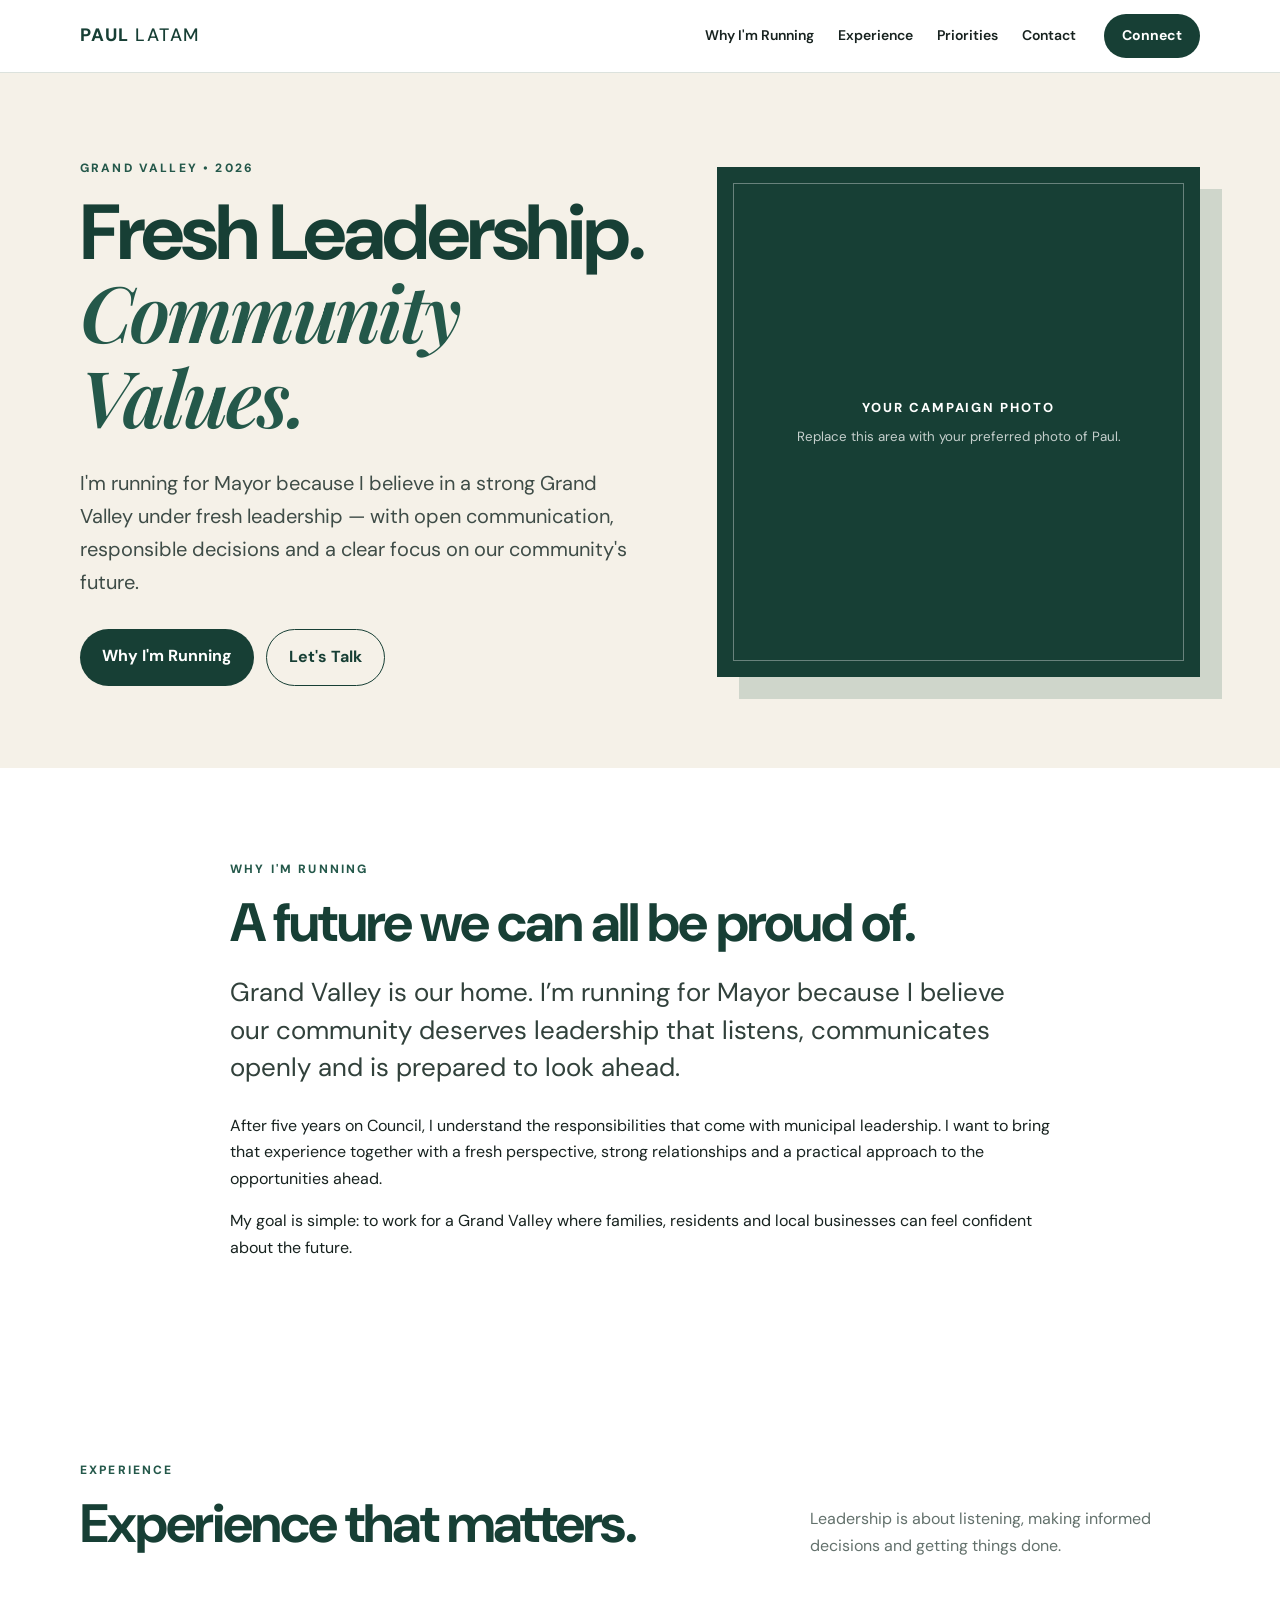
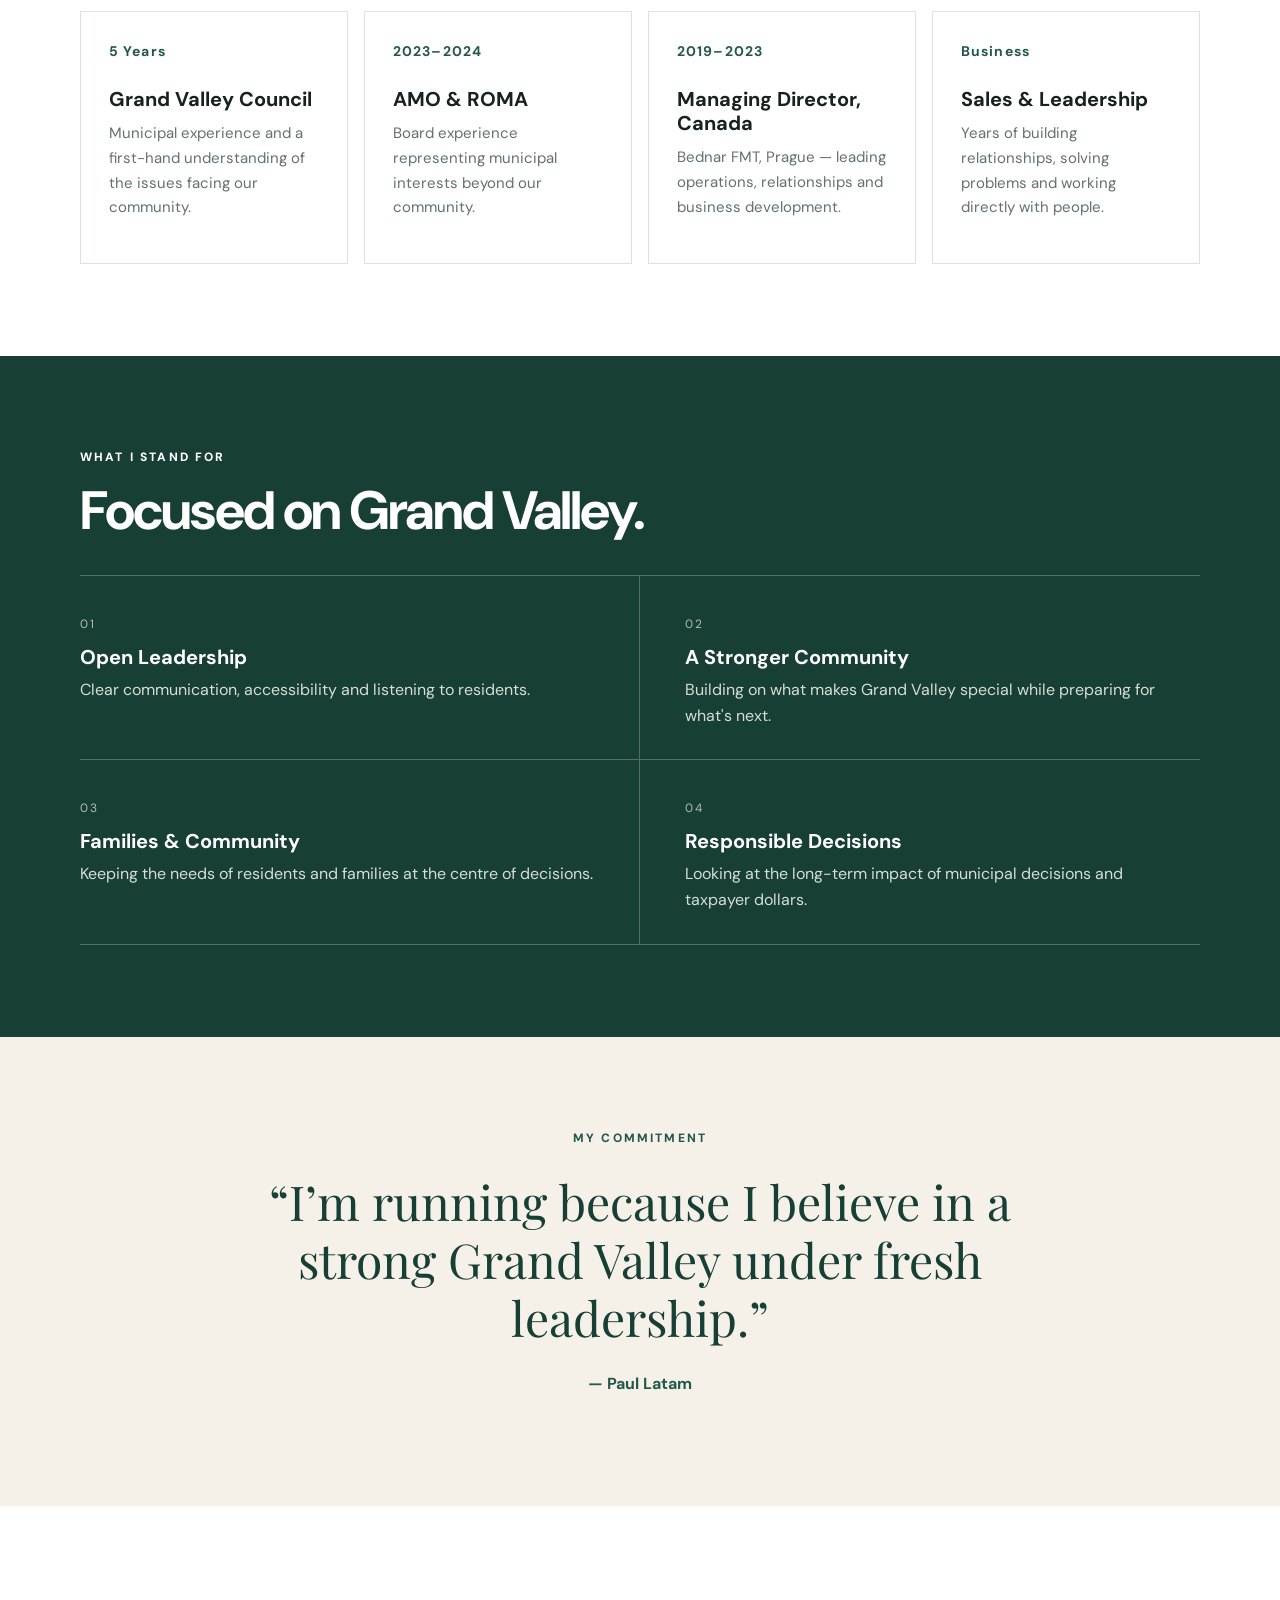
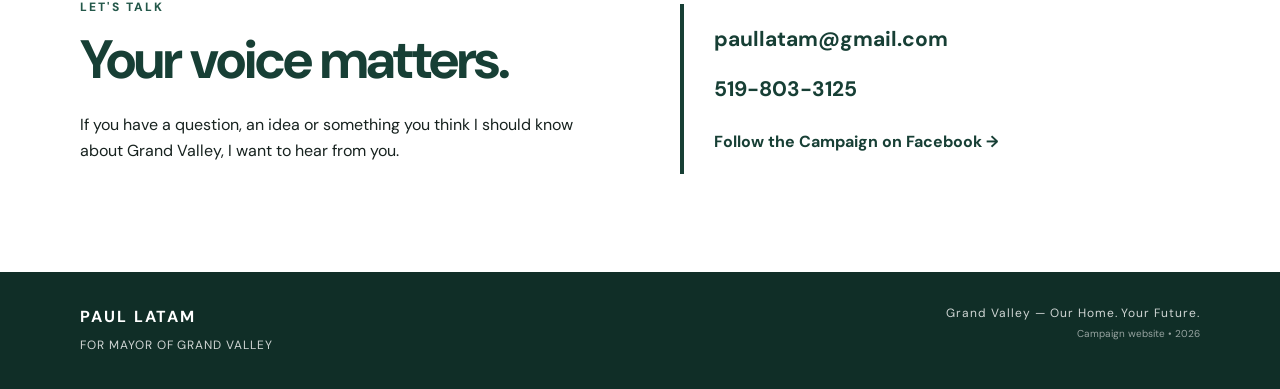
==== index.html @ bac3965d "Add files via upload" ====
<!doctype html>
<html lang="en">
<head>
  <meta charset="utf-8">
  <meta name="viewport" content="width=device-width, initial-scale=1">
  <meta name="description" content="Paul Latam for Mayor of Grand Valley. Fresh leadership. Community values.">
  <meta name="theme-color" content="#173f35">
  <title>Paul Latam | For Mayor of Grand Valley</title>
  <link rel="stylesheet" href="styles.css">
</head>
<body>
  <header class="nav">
    <div class="wrap nav-inner">
      <a class="brand" href="#top">PAUL <span>LATAM</span></a>
      <nav>
        <a href="#why">Why I'm Running</a>
        <a href="#experience">Experience</a>
        <a href="#priorities">Priorities</a>
        <a href="#contact">Contact</a>
      </nav>
      <a class="nav-cta" href="#contact">Connect</a>
    </div>
  </header>

  <main id="top">
    <section class="hero">
      <div class="wrap hero-grid">
        <div class="hero-copy">
          <p class="eyebrow">GRAND VALLEY • 2026</p>
          <h1>Fresh Leadership.<br><em>Community Values.</em></h1>
          <p class="lead">I'm running for Mayor because I believe in a strong Grand Valley under fresh leadership — with open communication, responsible decisions and a clear focus on our community's future.</p>
          <div class="buttons">
            <a class="button primary" href="#why">Why I'm Running</a>
            <a class="button secondary" href="#contact">Let's Talk</a>
          </div>
        </div>
        <div class="hero-photo">
          <div class="photo-placeholder">
            <span>YOUR CAMPAIGN PHOTO</span>
            <small>Replace this area with your preferred photo of Paul.</small>
          </div>
        </div>
      </div>
    </section>

    <section id="why" class="section light">
      <div class="wrap narrow">
        <p class="eyebrow">WHY I'M RUNNING</p>
        <h2>A future we can all be proud of.</h2>
        <p class="large">Grand Valley is our home. I’m running for Mayor because I believe our community deserves leadership that listens, communicates openly and is prepared to look ahead.</p>
        <p>After five years on Council, I understand the responsibilities that come with municipal leadership. I want to bring that experience together with a fresh perspective, strong relationships and a practical approach to the opportunities ahead.</p>
        <p>My goal is simple: to work for a Grand Valley where families, residents and local businesses can feel confident about the future.</p>
      </div>
    </section>

    <section id="experience" class="section">
      <div class="wrap">
        <div class="section-heading">
          <div>
            <p class="eyebrow">EXPERIENCE</p>
            <h2>Experience that matters.</h2>
          </div>
          <p>Leadership is about listening, making informed decisions and getting things done.</p>
        </div>
        <div class="cards">
          <article class="card"><strong>5 Years</strong><h3>Grand Valley Council</h3><p>Municipal experience and a first-hand understanding of the issues facing our community.</p></article>
          <article class="card"><strong>2023–2024</strong><h3>AMO & ROMA</h3><p>Board experience representing municipal interests beyond our community.</p></article>
          <article class="card"><strong>2019–2023</strong><h3>Managing Director, Canada</h3><p>Bednar FMT, Prague — leading operations, relationships and business development.</p></article>
          <article class="card"><strong>Business</strong><h3>Sales & Leadership</h3><p>Years of building relationships, solving problems and working directly with people.</p></article>
        </div>
      </div>
    </section>

    <section id="priorities" class="section green">
      <div class="wrap">
        <p class="eyebrow">WHAT I STAND FOR</p>
        <h2>Focused on Grand Valley.</h2>
        <div class="priority-grid">
          <div><span>01</span><h3>Open Leadership</h3><p>Clear communication, accessibility and listening to residents.</p></div>
          <div><span>02</span><h3>A Stronger Community</h3><p>Building on what makes Grand Valley special while preparing for what's next.</p></div>
          <div><span>03</span><h3>Families & Community</h3><p>Keeping the needs of residents and families at the centre of decisions.</p></div>
          <div><span>04</span><h3>Responsible Decisions</h3><p>Looking at the long-term impact of municipal decisions and taxpayer dollars.</p></div>
        </div>
      </div>
    </section>

    <section class="section quote">
      <div class="wrap narrow">
        <p class="eyebrow">MY COMMITMENT</p>
        <blockquote>“I’m running because I believe in a strong Grand Valley under fresh leadership.”</blockquote>
        <p class="signature">— Paul Latam</p>
      </div>
    </section>

    <section id="contact" class="section contact">
      <div class="wrap contact-grid">
        <div>
          <p class="eyebrow">LET'S TALK</p>
          <h2>Your voice matters.</h2>
          <p>If you have a question, an idea or something you think I should know about Grand Valley, I want to hear from you.</p>
        </div>
        <div class="contact-box">
          <a href="mailto:paullatam@gmail.com">paullatam@gmail.com</a>
          <a href="tel:+15198033125">519-803-3125</a>
          <a class="facebook" href="YOUR_FACEBOOK_PAGE_URL" target="_blank" rel="noopener">Follow the Campaign on Facebook →</a>
        </div>
      </div>
    </section>
  </main>

  <footer>
    <div class="wrap footer-inner">
      <div><strong>PAUL LATAM</strong><br><span>FOR MAYOR OF GRAND VALLEY</span></div>
      <div class="footer-right">Grand Valley — Our Home. Your Future.<br><small>Campaign website • 2026</small></div>
    </div>
  </footer>
</body>
</html>
---- styles.css ----
@import url('https://fonts.googleapis.com/css2?family=DM+Sans:wght@400;500;600;700&family=Playfair+Display:ital,wght@0,600;1,600&display=swap');

:root{
  --green:#173f35; --green2:#24584a; --cream:#f5f1e8; --ink:#17221f;
  --muted:#63716c; --line:#dce2dd; --white:#fff;
}
*{box-sizing:border-box} html{scroll-behavior:smooth}
body{margin:0;color:var(--ink);font-family:"DM Sans",Arial,sans-serif;line-height:1.65;background:#fff}
.wrap{width:min(1120px,92%);margin:auto}.narrow{max-width:820px}
.nav{position:sticky;top:0;z-index:20;background:rgba(255,255,255,.96);border-bottom:1px solid var(--line);backdrop-filter:blur(10px)}
.nav-inner{min-height:72px;display:flex;align-items:center;gap:28px}
.brand{font-weight:800;letter-spacing:.08em;color:var(--green);text-decoration:none;font-size:18px;margin-right:auto}.brand span{font-weight:500}
nav{display:flex;gap:24px}nav a{color:var(--ink);text-decoration:none;font-size:14px;font-weight:600}
.nav-cta{background:var(--green);color:#fff;padding:10px 18px;border-radius:999px;text-decoration:none;font-weight:700;font-size:14px}
.hero{background:var(--cream);padding:86px 0 82px}.hero-grid{display:grid;grid-template-columns:1.08fr .92fr;gap:70px;align-items:center}
.eyebrow{font-size:12px;font-weight:800;letter-spacing:.18em;color:var(--green2);margin:0 0 14px}
h1,h2,h3,p{margin-top:0}h1{font-size:clamp(48px,6.2vw,78px);line-height:1.02;letter-spacing:-.04em;margin-bottom:26px;color:var(--green)}
h1 em{font-family:"Playfair Display",Georgia,serif;font-weight:600;color:var(--green2)}
h2{font-size:clamp(34px,4.5vw,54px);line-height:1.08;letter-spacing:-.035em;color:var(--green);margin-bottom:22px}
h3{font-size:20px;line-height:1.2;margin-bottom:10px}.lead{font-size:20px;max-width:680px;color:#3e4c47}
.buttons{display:flex;gap:12px;flex-wrap:wrap;margin-top:30px}.button{display:inline-block;text-decoration:none;padding:14px 22px;border-radius:999px;font-weight:700}
.primary{background:var(--green);color:#fff}.secondary{border:1px solid var(--green);color:var(--green)}
.hero-photo{min-height:510px;background:var(--green);padding:16px;box-shadow:22px 22px 0 rgba(36,88,74,.18)}
.photo-placeholder{height:100%;min-height:478px;border:1px solid rgba(255,255,255,.35);display:flex;align-items:center;justify-content:center;flex-direction:column;color:#fff;text-align:center;padding:30px}
.photo-placeholder span{font-weight:800;letter-spacing:.15em;font-size:13px}.photo-placeholder small{margin-top:8px;opacity:.75}
.section{padding:92px 0}.light{background:#fff}.green{background:var(--green);color:#fff}.green .eyebrow,.green h2{color:#fff}
.large{font-size:26px;line-height:1.45;color:#31413b}.section p{max-width:820px}.section-heading{display:flex;justify-content:space-between;gap:50px;align-items:end;margin-bottom:36px}.section-heading>p{max-width:390px;color:var(--muted)}
.cards{display:grid;grid-template-columns:repeat(4,1fr);gap:16px}.card{border:1px solid var(--line);padding:28px;min-height:245px}.card strong{display:block;color:var(--green2);font-size:14px;letter-spacing:.08em;margin-bottom:24px}.card p{color:var(--muted);font-size:15px}
.priority-grid{display:grid;grid-template-columns:repeat(2,1fr);gap:0;border-top:1px solid rgba(255,255,255,.25);margin-top:35px}.priority-grid>div{padding:34px 40px 30px 0;border-bottom:1px solid rgba(255,255,255,.25)}.priority-grid>div:nth-child(odd){border-right:1px solid rgba(255,255,255,.25);padding-right:45px}.priority-grid>div:nth-child(even){padding-left:45px}.priority-grid span{font-size:12px;letter-spacing:.15em;opacity:.65}.priority-grid h3{margin:8px 0;color:#fff}.priority-grid p{opacity:.82;margin:0}
.quote{background:var(--cream);text-align:center}.quote blockquote{font-family:"Playfair Display",Georgia,serif;font-size:clamp(30px,4vw,48px);line-height:1.2;color:var(--green);margin:25px auto}.signature{font-weight:700;color:var(--green2)}
.contact{background:#fff}.contact-grid{display:grid;grid-template-columns:1fr 1fr;gap:80px;align-items:center}.contact-box{border-left:4px solid var(--green);padding:18px 0 18px 30px;display:flex;flex-direction:column;gap:15px}.contact-box a{color:var(--green);font-size:21px;font-weight:700;text-decoration:none}.contact-box .facebook{font-size:16px;margin-top:8px}
footer{background:#102e27;color:#fff;padding:32px 0}.footer-inner{display:flex;justify-content:space-between;gap:30px}.footer-inner strong{letter-spacing:.12em}.footer-inner span,.footer-right{font-size:12px;letter-spacing:.08em;opacity:.8}.footer-right{text-align:right}.footer-right small{letter-spacing:0;opacity:.7}
@media(max-width:800px){
 nav{display:none}.hero{padding:58px 0}.hero-grid{grid-template-columns:1fr;gap:40px}.hero-photo{min-height:360px}.photo-placeholder{min-height:328px}
 .section{padding:68px 0}.cards{grid-template-columns:1fr 1fr}.section-heading,.contact-grid{grid-template-columns:1fr;display:grid;gap:18px}.priority-grid{grid-template-columns:1fr}.priority-grid>div:nth-child(odd){border-right:0;padding-right:0}.priority-grid>div:nth-child(even){padding-left:0}.footer-inner{flex-direction:column}.footer-right{text-align:left}
}
@media(max-width:520px){.cards{grid-template-columns:1fr}.nav-inner{min-height:64px}.nav-cta{padding:9px 14px}.hero-photo{min-height:300px}.photo-placeholder{min-height:268px}h1{font-size:47px}.lead{font-size:18px}}
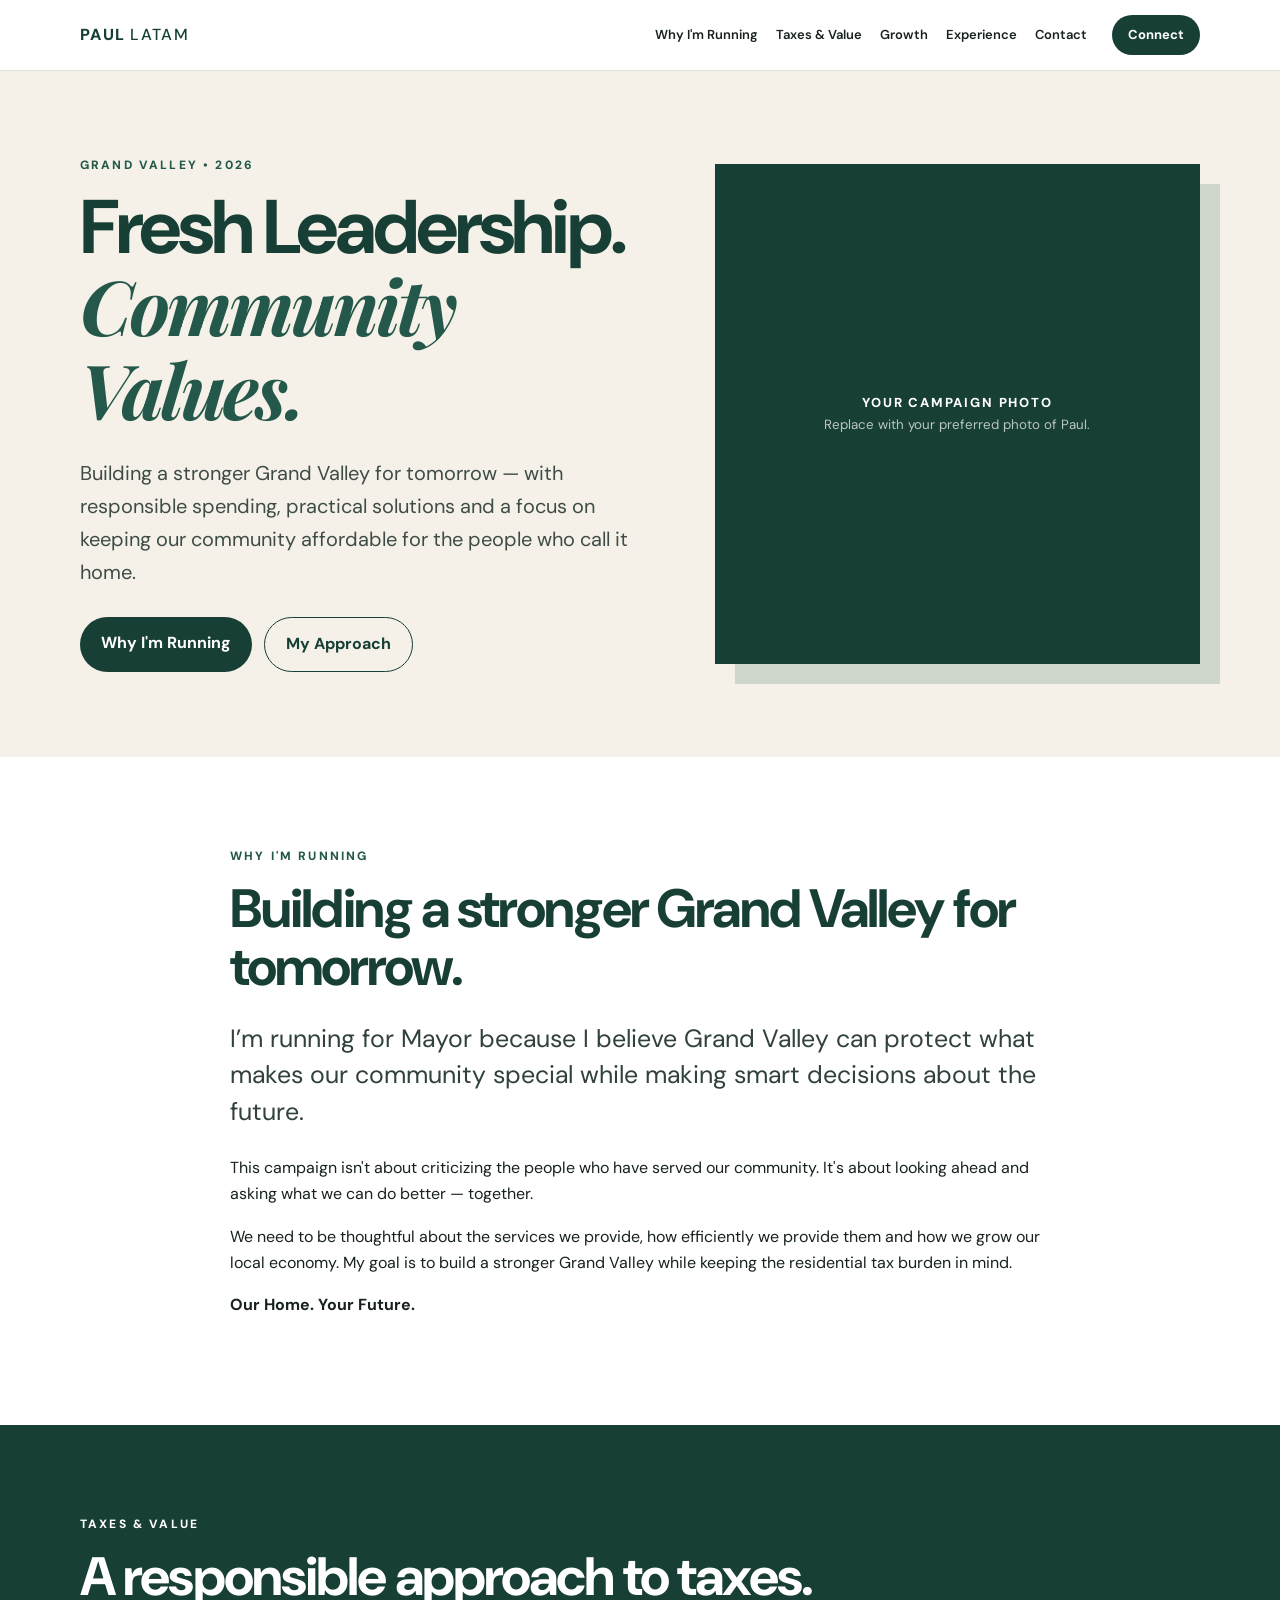
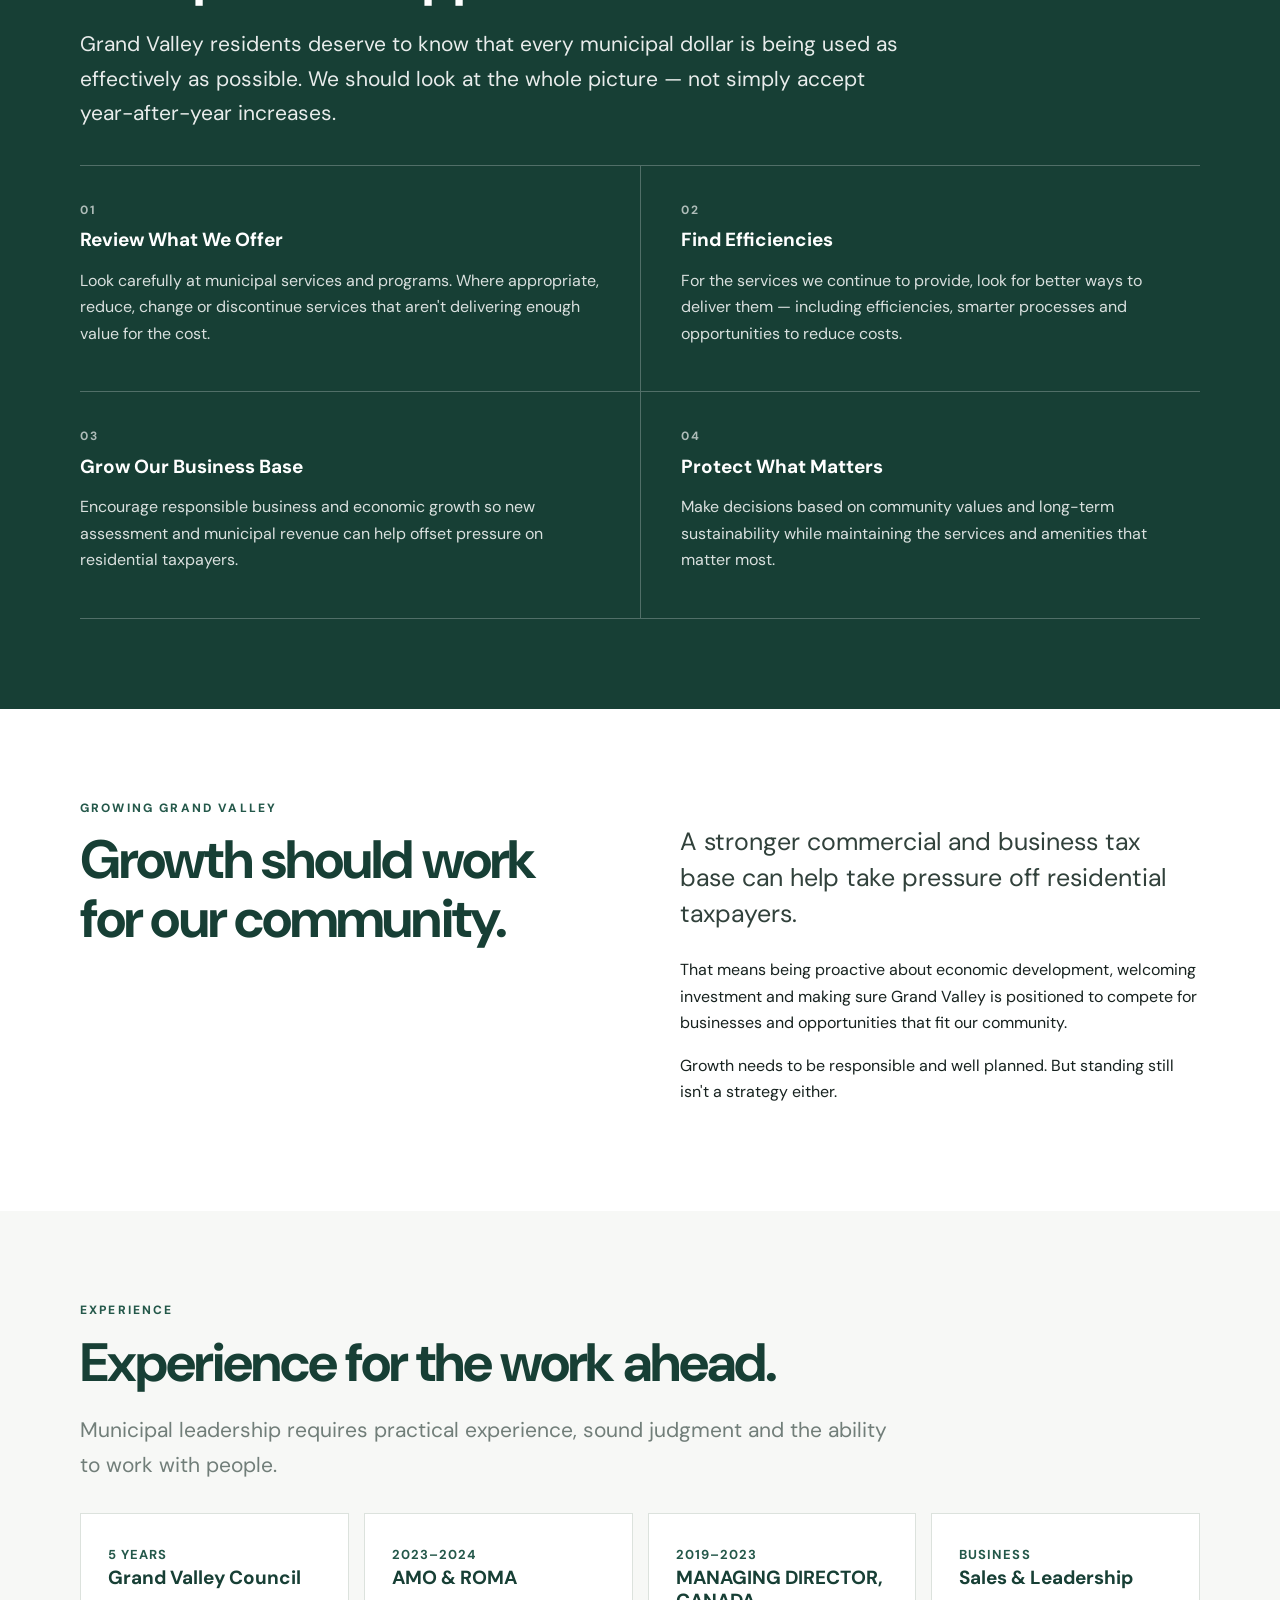
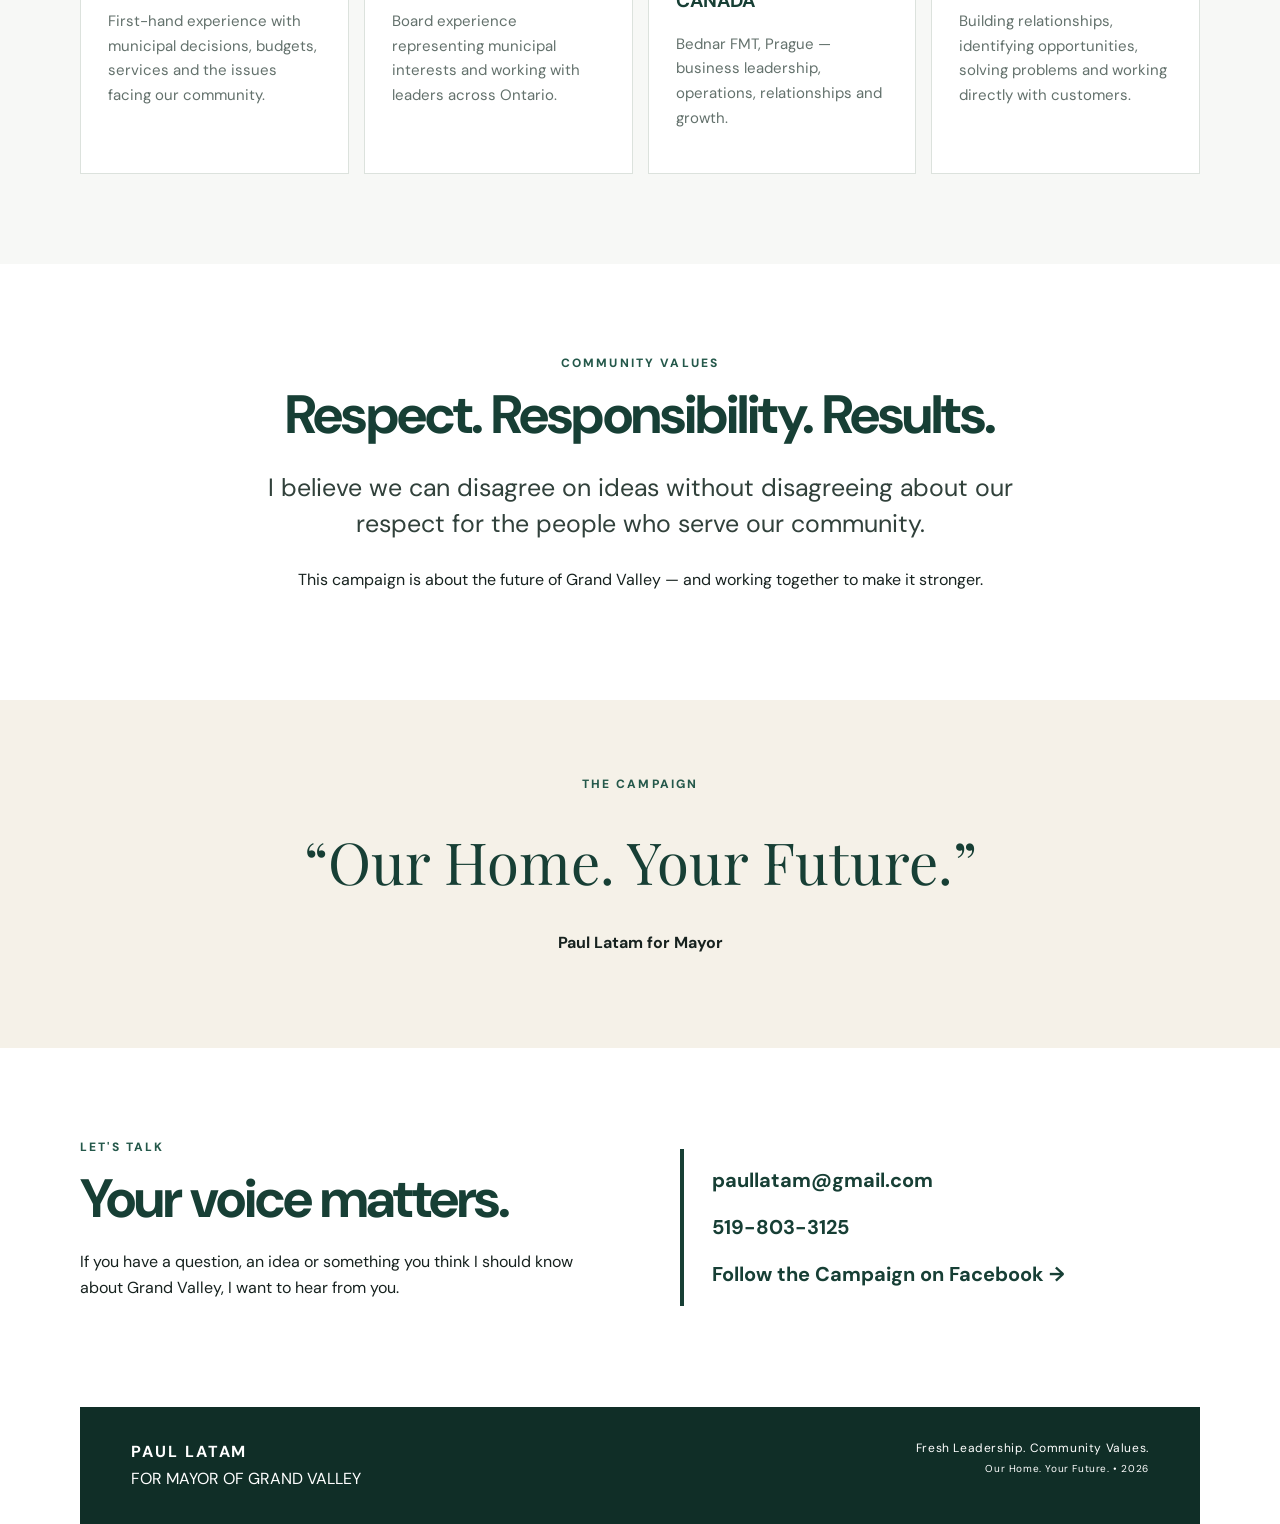
==== commit 07c2664a: "Add files via upload" ====
--- a/index.html
+++ b/index.html
@@ -1,118 +1,74 @@
 <!doctype html>
 <html lang="en">
 <head>
-  <meta charset="utf-8">
-  <meta name="viewport" content="width=device-width, initial-scale=1">
-  <meta name="description" content="Paul Latam for Mayor of Grand Valley. Fresh leadership. Community values.">
-  <meta name="theme-color" content="#173f35">
-  <title>Paul Latam | For Mayor of Grand Valley</title>
-  <link rel="stylesheet" href="styles.css">
+<meta charset="utf-8"><meta name="viewport" content="width=device-width,initial-scale=1">
+<meta name="description" content="Paul Latam for Mayor of Grand Valley. Fresh Leadership. Community Values. Building a stronger Grand Valley for tomorrow.">
+<title>Paul Latam | For Mayor of Grand Valley</title>
+<link rel="stylesheet" href="styles.css">
 </head>
 <body>
-  <header class="nav">
-    <div class="wrap nav-inner">
-      <a class="brand" href="#top">PAUL <span>LATAM</span></a>
-      <nav>
-        <a href="#why">Why I'm Running</a>
-        <a href="#experience">Experience</a>
-        <a href="#priorities">Priorities</a>
-        <a href="#contact">Contact</a>
-      </nav>
-      <a class="nav-cta" href="#contact">Connect</a>
-    </div>
-  </header>
+<header class="nav"><div class="wrap navin">
+<a class="brand" href="#top">PAUL <span>LATAM</span></a>
+<nav><a href="#why">Why I'm Running</a><a href="#taxes">Taxes & Value</a><a href="#growth">Growth</a><a href="#experience">Experience</a><a href="#contact">Contact</a></nav>
+<a class="cta small" href="#contact">Connect</a>
+</div></header>
 
-  <main id="top">
-    <section class="hero">
-      <div class="wrap hero-grid">
-        <div class="hero-copy">
-          <p class="eyebrow">GRAND VALLEY • 2026</p>
-          <h1>Fresh Leadership.<br><em>Community Values.</em></h1>
-          <p class="lead">I'm running for Mayor because I believe in a strong Grand Valley under fresh leadership — with open communication, responsible decisions and a clear focus on our community's future.</p>
-          <div class="buttons">
-            <a class="button primary" href="#why">Why I'm Running</a>
-            <a class="button secondary" href="#contact">Let's Talk</a>
-          </div>
-        </div>
-        <div class="hero-photo">
-          <div class="photo-placeholder">
-            <span>YOUR CAMPAIGN PHOTO</span>
-            <small>Replace this area with your preferred photo of Paul.</small>
-          </div>
-        </div>
-      </div>
-    </section>
+<main id="top">
+<section class="hero"><div class="wrap hero-grid">
+<div><p class="eyebrow">GRAND VALLEY • 2026</p>
+<h1>Fresh Leadership.<br><em>Community Values.</em></h1>
+<p class="lead">Building a stronger Grand Valley for tomorrow — with responsible spending, practical solutions and a focus on keeping our community affordable for the people who call it home.</p>
+<div class="buttons"><a class="cta" href="#why">Why I'm Running</a><a class="outline" href="#taxes">My Approach</a></div></div>
+<div class="photo"><span>YOUR CAMPAIGN PHOTO</span><small>Replace with your preferred photo of Paul.</small></div>
+</div></section>
 
-    <section id="why" class="section light">
-      <div class="wrap narrow">
-        <p class="eyebrow">WHY I'M RUNNING</p>
-        <h2>A future we can all be proud of.</h2>
-        <p class="large">Grand Valley is our home. I’m running for Mayor because I believe our community deserves leadership that listens, communicates openly and is prepared to look ahead.</p>
-        <p>After five years on Council, I understand the responsibilities that come with municipal leadership. I want to bring that experience together with a fresh perspective, strong relationships and a practical approach to the opportunities ahead.</p>
-        <p>My goal is simple: to work for a Grand Valley where families, residents and local businesses can feel confident about the future.</p>
-      </div>
-    </section>
+<section id="why" class="section"><div class="wrap narrow">
+<p class="eyebrow">WHY I'M RUNNING</p><h2>Building a stronger Grand Valley for tomorrow.</h2>
+<p class="large">I’m running for Mayor because I believe Grand Valley can protect what makes our community special while making smart decisions about the future.</p>
+<p>This campaign isn't about criticizing the people who have served our community. It's about looking ahead and asking what we can do better — together.</p>
+<p>We need to be thoughtful about the services we provide, how efficiently we provide them and how we grow our local economy. My goal is to build a stronger Grand Valley while keeping the residential tax burden in mind.</p>
+<p><strong>Our Home. Your Future.</strong></p>
+</div></section>
 
-    <section id="experience" class="section">
-      <div class="wrap">
-        <div class="section-heading">
-          <div>
-            <p class="eyebrow">EXPERIENCE</p>
-            <h2>Experience that matters.</h2>
-          </div>
-          <p>Leadership is about listening, making informed decisions and getting things done.</p>
-        </div>
-        <div class="cards">
-          <article class="card"><strong>5 Years</strong><h3>Grand Valley Council</h3><p>Municipal experience and a first-hand understanding of the issues facing our community.</p></article>
-          <article class="card"><strong>2023–2024</strong><h3>AMO & ROMA</h3><p>Board experience representing municipal interests beyond our community.</p></article>
-          <article class="card"><strong>2019–2023</strong><h3>Managing Director, Canada</h3><p>Bednar FMT, Prague — leading operations, relationships and business development.</p></article>
-          <article class="card"><strong>Business</strong><h3>Sales & Leadership</h3><p>Years of building relationships, solving problems and working directly with people.</p></article>
-        </div>
-      </div>
-    </section>
+<section id="taxes" class="section green"><div class="wrap">
+<p class="eyebrow">TAXES & VALUE</p><h2>A responsible approach to taxes.</h2>
+<p class="intro">Grand Valley residents deserve to know that every municipal dollar is being used as effectively as possible. We should look at the whole picture — not simply accept year-after-year increases.</p>
+<div class="grid4">
+<article><b>01</b><h3>Review What We Offer</h3><p>Look carefully at municipal services and programs. Where appropriate, reduce, change or discontinue services that aren't delivering enough value for the cost.</p></article>
+<article><b>02</b><h3>Find Efficiencies</h3><p>For the services we continue to provide, look for better ways to deliver them — including efficiencies, smarter processes and opportunities to reduce costs.</p></article>
+<article><b>03</b><h3>Grow Our Business Base</h3><p>Encourage responsible business and economic growth so new assessment and municipal revenue can help offset pressure on residential taxpayers.</p></article>
+<article><b>04</b><h3>Protect What Matters</h3><p>Make decisions based on community values and long-term sustainability while maintaining the services and amenities that matter most.</p></article>
+</div></div></section>
 
-    <section id="priorities" class="section green">
-      <div class="wrap">
-        <p class="eyebrow">WHAT I STAND FOR</p>
-        <h2>Focused on Grand Valley.</h2>
-        <div class="priority-grid">
-          <div><span>01</span><h3>Open Leadership</h3><p>Clear communication, accessibility and listening to residents.</p></div>
-          <div><span>02</span><h3>A Stronger Community</h3><p>Building on what makes Grand Valley special while preparing for what's next.</p></div>
-          <div><span>03</span><h3>Families & Community</h3><p>Keeping the needs of residents and families at the centre of decisions.</p></div>
-          <div><span>04</span><h3>Responsible Decisions</h3><p>Looking at the long-term impact of municipal decisions and taxpayer dollars.</p></div>
-        </div>
-      </div>
-    </section>
+<section id="growth" class="section"><div class="wrap two">
+<div><p class="eyebrow">GROWING GRAND VALLEY</p><h2>Growth should work for our community.</h2></div>
+<div><p class="large">A stronger commercial and business tax base can help take pressure off residential taxpayers.</p>
+<p>That means being proactive about economic development, welcoming investment and making sure Grand Valley is positioned to compete for businesses and opportunities that fit our community.</p>
+<p>Growth needs to be responsible and well planned. But standing still isn't a strategy either.</p></div>
+</div></section>
 
-    <section class="section quote">
-      <div class="wrap narrow">
-        <p class="eyebrow">MY COMMITMENT</p>
-        <blockquote>“I’m running because I believe in a strong Grand Valley under fresh leadership.”</blockquote>
-        <p class="signature">— Paul Latam</p>
-      </div>
-    </section>
+<section id="experience" class="section gray"><div class="wrap">
+<p class="eyebrow">EXPERIENCE</p><h2>Experience for the work ahead.</h2>
+<p class="intro dark">Municipal leadership requires practical experience, sound judgment and the ability to work with people.</p>
+<div class="cards">
+<article><b>5 YEARS</b><h3>Grand Valley Council</h3><p>First-hand experience with municipal decisions, budgets, services and the issues facing our community.</p></article>
+<article><b>2023–2024</b><h3>AMO & ROMA</h3><p>Board experience representing municipal interests and working with leaders across Ontario.</p></article>
+<article><b>2019–2023</b><h3>MANAGING DIRECTOR, CANADA</h3><p>Bednar FMT, Prague — business leadership, operations, relationships and growth.</p></article>
+<article><b>BUSINESS</b><h3>Sales & Leadership</h3><p>Building relationships, identifying opportunities, solving problems and working directly with customers.</p></article>
+</div></div></section>
 
-    <section id="contact" class="section contact">
-      <div class="wrap contact-grid">
-        <div>
-          <p class="eyebrow">LET'S TALK</p>
-          <h2>Your voice matters.</h2>
-          <p>If you have a question, an idea or something you think I should know about Grand Valley, I want to hear from you.</p>
-        </div>
-        <div class="contact-box">
-          <a href="mailto:paullatam@gmail.com">paullatam@gmail.com</a>
-          <a href="tel:+15198033125">519-803-3125</a>
-          <a class="facebook" href="YOUR_FACEBOOK_PAGE_URL" target="_blank" rel="noopener">Follow the Campaign on Facebook →</a>
-        </div>
-      </div>
-    </section>
-  </main>
+<section class="section values"><div class="wrap narrow center">
+<p class="eyebrow">COMMUNITY VALUES</p><h2>Respect. Responsibility. Results.</h2>
+<p class="large">I believe we can disagree on ideas without disagreeing about our respect for the people who serve our community.</p>
+<p>This campaign is about the future of Grand Valley — and working together to make it stronger.</p>
+</div></section>
 
-  <footer>
-    <div class="wrap footer-inner">
-      <div><strong>PAUL LATAM</strong><br><span>FOR MAYOR OF GRAND VALLEY</span></div>
-      <div class="footer-right">Grand Valley — Our Home. Your Future.<br><small>Campaign website • 2026</small></div>
-    </div>
-  </footer>
-</body>
-</html>
+<section class="quote"><div class="wrap narrow"><p class="eyebrow">THE CAMPAIGN</p><blockquote>“Our Home. Your Future.”</blockquote><p><strong>Paul Latam for Mayor</strong></p></div></section>
+
+<section id="contact" class="section"><div class="wrap contact">
+<div><p class="eyebrow">LET'S TALK</p><h2>Your voice matters.</h2><p>If you have a question, an idea or something you think I should know about Grand Valley, I want to hear from you.</p></div>
+<div class="contactbox"><a href="mailto:paullatam@gmail.com">paullatam@gmail.com</a><a href="tel:+15198033125">519-803-3125</a><a href="YOUR_FACEBOOK_PAGE_URL" target="_blank">Follow the Campaign on Facebook →</a></div>
+</div></section>
+</main>
+<footer><div class="wrap foot"><div><strong>PAUL LATAM</strong><br>FOR MAYOR OF GRAND VALLEY</div><div>Fresh Leadership. Community Values.<br><small>Our Home. Your Future. • 2026</small></div></div></footer>
+</body></html>
--- a/styles.css
+++ b/styles.css
@@ -1,37 +1,7 @@
 @import url('https://fonts.googleapis.com/css2?family=DM+Sans:wght@400;500;600;700&family=Playfair+Display:ital,wght@0,600;1,600&display=swap');
-
-:root{
-  --green:#173f35; --green2:#24584a; --cream:#f5f1e8; --ink:#17221f;
-  --muted:#63716c; --line:#dce2dd; --white:#fff;
-}
-*{box-sizing:border-box} html{scroll-behavior:smooth}
-body{margin:0;color:var(--ink);font-family:"DM Sans",Arial,sans-serif;line-height:1.65;background:#fff}
-.wrap{width:min(1120px,92%);margin:auto}.narrow{max-width:820px}
-.nav{position:sticky;top:0;z-index:20;background:rgba(255,255,255,.96);border-bottom:1px solid var(--line);backdrop-filter:blur(10px)}
-.nav-inner{min-height:72px;display:flex;align-items:center;gap:28px}
-.brand{font-weight:800;letter-spacing:.08em;color:var(--green);text-decoration:none;font-size:18px;margin-right:auto}.brand span{font-weight:500}
-nav{display:flex;gap:24px}nav a{color:var(--ink);text-decoration:none;font-size:14px;font-weight:600}
-.nav-cta{background:var(--green);color:#fff;padding:10px 18px;border-radius:999px;text-decoration:none;font-weight:700;font-size:14px}
-.hero{background:var(--cream);padding:86px 0 82px}.hero-grid{display:grid;grid-template-columns:1.08fr .92fr;gap:70px;align-items:center}
-.eyebrow{font-size:12px;font-weight:800;letter-spacing:.18em;color:var(--green2);margin:0 0 14px}
-h1,h2,h3,p{margin-top:0}h1{font-size:clamp(48px,6.2vw,78px);line-height:1.02;letter-spacing:-.04em;margin-bottom:26px;color:var(--green)}
-h1 em{font-family:"Playfair Display",Georgia,serif;font-weight:600;color:var(--green2)}
-h2{font-size:clamp(34px,4.5vw,54px);line-height:1.08;letter-spacing:-.035em;color:var(--green);margin-bottom:22px}
-h3{font-size:20px;line-height:1.2;margin-bottom:10px}.lead{font-size:20px;max-width:680px;color:#3e4c47}
-.buttons{display:flex;gap:12px;flex-wrap:wrap;margin-top:30px}.button{display:inline-block;text-decoration:none;padding:14px 22px;border-radius:999px;font-weight:700}
-.primary{background:var(--green);color:#fff}.secondary{border:1px solid var(--green);color:var(--green)}
-.hero-photo{min-height:510px;background:var(--green);padding:16px;box-shadow:22px 22px 0 rgba(36,88,74,.18)}
-.photo-placeholder{height:100%;min-height:478px;border:1px solid rgba(255,255,255,.35);display:flex;align-items:center;justify-content:center;flex-direction:column;color:#fff;text-align:center;padding:30px}
-.photo-placeholder span{font-weight:800;letter-spacing:.15em;font-size:13px}.photo-placeholder small{margin-top:8px;opacity:.75}
-.section{padding:92px 0}.light{background:#fff}.green{background:var(--green);color:#fff}.green .eyebrow,.green h2{color:#fff}
-.large{font-size:26px;line-height:1.45;color:#31413b}.section p{max-width:820px}.section-heading{display:flex;justify-content:space-between;gap:50px;align-items:end;margin-bottom:36px}.section-heading>p{max-width:390px;color:var(--muted)}
-.cards{display:grid;grid-template-columns:repeat(4,1fr);gap:16px}.card{border:1px solid var(--line);padding:28px;min-height:245px}.card strong{display:block;color:var(--green2);font-size:14px;letter-spacing:.08em;margin-bottom:24px}.card p{color:var(--muted);font-size:15px}
-.priority-grid{display:grid;grid-template-columns:repeat(2,1fr);gap:0;border-top:1px solid rgba(255,255,255,.25);margin-top:35px}.priority-grid>div{padding:34px 40px 30px 0;border-bottom:1px solid rgba(255,255,255,.25)}.priority-grid>div:nth-child(odd){border-right:1px solid rgba(255,255,255,.25);padding-right:45px}.priority-grid>div:nth-child(even){padding-left:45px}.priority-grid span{font-size:12px;letter-spacing:.15em;opacity:.65}.priority-grid h3{margin:8px 0;color:#fff}.priority-grid p{opacity:.82;margin:0}
-.quote{background:var(--cream);text-align:center}.quote blockquote{font-family:"Playfair Display",Georgia,serif;font-size:clamp(30px,4vw,48px);line-height:1.2;color:var(--green);margin:25px auto}.signature{font-weight:700;color:var(--green2)}
-.contact{background:#fff}.contact-grid{display:grid;grid-template-columns:1fr 1fr;gap:80px;align-items:center}.contact-box{border-left:4px solid var(--green);padding:18px 0 18px 30px;display:flex;flex-direction:column;gap:15px}.contact-box a{color:var(--green);font-size:21px;font-weight:700;text-decoration:none}.contact-box .facebook{font-size:16px;margin-top:8px}
-footer{background:#102e27;color:#fff;padding:32px 0}.footer-inner{display:flex;justify-content:space-between;gap:30px}.footer-inner strong{letter-spacing:.12em}.footer-inner span,.footer-right{font-size:12px;letter-spacing:.08em;opacity:.8}.footer-right{text-align:right}.footer-right small{letter-spacing:0;opacity:.7}
-@media(max-width:800px){
- nav{display:none}.hero{padding:58px 0}.hero-grid{grid-template-columns:1fr;gap:40px}.hero-photo{min-height:360px}.photo-placeholder{min-height:328px}
- .section{padding:68px 0}.cards{grid-template-columns:1fr 1fr}.section-heading,.contact-grid{grid-template-columns:1fr;display:grid;gap:18px}.priority-grid{grid-template-columns:1fr}.priority-grid>div:nth-child(odd){border-right:0;padding-right:0}.priority-grid>div:nth-child(even){padding-left:0}.footer-inner{flex-direction:column}.footer-right{text-align:left}
-}
-@media(max-width:520px){.cards{grid-template-columns:1fr}.nav-inner{min-height:64px}.nav-cta{padding:9px 14px}.hero-photo{min-height:300px}.photo-placeholder{min-height:268px}h1{font-size:47px}.lead{font-size:18px}}
+:root{--g:#173f35;--g2:#24584a;--cream:#f5f1e8;--ink:#17221f;--muted:#63716c;--line:#dce2dd;--gray:#f7f8f6}
+*{box-sizing:border-box}html{scroll-behavior:smooth}body{margin:0;color:var(--ink);font-family:"DM Sans",Arial,sans-serif;line-height:1.65}.wrap{width:min(1120px,92%);margin:auto}.narrow{max-width:820px}.nav{position:sticky;top:0;z-index:5;background:#fff;border-bottom:1px solid var(--line)}.navin{min-height:70px;display:flex;align-items:center;gap:25px}.brand{font-weight:800;letter-spacing:.08em;color:var(--g);text-decoration:none;margin-right:auto}.brand span{font-weight:500}nav{display:flex;gap:18px}nav a{color:var(--ink);text-decoration:none;font-size:13px;font-weight:600}.cta,.outline{display:inline-block;padding:13px 21px;border-radius:999px;text-decoration:none;font-weight:700}.cta{background:var(--g);color:#fff}.cta.small{padding:9px 16px;font-size:13px}.outline{border:1px solid var(--g);color:var(--g)}
+.hero{background:var(--cream);padding:85px 0}.hero-grid{display:grid;grid-template-columns:1.08fr .92fr;gap:65px;align-items:center}.eyebrow{font-size:12px;font-weight:800;letter-spacing:.18em;color:var(--g2);margin:0 0 13px}h1,h2,h3{margin-top:0;color:var(--g)}h1{font-size:clamp(48px,6vw,76px);line-height:1.02;letter-spacing:-.04em;margin-bottom:24px}h1 em{font-family:"Playfair Display",Georgia,serif;color:var(--g2)}h2{font-size:clamp(34px,4.3vw,54px);line-height:1.08;letter-spacing:-.035em;margin-bottom:20px}h3{font-size:19px;line-height:1.2}.lead{font-size:20px;color:#3e4c47}.buttons{display:flex;gap:12px;margin-top:28px;flex-wrap:wrap}.photo{min-height:500px;background:var(--g);color:#fff;display:flex;align-items:center;justify-content:center;flex-direction:column;text-align:center;padding:30px;box-shadow:20px 20px 0 rgba(36,88,74,.18)}.photo span{font-weight:800;letter-spacing:.14em;font-size:13px}.photo small{opacity:.7}
+.section{padding:90px 0}.large{font-size:25px;line-height:1.45;color:#31413b}.green{background:var(--g);color:#fff}.green h2,.green .eyebrow{color:#fff}.intro{font-size:21px;max-width:820px;opacity:.9}.grid4{display:grid;grid-template-columns:1fr 1fr;border-top:1px solid #ffffff40;margin-top:34px}.grid4 article{padding:30px 40px 28px 0;border-bottom:1px solid #ffffff40}.grid4 article:nth-child(even){padding-left:40px;border-left:1px solid #ffffff40}.grid4 b{font-size:12px;letter-spacing:.15em;opacity:.65}.grid4 h3{color:#fff;margin:7px 0}.grid4 p{opacity:.84}.two{display:grid;grid-template-columns:1fr 1fr;gap:80px}.gray{background:var(--gray)}.dark{color:var(--muted)}.cards{display:grid;grid-template-columns:repeat(4,1fr);gap:15px;margin-top:30px}.cards article{background:#fff;border:1px solid var(--line);padding:27px;min-height:235px}.cards b{color:var(--g2);font-size:13px;letter-spacing:.08em}.cards p{color:var(--muted);font-size:15px}.values{text-align:center}.center{margin:auto}.quote{background:var(--cream);padding:75px 0;text-align:center}.quote blockquote{font-family:"Playfair Display",Georgia,serif;color:var(--g);font-size:clamp(38px,5vw,58px);margin:20px 0}.contact{display:grid;grid-template-columns:1fr 1fr;gap:80px;align-items:center}.contactbox{border-left:4px solid var(--g);padding:15px 0 15px 28px;display:flex;flex-direction:column;gap:14px}.contactbox a{color:var(--g);font-size:20px;font-weight:700;text-decoration:none}.foot{display:flex;justify-content:space-between;gap:30px}.foot{background:#102e27;color:#fff;padding:32px 4%}.foot div:last-child{text-align:right;font-size:12px;letter-spacing:.05em}.foot strong{letter-spacing:.12em}
+@media(max-width:900px){nav{display:none}.hero{padding:60px 0}.hero-grid,.two,.contact{grid-template-columns:1fr}.cards{grid-template-columns:1fr 1fr}.grid4{grid-template-columns:1fr}.grid4 article:nth-child(even){padding-left:0;border-left:0}.section{padding:65px 0}.foot{flex-direction:column}.foot div:last-child{text-align:left}}
+@media(max-width:520px){.cards{grid-template-columns:1fr}.photo{min-height:330px}h1{font-size:47px}.lead{font-size:18px}.large{font-size:22px}}
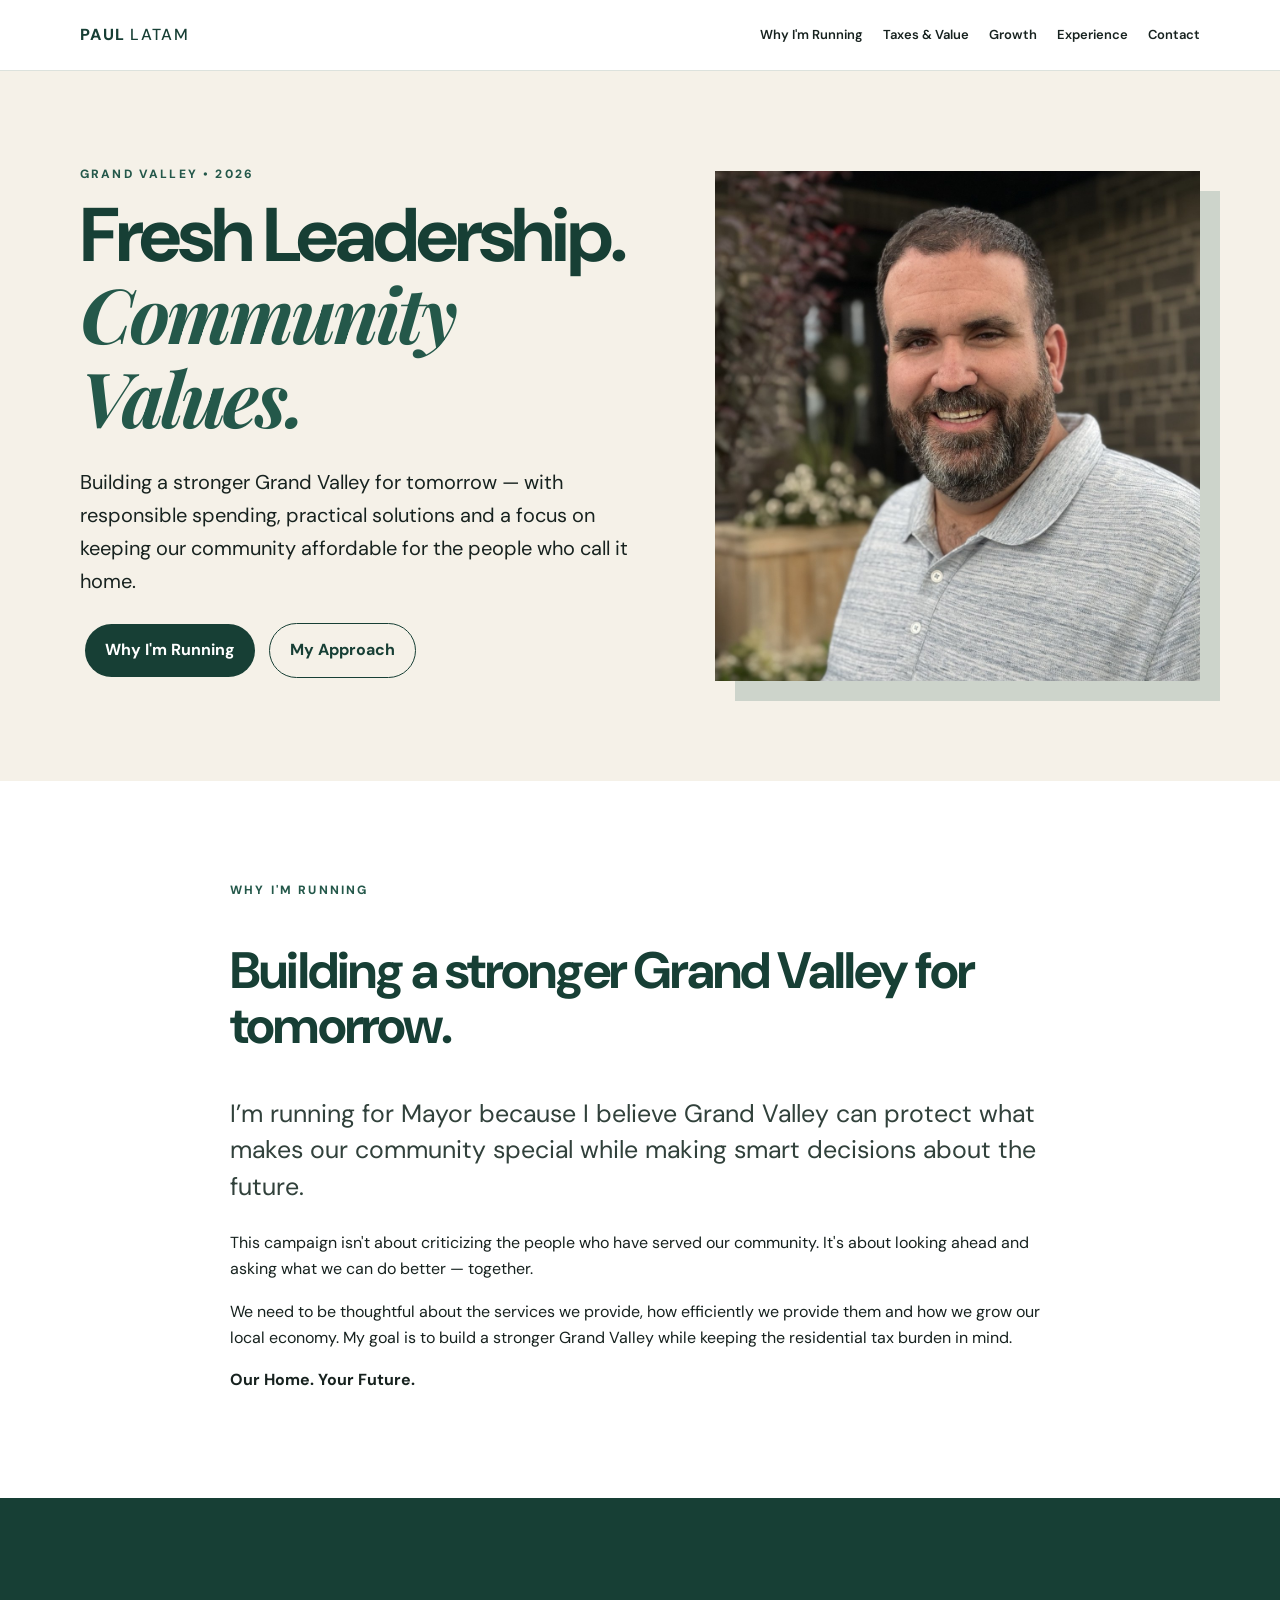
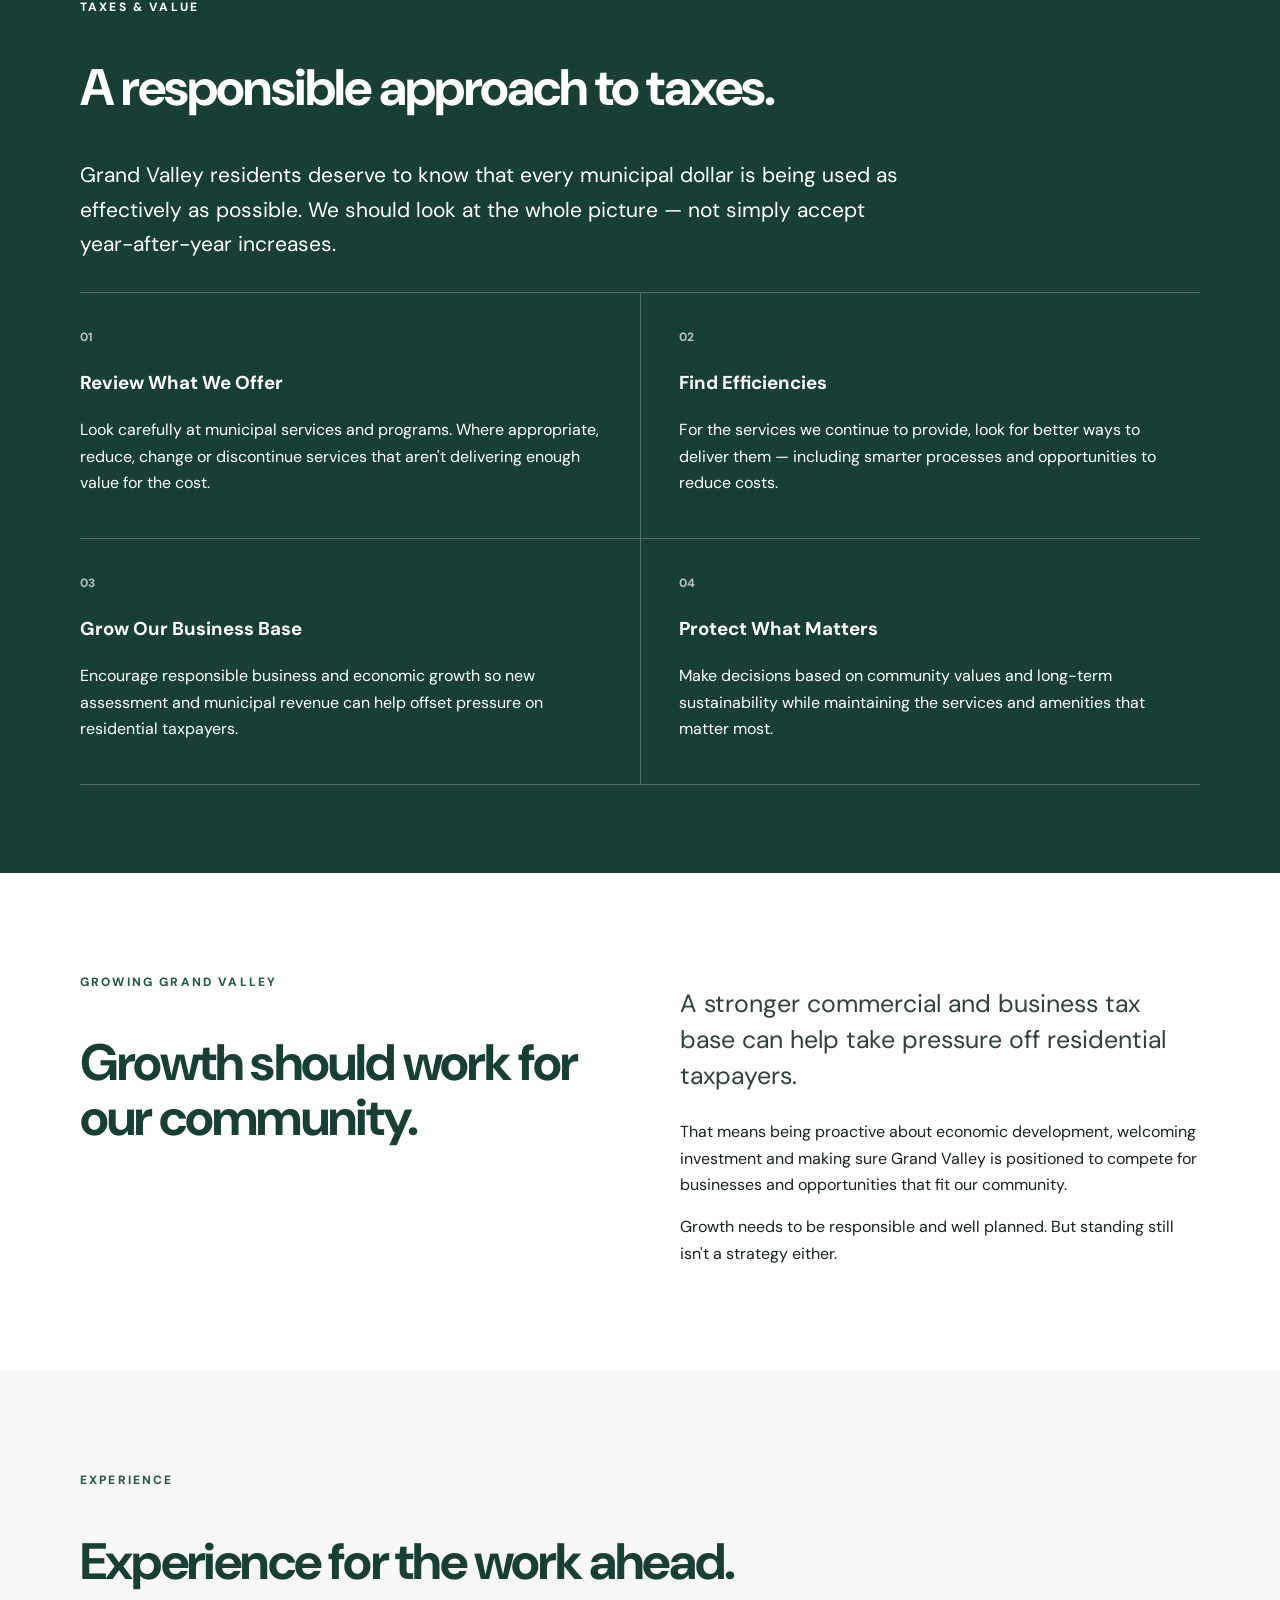
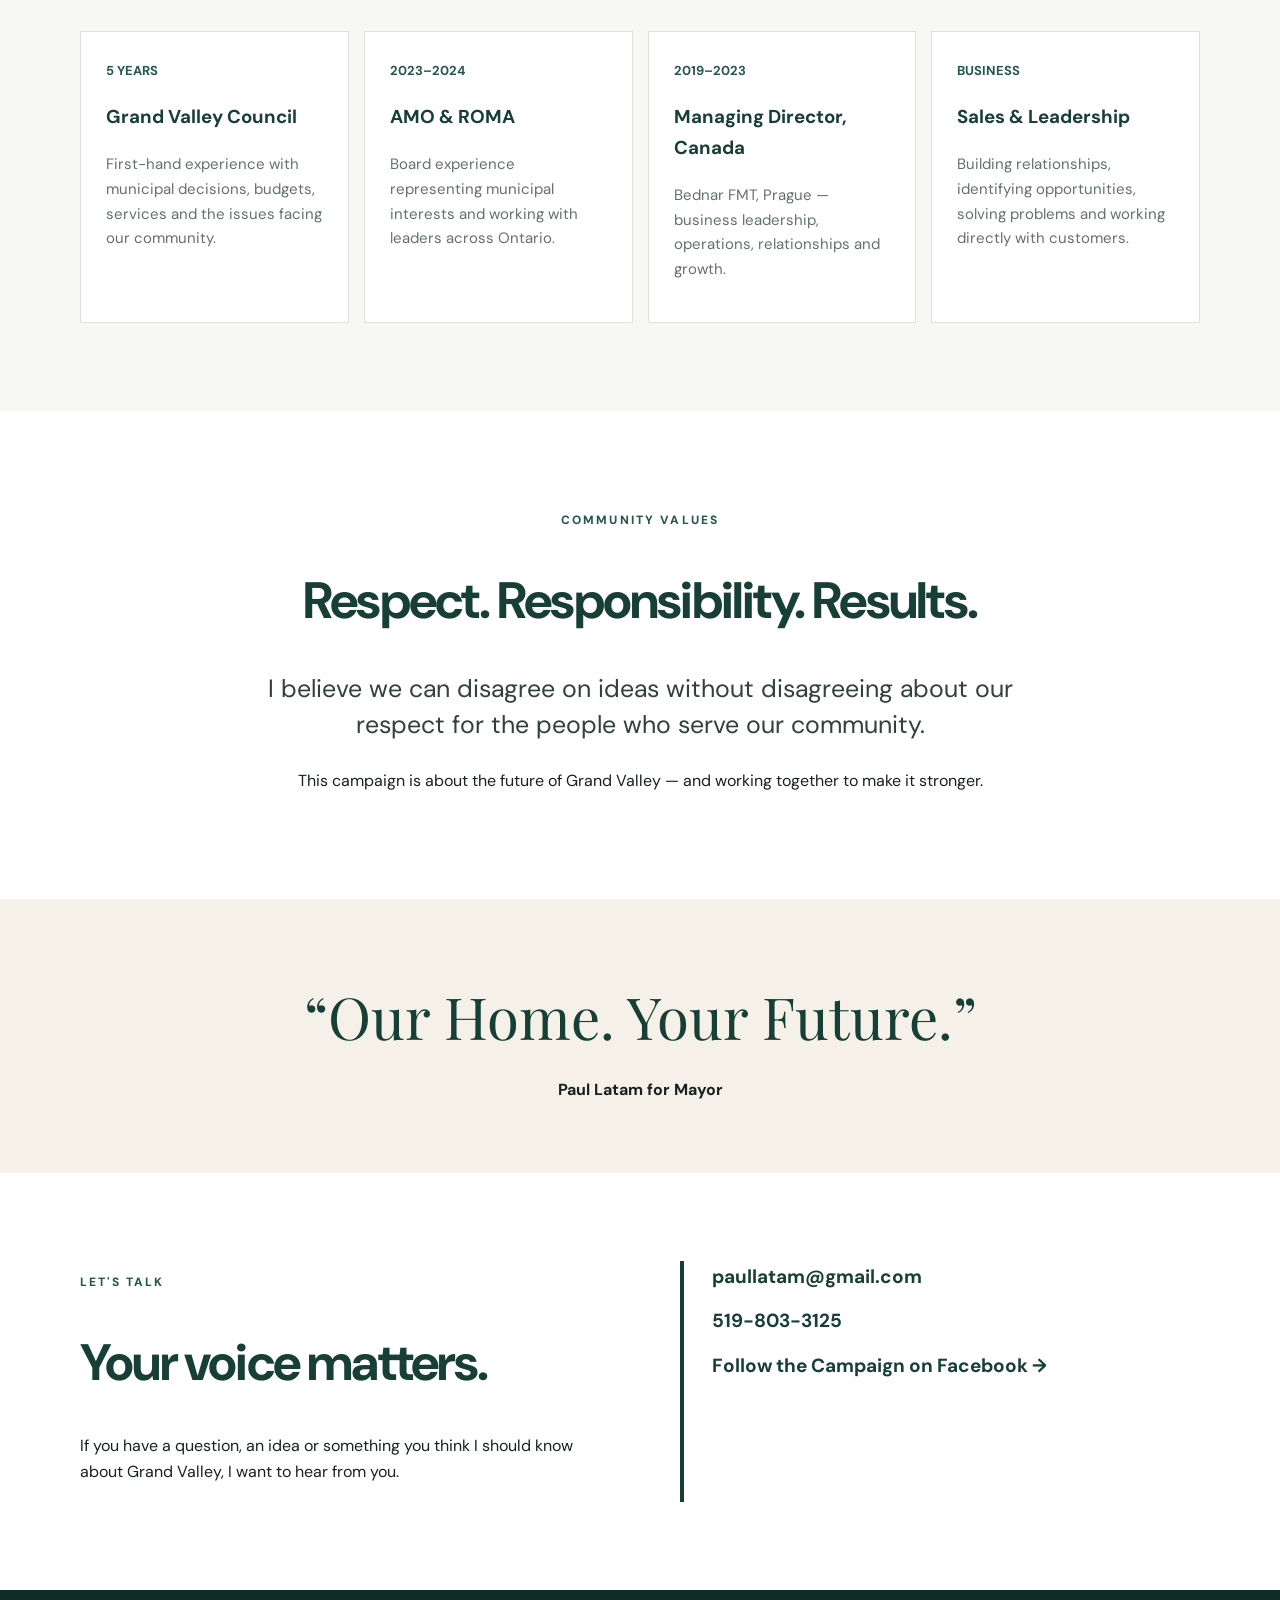
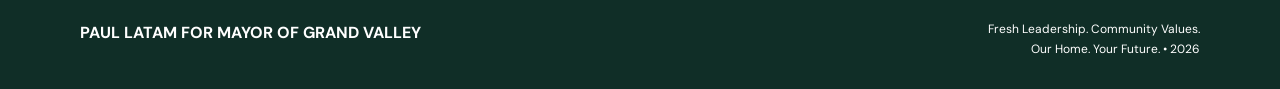
==== commit daa44a40: "Add files via upload" ====
--- a/index.html
+++ b/index.html
@@ -1,74 +1,11 @@
-<!doctype html>
-<html lang="en">
-<head>
-<meta charset="utf-8"><meta name="viewport" content="width=device-width,initial-scale=1">
-<meta name="description" content="Paul Latam for Mayor of Grand Valley. Fresh Leadership. Community Values. Building a stronger Grand Valley for tomorrow.">
-<title>Paul Latam | For Mayor of Grand Valley</title>
-<link rel="stylesheet" href="styles.css">
-</head>
-<body>
-<header class="nav"><div class="wrap navin">
-<a class="brand" href="#top">PAUL <span>LATAM</span></a>
-<nav><a href="#why">Why I'm Running</a><a href="#taxes">Taxes & Value</a><a href="#growth">Growth</a><a href="#experience">Experience</a><a href="#contact">Contact</a></nav>
-<a class="cta small" href="#contact">Connect</a>
-</div></header>
-
-<main id="top">
-<section class="hero"><div class="wrap hero-grid">
-<div><p class="eyebrow">GRAND VALLEY • 2026</p>
-<h1>Fresh Leadership.<br><em>Community Values.</em></h1>
-<p class="lead">Building a stronger Grand Valley for tomorrow — with responsible spending, practical solutions and a focus on keeping our community affordable for the people who call it home.</p>
-<div class="buttons"><a class="cta" href="#why">Why I'm Running</a><a class="outline" href="#taxes">My Approach</a></div></div>
-<div class="photo"><span>YOUR CAMPAIGN PHOTO</span><small>Replace with your preferred photo of Paul.</small></div>
-</div></section>
-
-<section id="why" class="section"><div class="wrap narrow">
-<p class="eyebrow">WHY I'M RUNNING</p><h2>Building a stronger Grand Valley for tomorrow.</h2>
-<p class="large">I’m running for Mayor because I believe Grand Valley can protect what makes our community special while making smart decisions about the future.</p>
-<p>This campaign isn't about criticizing the people who have served our community. It's about looking ahead and asking what we can do better — together.</p>
-<p>We need to be thoughtful about the services we provide, how efficiently we provide them and how we grow our local economy. My goal is to build a stronger Grand Valley while keeping the residential tax burden in mind.</p>
-<p><strong>Our Home. Your Future.</strong></p>
-</div></section>
-
-<section id="taxes" class="section green"><div class="wrap">
-<p class="eyebrow">TAXES & VALUE</p><h2>A responsible approach to taxes.</h2>
-<p class="intro">Grand Valley residents deserve to know that every municipal dollar is being used as effectively as possible. We should look at the whole picture — not simply accept year-after-year increases.</p>
-<div class="grid4">
-<article><b>01</b><h3>Review What We Offer</h3><p>Look carefully at municipal services and programs. Where appropriate, reduce, change or discontinue services that aren't delivering enough value for the cost.</p></article>
-<article><b>02</b><h3>Find Efficiencies</h3><p>For the services we continue to provide, look for better ways to deliver them — including efficiencies, smarter processes and opportunities to reduce costs.</p></article>
-<article><b>03</b><h3>Grow Our Business Base</h3><p>Encourage responsible business and economic growth so new assessment and municipal revenue can help offset pressure on residential taxpayers.</p></article>
-<article><b>04</b><h3>Protect What Matters</h3><p>Make decisions based on community values and long-term sustainability while maintaining the services and amenities that matter most.</p></article>
-</div></div></section>
-
-<section id="growth" class="section"><div class="wrap two">
-<div><p class="eyebrow">GROWING GRAND VALLEY</p><h2>Growth should work for our community.</h2></div>
-<div><p class="large">A stronger commercial and business tax base can help take pressure off residential taxpayers.</p>
-<p>That means being proactive about economic development, welcoming investment and making sure Grand Valley is positioned to compete for businesses and opportunities that fit our community.</p>
-<p>Growth needs to be responsible and well planned. But standing still isn't a strategy either.</p></div>
-</div></section>
-
-<section id="experience" class="section gray"><div class="wrap">
-<p class="eyebrow">EXPERIENCE</p><h2>Experience for the work ahead.</h2>
-<p class="intro dark">Municipal leadership requires practical experience, sound judgment and the ability to work with people.</p>
-<div class="cards">
-<article><b>5 YEARS</b><h3>Grand Valley Council</h3><p>First-hand experience with municipal decisions, budgets, services and the issues facing our community.</p></article>
-<article><b>2023–2024</b><h3>AMO & ROMA</h3><p>Board experience representing municipal interests and working with leaders across Ontario.</p></article>
-<article><b>2019–2023</b><h3>MANAGING DIRECTOR, CANADA</h3><p>Bednar FMT, Prague — business leadership, operations, relationships and growth.</p></article>
-<article><b>BUSINESS</b><h3>Sales & Leadership</h3><p>Building relationships, identifying opportunities, solving problems and working directly with customers.</p></article>
-</div></div></section>
-
-<section class="section values"><div class="wrap narrow center">
-<p class="eyebrow">COMMUNITY VALUES</p><h2>Respect. Responsibility. Results.</h2>
-<p class="large">I believe we can disagree on ideas without disagreeing about our respect for the people who serve our community.</p>
-<p>This campaign is about the future of Grand Valley — and working together to make it stronger.</p>
-</div></section>
-
-<section class="quote"><div class="wrap narrow"><p class="eyebrow">THE CAMPAIGN</p><blockquote>“Our Home. Your Future.”</blockquote><p><strong>Paul Latam for Mayor</strong></p></div></section>
-
-<section id="contact" class="section"><div class="wrap contact">
-<div><p class="eyebrow">LET'S TALK</p><h2>Your voice matters.</h2><p>If you have a question, an idea or something you think I should know about Grand Valley, I want to hear from you.</p></div>
-<div class="contactbox"><a href="mailto:paullatam@gmail.com">paullatam@gmail.com</a><a href="tel:+15198033125">519-803-3125</a><a href="YOUR_FACEBOOK_PAGE_URL" target="_blank">Follow the Campaign on Facebook →</a></div>
-</div></section>
-</main>
-<footer><div class="wrap foot"><div><strong>PAUL LATAM</strong><br>FOR MAYOR OF GRAND VALLEY</div><div>Fresh Leadership. Community Values.<br><small>Our Home. Your Future. • 2026</small></div></div></footer>
-</body></html>+<!doctype html><html lang="en"><head><meta charset="utf-8"><meta name="viewport" content="width=device-width,initial-scale=1"><meta name="description" content="Paul Latam for Mayor of Grand Valley. Building a stronger Grand Valley for tomorrow."><title>Paul Latam | For Mayor of Grand Valley</title><link rel="stylesheet" href="styles.css"></head><body>
+<header><div class="wrap nav"><a class="brand" href="#top">PAUL <span>LATAM</span></a><nav><a href="#why">Why I'm Running</a><a href="#taxes">Taxes & Value</a><a href="#growth">Growth</a><a href="#experience">Experience</a><a href="#contact">Contact</a></nav></div></header>
+<main id="top"><section class="hero"><div class="wrap hero-grid"><div><p class="eyebrow">GRAND VALLEY • 2026</p><h1>Fresh Leadership.<br><em>Community Values.</em></h1><p class="lead">Building a stronger Grand Valley for tomorrow — with responsible spending, practical solutions and a focus on keeping our community affordable for the people who call it home.</p><p><a class="btn" href="#why">Why I'm Running</a> <a class="btn alt" href="#taxes">My Approach</a></p></div><div class="photo"><img src="paul-latam.jpg" alt="Paul Latam, candidate for Mayor of Grand Valley"></div></div></section>
+<section id="why" class="section"><div class="wrap narrow"><p class="eyebrow">WHY I'M RUNNING</p><h2>Building a stronger Grand Valley for tomorrow.</h2><p class="big">I’m running for Mayor because I believe Grand Valley can protect what makes our community special while making smart decisions about the future.</p><p>This campaign isn't about criticizing the people who have served our community. It's about looking ahead and asking what we can do better — together.</p><p>We need to be thoughtful about the services we provide, how efficiently we provide them and how we grow our local economy. My goal is to build a stronger Grand Valley while keeping the residential tax burden in mind.</p><p><strong>Our Home. Your Future.</strong></p></div></section>
+<section id="taxes" class="section green"><div class="wrap"><p class="eyebrow">TAXES & VALUE</p><h2>A responsible approach to taxes.</h2><p class="intro">Grand Valley residents deserve to know that every municipal dollar is being used as effectively as possible. We should look at the whole picture — not simply accept year-after-year increases.</p><div class="grid"><article><b>01</b><h3>Review What We Offer</h3><p>Look carefully at municipal services and programs. Where appropriate, reduce, change or discontinue services that aren't delivering enough value for the cost.</p></article><article><b>02</b><h3>Find Efficiencies</h3><p>For the services we continue to provide, look for better ways to deliver them — including smarter processes and opportunities to reduce costs.</p></article><article><b>03</b><h3>Grow Our Business Base</h3><p>Encourage responsible business and economic growth so new assessment and municipal revenue can help offset pressure on residential taxpayers.</p></article><article><b>04</b><h3>Protect What Matters</h3><p>Make decisions based on community values and long-term sustainability while maintaining the services and amenities that matter most.</p></article></div></div></section>
+<section id="growth" class="section"><div class="wrap two"><div><p class="eyebrow">GROWING GRAND VALLEY</p><h2>Growth should work for our community.</h2></div><div><p class="big">A stronger commercial and business tax base can help take pressure off residential taxpayers.</p><p>That means being proactive about economic development, welcoming investment and making sure Grand Valley is positioned to compete for businesses and opportunities that fit our community.</p><p>Growth needs to be responsible and well planned. But standing still isn't a strategy either.</p></div></div></section>
+<section id="experience" class="section gray"><div class="wrap"><p class="eyebrow">EXPERIENCE</p><h2>Experience for the work ahead.</h2><div class="cards"><article><b>5 YEARS</b><h3>Grand Valley Council</h3><p>First-hand experience with municipal decisions, budgets, services and the issues facing our community.</p></article><article><b>2023–2024</b><h3>AMO & ROMA</h3><p>Board experience representing municipal interests and working with leaders across Ontario.</p></article><article><b>2019–2023</b><h3>Managing Director, Canada</h3><p>Bednar FMT, Prague — business leadership, operations, relationships and growth.</p></article><article><b>BUSINESS</b><h3>Sales & Leadership</h3><p>Building relationships, identifying opportunities, solving problems and working directly with customers.</p></article></div></div></section>
+<section class="section values"><div class="wrap narrow"><p class="eyebrow">COMMUNITY VALUES</p><h2>Respect. Responsibility. Results.</h2><p class="big">I believe we can disagree on ideas without disagreeing about our respect for the people who serve our community.</p><p>This campaign is about the future of Grand Valley — and working together to make it stronger.</p></div></section>
+<section class="quote"><div class="wrap"><blockquote>“Our Home. Your Future.”</blockquote><strong>Paul Latam for Mayor</strong></div></section>
+<section id="contact" class="section"><div class="wrap two"><div><p class="eyebrow">LET'S TALK</p><h2>Your voice matters.</h2><p>If you have a question, an idea or something you think I should know about Grand Valley, I want to hear from you.</p></div><div class="contact"><a href="mailto:paullatam@gmail.com">paullatam@gmail.com</a><a href="tel:+15198033125">519-803-3125</a><a href="https://www.facebook.com/share/17rsayq1ad/?mibextid=wwXIfr" target="_blank" rel="noopener">Follow the Campaign on Facebook →</a></div></div></section></main>
+<footer><div class="wrap foot"><strong>PAUL LATAM FOR MAYOR OF GRAND VALLEY</strong><span>Fresh Leadership. Community Values.<br>Our Home. Your Future. • 2026</span></div></footer></body></html>
--- a/styles.css
+++ b/styles.css
@@ -1,7 +1 @@
-@import url('https://fonts.googleapis.com/css2?family=DM+Sans:wght@400;500;600;700&family=Playfair+Display:ital,wght@0,600;1,600&display=swap');
-:root{--g:#173f35;--g2:#24584a;--cream:#f5f1e8;--ink:#17221f;--muted:#63716c;--line:#dce2dd;--gray:#f7f8f6}
-*{box-sizing:border-box}html{scroll-behavior:smooth}body{margin:0;color:var(--ink);font-family:"DM Sans",Arial,sans-serif;line-height:1.65}.wrap{width:min(1120px,92%);margin:auto}.narrow{max-width:820px}.nav{position:sticky;top:0;z-index:5;background:#fff;border-bottom:1px solid var(--line)}.navin{min-height:70px;display:flex;align-items:center;gap:25px}.brand{font-weight:800;letter-spacing:.08em;color:var(--g);text-decoration:none;margin-right:auto}.brand span{font-weight:500}nav{display:flex;gap:18px}nav a{color:var(--ink);text-decoration:none;font-size:13px;font-weight:600}.cta,.outline{display:inline-block;padding:13px 21px;border-radius:999px;text-decoration:none;font-weight:700}.cta{background:var(--g);color:#fff}.cta.small{padding:9px 16px;font-size:13px}.outline{border:1px solid var(--g);color:var(--g)}
-.hero{background:var(--cream);padding:85px 0}.hero-grid{display:grid;grid-template-columns:1.08fr .92fr;gap:65px;align-items:center}.eyebrow{font-size:12px;font-weight:800;letter-spacing:.18em;color:var(--g2);margin:0 0 13px}h1,h2,h3{margin-top:0;color:var(--g)}h1{font-size:clamp(48px,6vw,76px);line-height:1.02;letter-spacing:-.04em;margin-bottom:24px}h1 em{font-family:"Playfair Display",Georgia,serif;color:var(--g2)}h2{font-size:clamp(34px,4.3vw,54px);line-height:1.08;letter-spacing:-.035em;margin-bottom:20px}h3{font-size:19px;line-height:1.2}.lead{font-size:20px;color:#3e4c47}.buttons{display:flex;gap:12px;margin-top:28px;flex-wrap:wrap}.photo{min-height:500px;background:var(--g);color:#fff;display:flex;align-items:center;justify-content:center;flex-direction:column;text-align:center;padding:30px;box-shadow:20px 20px 0 rgba(36,88,74,.18)}.photo span{font-weight:800;letter-spacing:.14em;font-size:13px}.photo small{opacity:.7}
-.section{padding:90px 0}.large{font-size:25px;line-height:1.45;color:#31413b}.green{background:var(--g);color:#fff}.green h2,.green .eyebrow{color:#fff}.intro{font-size:21px;max-width:820px;opacity:.9}.grid4{display:grid;grid-template-columns:1fr 1fr;border-top:1px solid #ffffff40;margin-top:34px}.grid4 article{padding:30px 40px 28px 0;border-bottom:1px solid #ffffff40}.grid4 article:nth-child(even){padding-left:40px;border-left:1px solid #ffffff40}.grid4 b{font-size:12px;letter-spacing:.15em;opacity:.65}.grid4 h3{color:#fff;margin:7px 0}.grid4 p{opacity:.84}.two{display:grid;grid-template-columns:1fr 1fr;gap:80px}.gray{background:var(--gray)}.dark{color:var(--muted)}.cards{display:grid;grid-template-columns:repeat(4,1fr);gap:15px;margin-top:30px}.cards article{background:#fff;border:1px solid var(--line);padding:27px;min-height:235px}.cards b{color:var(--g2);font-size:13px;letter-spacing:.08em}.cards p{color:var(--muted);font-size:15px}.values{text-align:center}.center{margin:auto}.quote{background:var(--cream);padding:75px 0;text-align:center}.quote blockquote{font-family:"Playfair Display",Georgia,serif;color:var(--g);font-size:clamp(38px,5vw,58px);margin:20px 0}.contact{display:grid;grid-template-columns:1fr 1fr;gap:80px;align-items:center}.contactbox{border-left:4px solid var(--g);padding:15px 0 15px 28px;display:flex;flex-direction:column;gap:14px}.contactbox a{color:var(--g);font-size:20px;font-weight:700;text-decoration:none}.foot{display:flex;justify-content:space-between;gap:30px}.foot{background:#102e27;color:#fff;padding:32px 4%}.foot div:last-child{text-align:right;font-size:12px;letter-spacing:.05em}.foot strong{letter-spacing:.12em}
-@media(max-width:900px){nav{display:none}.hero{padding:60px 0}.hero-grid,.two,.contact{grid-template-columns:1fr}.cards{grid-template-columns:1fr 1fr}.grid4{grid-template-columns:1fr}.grid4 article:nth-child(even){padding-left:0;border-left:0}.section{padding:65px 0}.foot{flex-direction:column}.foot div:last-child{text-align:left}}
-@media(max-width:520px){.cards{grid-template-columns:1fr}.photo{min-height:330px}h1{font-size:47px}.lead{font-size:18px}.large{font-size:22px}}
+@import url('https://fonts.googleapis.com/css2?family=DM+Sans:wght@400;500;600;700&family=Playfair+Display:ital,wght@0,600;1,600&display=swap');:root{--g:#173f35;--g2:#24584a;--cream:#f5f1e8;--ink:#17221f;--muted:#63716c;--line:#dce2dd}*{box-sizing:border-box}html{scroll-behavior:smooth}body{margin:0;font-family:"DM Sans",Arial,sans-serif;color:var(--ink);line-height:1.65}.wrap{width:min(1120px,92%);margin:auto}.narrow{max-width:820px}header{position:sticky;top:0;background:#fff;z-index:5;border-bottom:1px solid var(--line)}.nav{height:70px;display:flex;align-items:center}.brand{margin-right:auto;color:var(--g);font-weight:800;letter-spacing:.08em;text-decoration:none}.brand span{font-weight:500}nav{display:flex;gap:20px}nav a{text-decoration:none;color:var(--ink);font-size:13px;font-weight:600}.hero{background:var(--cream);padding:82px 0}.hero-grid{display:grid;grid-template-columns:1.08fr .92fr;gap:65px;align-items:center}.eyebrow{font-size:12px;font-weight:800;letter-spacing:.18em;color:var(--g2)}h1,h2,h3{color:var(--g)}h1{font-size:clamp(48px,6vw,76px);line-height:1.02;letter-spacing:-.04em;margin:12px 0 25px}h1 em{font-family:"Playfair Display",Georgia,serif;color:var(--g2)}h2{font-size:clamp(34px,4vw,53px);line-height:1.08;letter-spacing:-.035em}.lead{font-size:20px}.btn{display:inline-block;background:var(--g);color:#fff;text-decoration:none;padding:13px 20px;border-radius:999px;font-weight:700;margin:5px}.btn.alt{background:transparent;color:var(--g);border:1px solid var(--g)}.photo{height:510px;overflow:hidden;background:var(--g);box-shadow:20px 20px 0 #24584a30}.photo img{width:100%;height:100%;object-fit:cover;object-position:50% 32%}.section{padding:88px 0}.big{font-size:25px;line-height:1.45;color:#31413b}.green{background:var(--g);color:#fff}.green h2,.green h3,.green .eyebrow{color:#fff}.intro{font-size:21px;max-width:820px}.grid{display:grid;grid-template-columns:1fr 1fr;margin-top:30px;border-top:1px solid #ffffff40}.grid article{padding:30px 38px 25px 0;border-bottom:1px solid #ffffff40}.grid article:nth-child(even){padding-left:38px;border-left:1px solid #ffffff40}.grid b{font-size:12px;opacity:.7}.two{display:grid;grid-template-columns:1fr 1fr;gap:80px}.gray{background:#f7f8f6}.cards{display:grid;grid-template-columns:repeat(4,1fr);gap:15px}.cards article{border:1px solid var(--line);background:#fff;padding:25px}.cards b{color:var(--g2);font-size:13px}.cards p{color:var(--muted);font-size:15px}.values{text-align:center}.quote{background:var(--cream);padding:70px 0;text-align:center}.quote blockquote{font-family:"Playfair Display",Georgia,serif;font-size:clamp(38px,5vw,58px);color:var(--g);margin:0 0 12px}.contact{border-left:4px solid var(--g);padding-left:28px;display:flex;flex-direction:column;gap:13px}.contact a{color:var(--g);font-size:19px;font-weight:700;text-decoration:none}footer{background:#102e27;color:#fff;padding:30px 0}.foot{display:flex;justify-content:space-between;gap:25px}.foot span{text-align:right;font-size:12px}@media(max-width:850px){nav{display:none}.hero-grid,.two{grid-template-columns:1fr}.cards{grid-template-columns:1fr 1fr}.grid{grid-template-columns:1fr}.grid article:nth-child(even){padding-left:0;border-left:0}.photo{height:440px}.section{padding:64px 0}.foot{flex-direction:column}.foot span{text-align:left}}@media(max-width:520px){.cards{grid-template-columns:1fr}.photo{height:370px}h1{font-size:46px}.big{font-size:22px}}
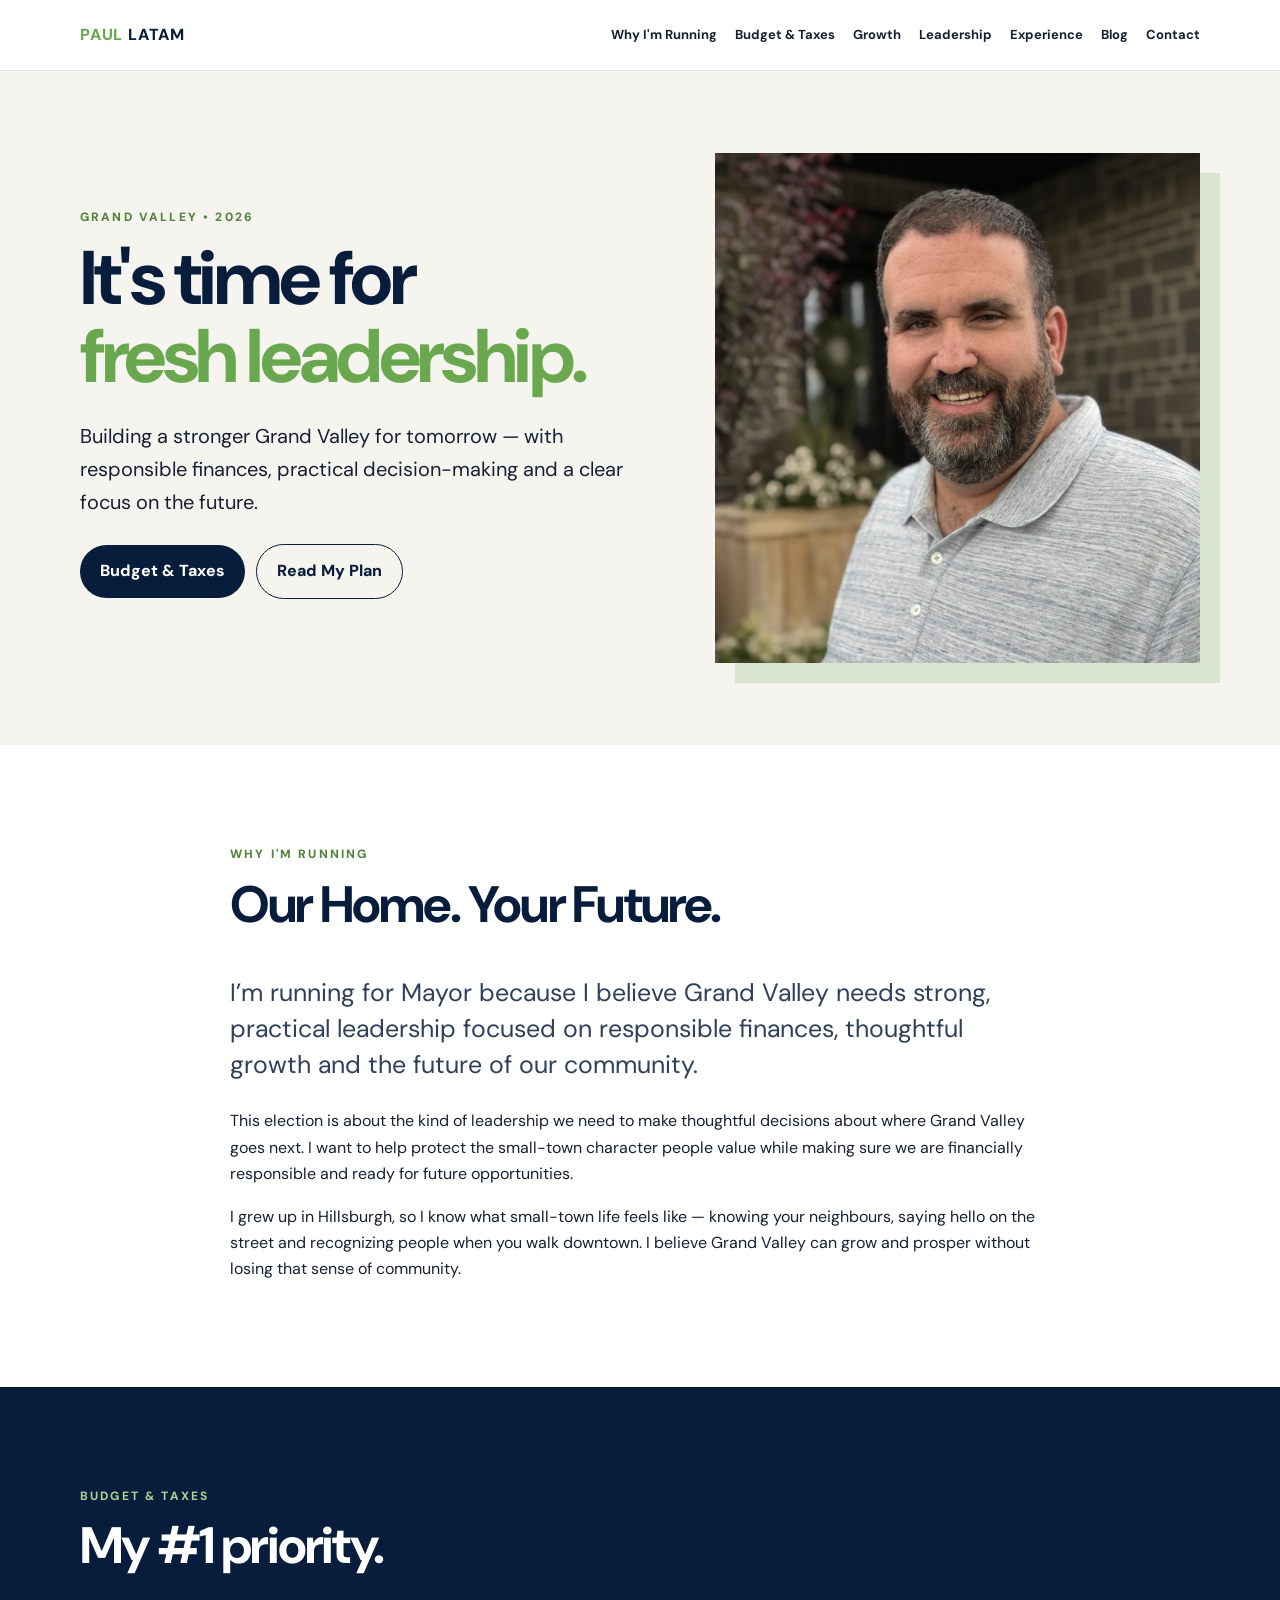
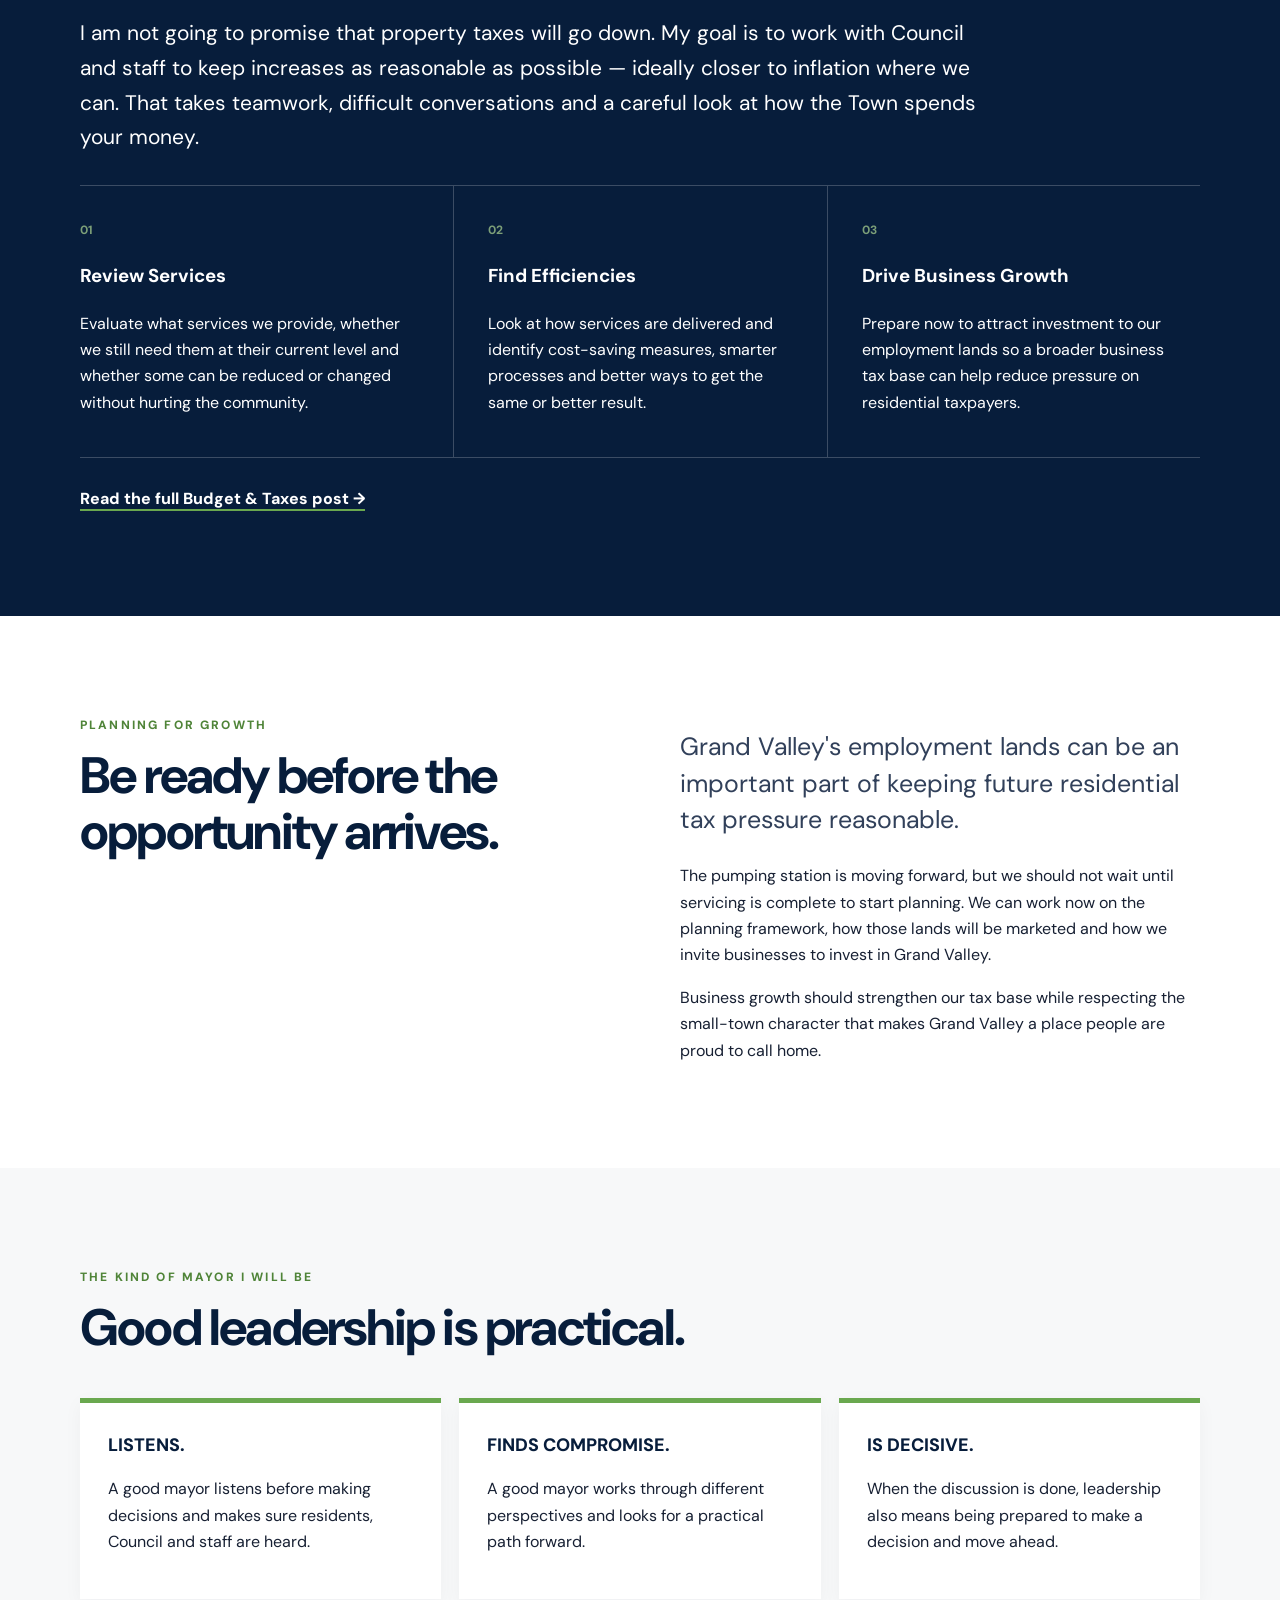
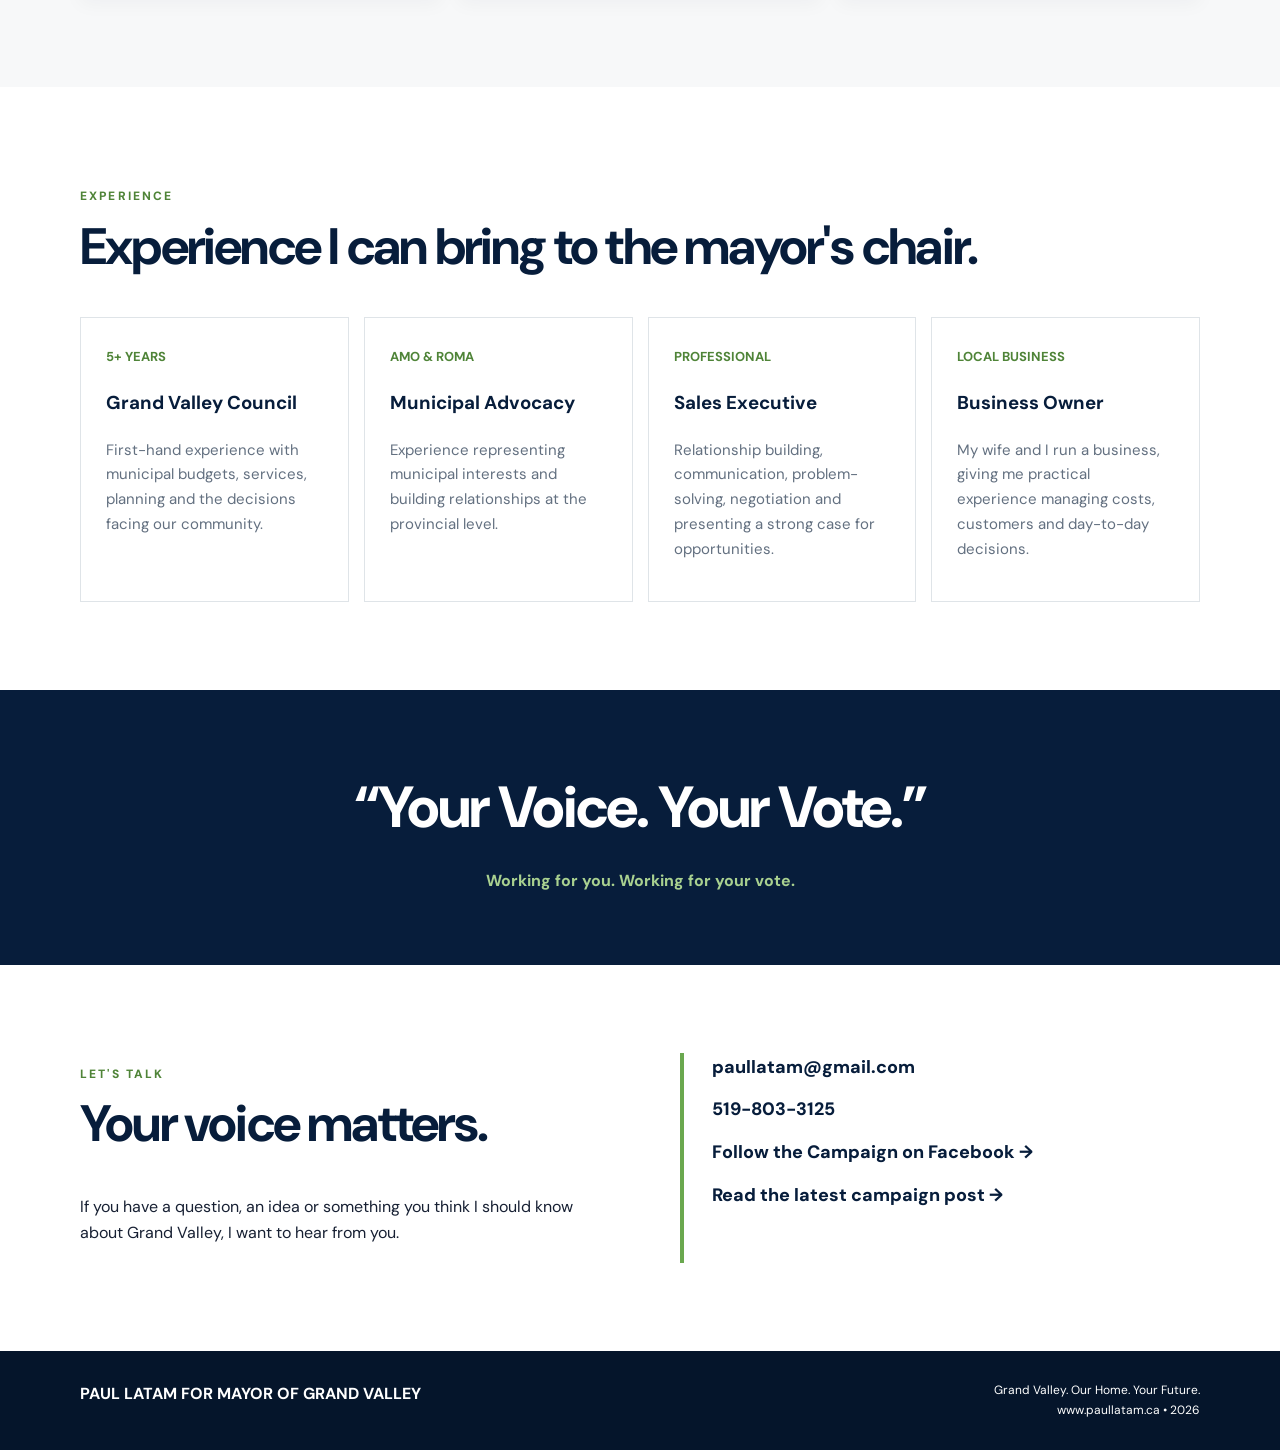
==== commit e1011f08: "Add files via upload" ====
--- a/index.html
+++ b/index.html
@@ -1,11 +1,148 @@
-<!doctype html><html lang="en"><head><meta charset="utf-8"><meta name="viewport" content="width=device-width,initial-scale=1"><meta name="description" content="Paul Latam for Mayor of Grand Valley. Building a stronger Grand Valley for tomorrow."><title>Paul Latam | For Mayor of Grand Valley</title><link rel="stylesheet" href="styles.css"></head><body>
-<header><div class="wrap nav"><a class="brand" href="#top">PAUL <span>LATAM</span></a><nav><a href="#why">Why I'm Running</a><a href="#taxes">Taxes & Value</a><a href="#growth">Growth</a><a href="#experience">Experience</a><a href="#contact">Contact</a></nav></div></header>
-<main id="top"><section class="hero"><div class="wrap hero-grid"><div><p class="eyebrow">GRAND VALLEY • 2026</p><h1>Fresh Leadership.<br><em>Community Values.</em></h1><p class="lead">Building a stronger Grand Valley for tomorrow — with responsible spending, practical solutions and a focus on keeping our community affordable for the people who call it home.</p><p><a class="btn" href="#why">Why I'm Running</a> <a class="btn alt" href="#taxes">My Approach</a></p></div><div class="photo"><img src="paul-latam.jpg" alt="Paul Latam, candidate for Mayor of Grand Valley"></div></div></section>
-<section id="why" class="section"><div class="wrap narrow"><p class="eyebrow">WHY I'M RUNNING</p><h2>Building a stronger Grand Valley for tomorrow.</h2><p class="big">I’m running for Mayor because I believe Grand Valley can protect what makes our community special while making smart decisions about the future.</p><p>This campaign isn't about criticizing the people who have served our community. It's about looking ahead and asking what we can do better — together.</p><p>We need to be thoughtful about the services we provide, how efficiently we provide them and how we grow our local economy. My goal is to build a stronger Grand Valley while keeping the residential tax burden in mind.</p><p><strong>Our Home. Your Future.</strong></p></div></section>
-<section id="taxes" class="section green"><div class="wrap"><p class="eyebrow">TAXES & VALUE</p><h2>A responsible approach to taxes.</h2><p class="intro">Grand Valley residents deserve to know that every municipal dollar is being used as effectively as possible. We should look at the whole picture — not simply accept year-after-year increases.</p><div class="grid"><article><b>01</b><h3>Review What We Offer</h3><p>Look carefully at municipal services and programs. Where appropriate, reduce, change or discontinue services that aren't delivering enough value for the cost.</p></article><article><b>02</b><h3>Find Efficiencies</h3><p>For the services we continue to provide, look for better ways to deliver them — including smarter processes and opportunities to reduce costs.</p></article><article><b>03</b><h3>Grow Our Business Base</h3><p>Encourage responsible business and economic growth so new assessment and municipal revenue can help offset pressure on residential taxpayers.</p></article><article><b>04</b><h3>Protect What Matters</h3><p>Make decisions based on community values and long-term sustainability while maintaining the services and amenities that matter most.</p></article></div></div></section>
-<section id="growth" class="section"><div class="wrap two"><div><p class="eyebrow">GROWING GRAND VALLEY</p><h2>Growth should work for our community.</h2></div><div><p class="big">A stronger commercial and business tax base can help take pressure off residential taxpayers.</p><p>That means being proactive about economic development, welcoming investment and making sure Grand Valley is positioned to compete for businesses and opportunities that fit our community.</p><p>Growth needs to be responsible and well planned. But standing still isn't a strategy either.</p></div></div></section>
-<section id="experience" class="section gray"><div class="wrap"><p class="eyebrow">EXPERIENCE</p><h2>Experience for the work ahead.</h2><div class="cards"><article><b>5 YEARS</b><h3>Grand Valley Council</h3><p>First-hand experience with municipal decisions, budgets, services and the issues facing our community.</p></article><article><b>2023–2024</b><h3>AMO & ROMA</h3><p>Board experience representing municipal interests and working with leaders across Ontario.</p></article><article><b>2019–2023</b><h3>Managing Director, Canada</h3><p>Bednar FMT, Prague — business leadership, operations, relationships and growth.</p></article><article><b>BUSINESS</b><h3>Sales & Leadership</h3><p>Building relationships, identifying opportunities, solving problems and working directly with customers.</p></article></div></div></section>
-<section class="section values"><div class="wrap narrow"><p class="eyebrow">COMMUNITY VALUES</p><h2>Respect. Responsibility. Results.</h2><p class="big">I believe we can disagree on ideas without disagreeing about our respect for the people who serve our community.</p><p>This campaign is about the future of Grand Valley — and working together to make it stronger.</p></div></section>
-<section class="quote"><div class="wrap"><blockquote>“Our Home. Your Future.”</blockquote><strong>Paul Latam for Mayor</strong></div></section>
-<section id="contact" class="section"><div class="wrap two"><div><p class="eyebrow">LET'S TALK</p><h2>Your voice matters.</h2><p>If you have a question, an idea or something you think I should know about Grand Valley, I want to hear from you.</p></div><div class="contact"><a href="mailto:paullatam@gmail.com">paullatam@gmail.com</a><a href="tel:+15198033125">519-803-3125</a><a href="https://www.facebook.com/share/17rsayq1ad/?mibextid=wwXIfr" target="_blank" rel="noopener">Follow the Campaign on Facebook →</a></div></div></section></main>
-<footer><div class="wrap foot"><strong>PAUL LATAM FOR MAYOR OF GRAND VALLEY</strong><span>Fresh Leadership. Community Values.<br>Our Home. Your Future. • 2026</span></div></footer></body></html>+<!doctype html>
+<html lang="en">
+<head>
+  <meta charset="utf-8">
+  <meta name="viewport" content="width=device-width,initial-scale=1">
+  <meta name="description" content="Paul Latam for Mayor of Grand Valley. Fresh leadership focused on responsible finances, practical growth and Grand Valley's future.">
+  <title>Paul Latam | For Mayor of Grand Valley</title>
+  <link rel="stylesheet" href="styles.css">
+</head>
+<body>
+<header>
+  <div class="wrap nav">
+    <a class="brand" href="#top"><span class="brand-first">PAUL</span> <span class="brand-last">LATAM</span></a>
+    <nav>
+      <a href="#why">Why I'm Running</a>
+      <a href="#taxes">Budget & Taxes</a>
+      <a href="#growth">Growth</a>
+      <a href="#leadership">Leadership</a>
+      <a href="#experience">Experience</a>
+      <a href="keeping-grand-valley-affordable.html">Blog</a>
+      <a href="#contact">Contact</a>
+    </nav>
+  </div>
+</header>
+
+<main id="top">
+  <section class="hero">
+    <div class="wrap hero-grid">
+      <div>
+        <p class="eyebrow">GRAND VALLEY • 2026</p>
+        <h1>It's time for<br><em>fresh leadership.</em></h1>
+        <p class="lead">Building a stronger Grand Valley for tomorrow — with responsible finances, practical decision-making and a clear focus on the future.</p>
+        <p>
+          <a class="btn" href="#taxes">Budget & Taxes</a>
+          <a class="btn alt" href="keeping-grand-valley-affordable.html">Read My Plan</a>
+        </p>
+      </div>
+      <div class="photo"><img src="paul-latam.jpg" alt="Paul Latam, candidate for Mayor of Grand Valley"></div>
+    </div>
+  </section>
+
+  <section id="why" class="section">
+    <div class="wrap narrow">
+      <p class="eyebrow">WHY I'M RUNNING</p>
+      <h2>Our Home. Your Future.</h2>
+      <p class="big">I’m running for Mayor because I believe Grand Valley needs strong, practical leadership focused on responsible finances, thoughtful growth and the future of our community.</p>
+      <p>This election is about the kind of leadership we need to make thoughtful decisions about where Grand Valley goes next. I want to help protect the small-town character people value while making sure we are financially responsible and ready for future opportunities.</p>
+      <p>I grew up in Hillsburgh, so I know what small-town life feels like — knowing your neighbours, saying hello on the street and recognizing people when you walk downtown. I believe Grand Valley can grow and prosper without losing that sense of community.</p>
+    </div>
+  </section>
+
+  <section id="taxes" class="section navy">
+    <div class="wrap">
+      <p class="eyebrow">BUDGET & TAXES</p>
+      <h2>My #1 priority.</h2>
+      <p class="intro">I am not going to promise that property taxes will go down. My goal is to work with Council and staff to keep increases as reasonable as possible — ideally closer to inflation where we can. That takes teamwork, difficult conversations and a careful look at how the Town spends your money.</p>
+      <div class="grid three">
+        <article>
+          <b>01</b>
+          <h3>Review Services</h3>
+          <p>Evaluate what services we provide, whether we still need them at their current level and whether some can be reduced or changed without hurting the community.</p>
+        </article>
+        <article>
+          <b>02</b>
+          <h3>Find Efficiencies</h3>
+          <p>Look at how services are delivered and identify cost-saving measures, smarter processes and better ways to get the same or better result.</p>
+        </article>
+        <article>
+          <b>03</b>
+          <h3>Drive Business Growth</h3>
+          <p>Prepare now to attract investment to our employment lands so a broader business tax base can help reduce pressure on residential taxpayers.</p>
+        </article>
+      </div>
+      <p class="section-link"><a href="keeping-grand-valley-affordable.html">Read the full Budget & Taxes post →</a></p>
+    </div>
+  </section>
+
+  <section id="growth" class="section">
+    <div class="wrap two">
+      <div>
+        <p class="eyebrow">PLANNING FOR GROWTH</p>
+        <h2>Be ready before the opportunity arrives.</h2>
+      </div>
+      <div>
+        <p class="big">Grand Valley's employment lands can be an important part of keeping future residential tax pressure reasonable.</p>
+        <p>The pumping station is moving forward, but we should not wait until servicing is complete to start planning. We can work now on the planning framework, how those lands will be marketed and how we invite businesses to invest in Grand Valley.</p>
+        <p>Business growth should strengthen our tax base while respecting the small-town character that makes Grand Valley a place people are proud to call home.</p>
+      </div>
+    </div>
+  </section>
+
+  <section id="leadership" class="section light">
+    <div class="wrap">
+      <p class="eyebrow">THE KIND OF MAYOR I WILL BE</p>
+      <h2>Good leadership is practical.</h2>
+      <div class="leadership-grid">
+        <article><span>LISTENS.</span><p>A good mayor listens before making decisions and makes sure residents, Council and staff are heard.</p></article>
+        <article><span>FINDS COMPROMISE.</span><p>A good mayor works through different perspectives and looks for a practical path forward.</p></article>
+        <article><span>IS DECISIVE.</span><p>When the discussion is done, leadership also means being prepared to make a decision and move ahead.</p></article>
+      </div>
+    </div>
+  </section>
+
+  <section id="experience" class="section">
+    <div class="wrap">
+      <p class="eyebrow">EXPERIENCE</p>
+      <h2>Experience I can bring to the mayor's chair.</h2>
+      <div class="cards">
+        <article><b>5+ YEARS</b><h3>Grand Valley Council</h3><p>First-hand experience with municipal budgets, services, planning and the decisions facing our community.</p></article>
+        <article><b>AMO & ROMA</b><h3>Municipal Advocacy</h3><p>Experience representing municipal interests and building relationships at the provincial level.</p></article>
+        <article><b>PROFESSIONAL</b><h3>Sales Executive</h3><p>Relationship building, communication, problem-solving, negotiation and presenting a strong case for opportunities.</p></article>
+        <article><b>LOCAL BUSINESS</b><h3>Business Owner</h3><p>My wife and I run a business, giving me practical experience managing costs, customers and day-to-day decisions.</p></article>
+      </div>
+    </div>
+  </section>
+
+  <section class="quote">
+    <div class="wrap">
+      <blockquote>“Your Voice. Your Vote.”</blockquote>
+      <strong>Working for you. Working for your vote.</strong>
+    </div>
+  </section>
+
+  <section id="contact" class="section">
+    <div class="wrap two">
+      <div>
+        <p class="eyebrow">LET'S TALK</p>
+        <h2>Your voice matters.</h2>
+        <p>If you have a question, an idea or something you think I should know about Grand Valley, I want to hear from you.</p>
+      </div>
+      <div class="contact">
+        <a href="mailto:paullatam@gmail.com">paullatam@gmail.com</a>
+        <a href="tel:+15198033125">519-803-3125</a>
+        <a href="https://www.facebook.com/share/17rsayq1ad/?mibextid=wwXIfr" target="_blank" rel="noopener">Follow the Campaign on Facebook →</a>
+        <a href="keeping-grand-valley-affordable.html">Read the latest campaign post →</a>
+      </div>
+    </div>
+  </section>
+</main>
+
+<footer>
+  <div class="wrap foot">
+    <strong>PAUL LATAM FOR MAYOR OF GRAND VALLEY</strong>
+    <span>Grand Valley. Our Home. Your Future.<br>www.paullatam.ca • 2026</span>
+  </div>
+</footer>
+</body>
+</html>
--- a/styles.css
+++ b/styles.css
@@ -1 +1,2 @@
-@import url('https://fonts.googleapis.com/css2?family=DM+Sans:wght@400;500;600;700&family=Playfair+Display:ital,wght@0,600;1,600&display=swap');:root{--g:#173f35;--g2:#24584a;--cream:#f5f1e8;--ink:#17221f;--muted:#63716c;--line:#dce2dd}*{box-sizing:border-box}html{scroll-behavior:smooth}body{margin:0;font-family:"DM Sans",Arial,sans-serif;color:var(--ink);line-height:1.65}.wrap{width:min(1120px,92%);margin:auto}.narrow{max-width:820px}header{position:sticky;top:0;background:#fff;z-index:5;border-bottom:1px solid var(--line)}.nav{height:70px;display:flex;align-items:center}.brand{margin-right:auto;color:var(--g);font-weight:800;letter-spacing:.08em;text-decoration:none}.brand span{font-weight:500}nav{display:flex;gap:20px}nav a{text-decoration:none;color:var(--ink);font-size:13px;font-weight:600}.hero{background:var(--cream);padding:82px 0}.hero-grid{display:grid;grid-template-columns:1.08fr .92fr;gap:65px;align-items:center}.eyebrow{font-size:12px;font-weight:800;letter-spacing:.18em;color:var(--g2)}h1,h2,h3{color:var(--g)}h1{font-size:clamp(48px,6vw,76px);line-height:1.02;letter-spacing:-.04em;margin:12px 0 25px}h1 em{font-family:"Playfair Display",Georgia,serif;color:var(--g2)}h2{font-size:clamp(34px,4vw,53px);line-height:1.08;letter-spacing:-.035em}.lead{font-size:20px}.btn{display:inline-block;background:var(--g);color:#fff;text-decoration:none;padding:13px 20px;border-radius:999px;font-weight:700;margin:5px}.btn.alt{background:transparent;color:var(--g);border:1px solid var(--g)}.photo{height:510px;overflow:hidden;background:var(--g);box-shadow:20px 20px 0 #24584a30}.photo img{width:100%;height:100%;object-fit:cover;object-position:50% 32%}.section{padding:88px 0}.big{font-size:25px;line-height:1.45;color:#31413b}.green{background:var(--g);color:#fff}.green h2,.green h3,.green .eyebrow{color:#fff}.intro{font-size:21px;max-width:820px}.grid{display:grid;grid-template-columns:1fr 1fr;margin-top:30px;border-top:1px solid #ffffff40}.grid article{padding:30px 38px 25px 0;border-bottom:1px solid #ffffff40}.grid article:nth-child(even){padding-left:38px;border-left:1px solid #ffffff40}.grid b{font-size:12px;opacity:.7}.two{display:grid;grid-template-columns:1fr 1fr;gap:80px}.gray{background:#f7f8f6}.cards{display:grid;grid-template-columns:repeat(4,1fr);gap:15px}.cards article{border:1px solid var(--line);background:#fff;padding:25px}.cards b{color:var(--g2);font-size:13px}.cards p{color:var(--muted);font-size:15px}.values{text-align:center}.quote{background:var(--cream);padding:70px 0;text-align:center}.quote blockquote{font-family:"Playfair Display",Georgia,serif;font-size:clamp(38px,5vw,58px);color:var(--g);margin:0 0 12px}.contact{border-left:4px solid var(--g);padding-left:28px;display:flex;flex-direction:column;gap:13px}.contact a{color:var(--g);font-size:19px;font-weight:700;text-decoration:none}footer{background:#102e27;color:#fff;padding:30px 0}.foot{display:flex;justify-content:space-between;gap:25px}.foot span{text-align:right;font-size:12px}@media(max-width:850px){nav{display:none}.hero-grid,.two{grid-template-columns:1fr}.cards{grid-template-columns:1fr 1fr}.grid{grid-template-columns:1fr}.grid article:nth-child(even){padding-left:0;border-left:0}.photo{height:440px}.section{padding:64px 0}.foot{flex-direction:column}.foot span{text-align:left}}@media(max-width:520px){.cards{grid-template-columns:1fr}.photo{height:370px}h1{font-size:46px}.big{font-size:22px}}+@import url('https://fonts.googleapis.com/css2?family=DM+Sans:wght@400;500;600;700;800&display=swap');
+:root{--navy:#071d3b;--green:#6aa84f;--green-dark:#4f8438;--cream:#f5f4ef;--ink:#172033;--muted:#637080;--line:#dfe4e8;--light:#f7f8f9}*{box-sizing:border-box}html{scroll-behavior:smooth}body{margin:0;font-family:"DM Sans",Arial,sans-serif;color:var(--ink);line-height:1.65;background:#fff}.wrap{width:min(1120px,92%);margin:auto}.narrow{max-width:820px}header{position:sticky;top:0;background:#fff;z-index:5;border-bottom:1px solid var(--line)}.nav{min-height:70px;display:flex;align-items:center}.brand{margin-right:auto;text-decoration:none;font-weight:800;letter-spacing:.05em}.brand-first{color:var(--green)}.brand-last{color:var(--navy)}nav{display:flex;gap:18px;align-items:center}nav a{text-decoration:none;color:var(--ink);font-size:13px;font-weight:700}.hero{background:var(--cream);padding:82px 0}.hero-grid{display:grid;grid-template-columns:1.08fr .92fr;gap:65px;align-items:center}.eyebrow{font-size:12px;font-weight:800;letter-spacing:.18em;color:var(--green-dark);text-transform:uppercase}h1,h2,h3{color:var(--navy)}h1{font-size:clamp(48px,6vw,76px);line-height:1.02;letter-spacing:-.045em;margin:12px 0 25px}h1 em{font-style:normal;color:var(--green)}h2{font-size:clamp(34px,4vw,53px);line-height:1.08;letter-spacing:-.035em;margin-top:8px}.lead{font-size:20px}.btn{display:inline-block;background:var(--navy);color:#fff;text-decoration:none;padding:13px 20px;border-radius:999px;font-weight:800;margin:5px 7px 5px 0}.btn.alt{background:transparent;color:var(--navy);border:1px solid var(--navy)}.photo{height:510px;overflow:hidden;background:var(--navy);box-shadow:20px 20px 0 #6aa84f33}.photo img{width:100%;height:100%;object-fit:cover;object-position:50% 32%}.section{padding:88px 0}.big{font-size:25px;line-height:1.45;color:#31405a}.navy{background:var(--navy);color:#fff}.navy h2,.navy h3,.navy .eyebrow{color:#fff}.navy .eyebrow{color:#a9d190}.intro{font-size:21px;max-width:900px}.grid{display:grid;grid-template-columns:1fr 1fr;margin-top:30px;border-top:1px solid #ffffff35}.grid.three{grid-template-columns:repeat(3,1fr)}.grid article{padding:30px 34px 25px 0;border-bottom:1px solid #ffffff35}.grid.three article+article{padding-left:34px;border-left:1px solid #ffffff35}.grid b{font-size:12px;opacity:.72;color:#a9d190}.section-link{margin-top:28px}.section-link a{color:#fff;font-weight:800;text-decoration:none;border-bottom:2px solid var(--green)}.two{display:grid;grid-template-columns:1fr 1fr;gap:80px}.light{background:var(--light)}.leadership-grid{display:grid;grid-template-columns:repeat(3,1fr);gap:18px;margin-top:35px}.leadership-grid article{background:#fff;padding:28px;border-top:5px solid var(--green);box-shadow:0 5px 18px #071d3b0a}.leadership-grid span{display:block;color:var(--navy);font-weight:800;font-size:18px}.cards{display:grid;grid-template-columns:repeat(4,1fr);gap:15px}.cards article{border:1px solid var(--line);background:#fff;padding:25px}.cards b{color:var(--green-dark);font-size:13px}.cards p{color:var(--muted);font-size:15px}.quote{background:var(--navy);padding:70px 0;text-align:center;color:#fff}.quote blockquote{font-size:clamp(38px,5vw,58px);font-weight:800;color:#fff;margin:0 0 12px;letter-spacing:-.035em}.quote strong{color:#a9d190}.contact{border-left:4px solid var(--green);padding-left:28px;display:flex;flex-direction:column;gap:13px}.contact a{color:var(--navy);font-size:18px;font-weight:800;text-decoration:none}footer{background:#05152b;color:#fff;padding:30px 0}.foot{display:flex;justify-content:space-between;gap:25px}.foot span{text-align:right;font-size:12px}.article-hero{background:var(--cream);padding:76px 0 62px}.article-hero h1{font-size:clamp(42px,5vw,66px);max-width:950px}.article{padding:64px 0 90px;font-size:18px}.article h2{font-size:34px;margin-top:52px}.article ul{padding-left:24px}.article li{margin:10px 0}.article-points{border-left:5px solid var(--green);padding:5px 0 5px 25px;margin:30px 0}.article-points p{margin:13px 0}.article-close{background:var(--navy);color:#fff;padding:34px;margin-top:55px}.article-close h2{color:#fff;margin:6px 0 15px}.article-close .eyebrow{color:#a9d190}.back-link{margin-top:35px}.back-link a{color:var(--navy);font-weight:800;text-decoration:none}@media(max-width:900px){nav{display:none}.hero-grid,.two{grid-template-columns:1fr}.cards{grid-template-columns:1fr 1fr}.grid.three,.leadership-grid{grid-template-columns:1fr}.grid.three article+article{padding-left:0;border-left:0}.photo{height:440px}.section{padding:64px 0}.foot{flex-direction:column}.foot span{text-align:left}}@media(max-width:520px){.cards{grid-template-columns:1fr}.photo{height:370px}h1{font-size:46px}.big{font-size:22px}.article{font-size:17px}.article-close{padding:25px}}
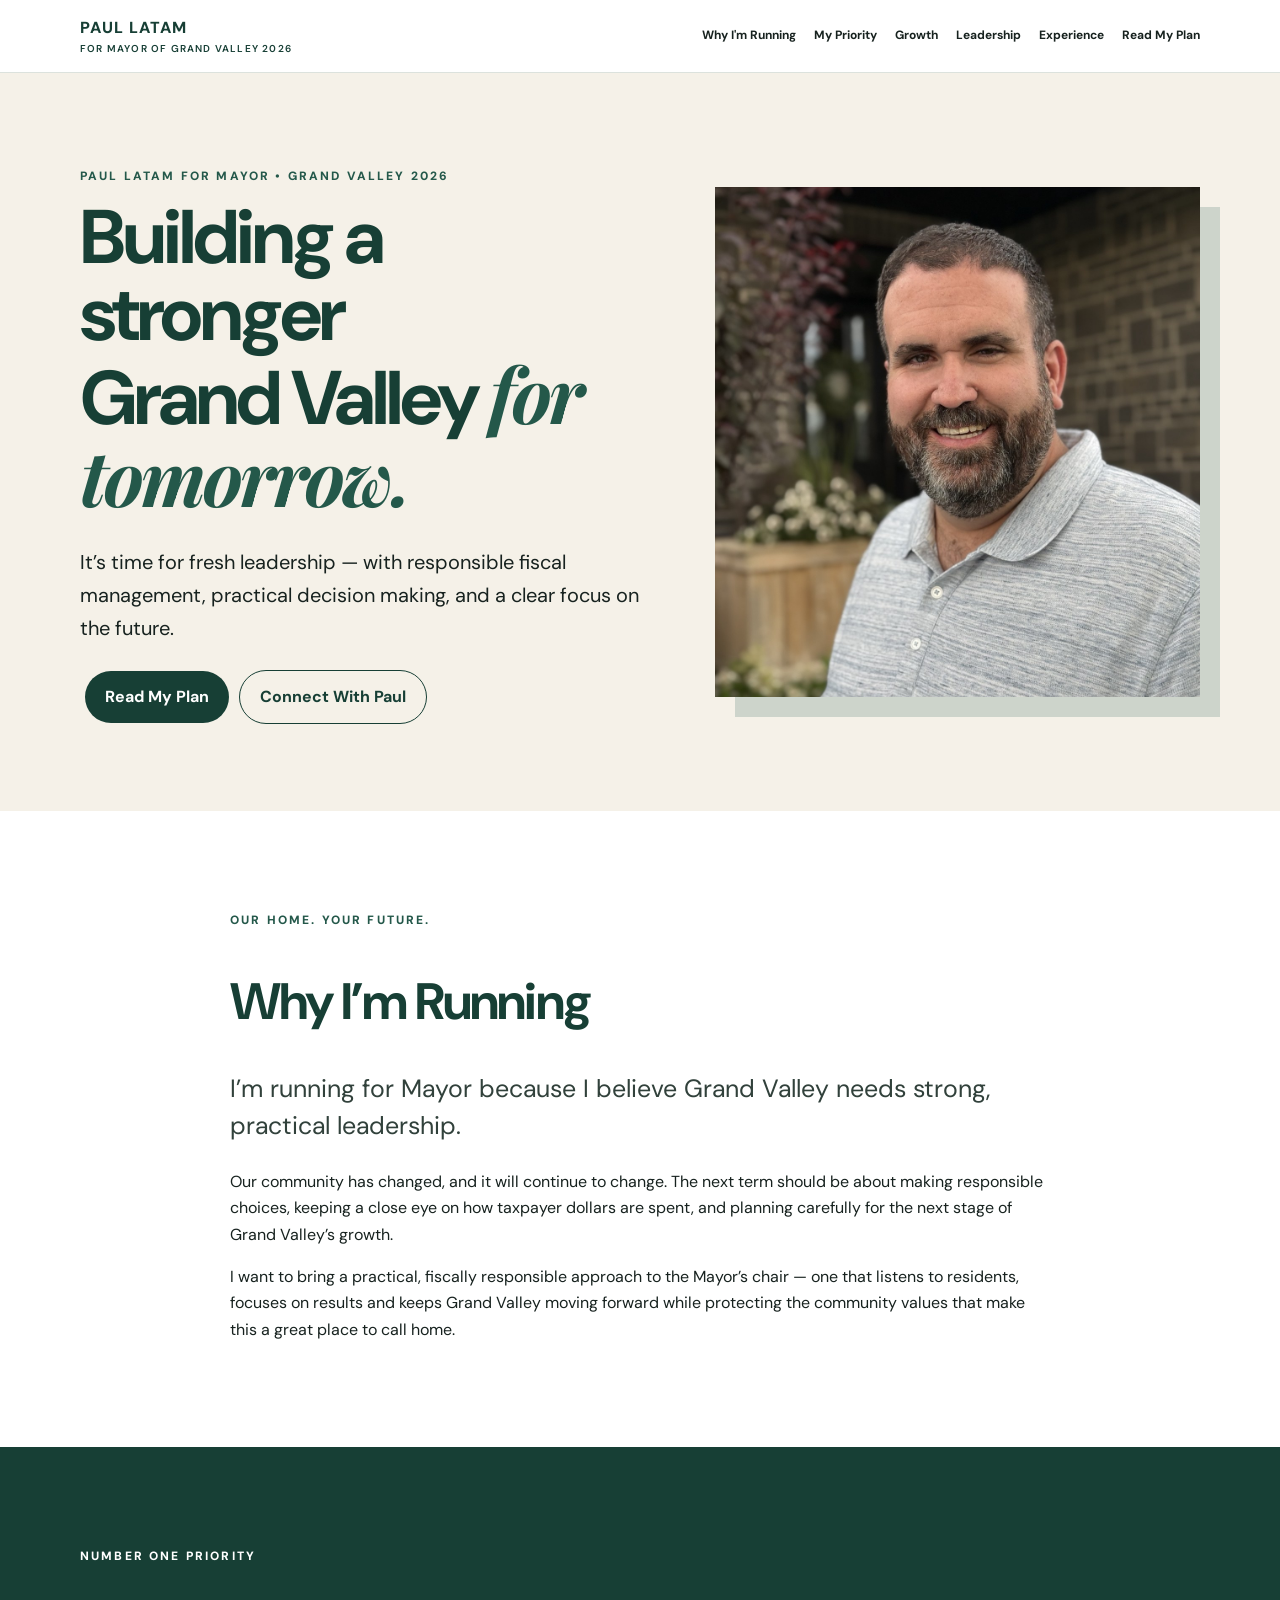
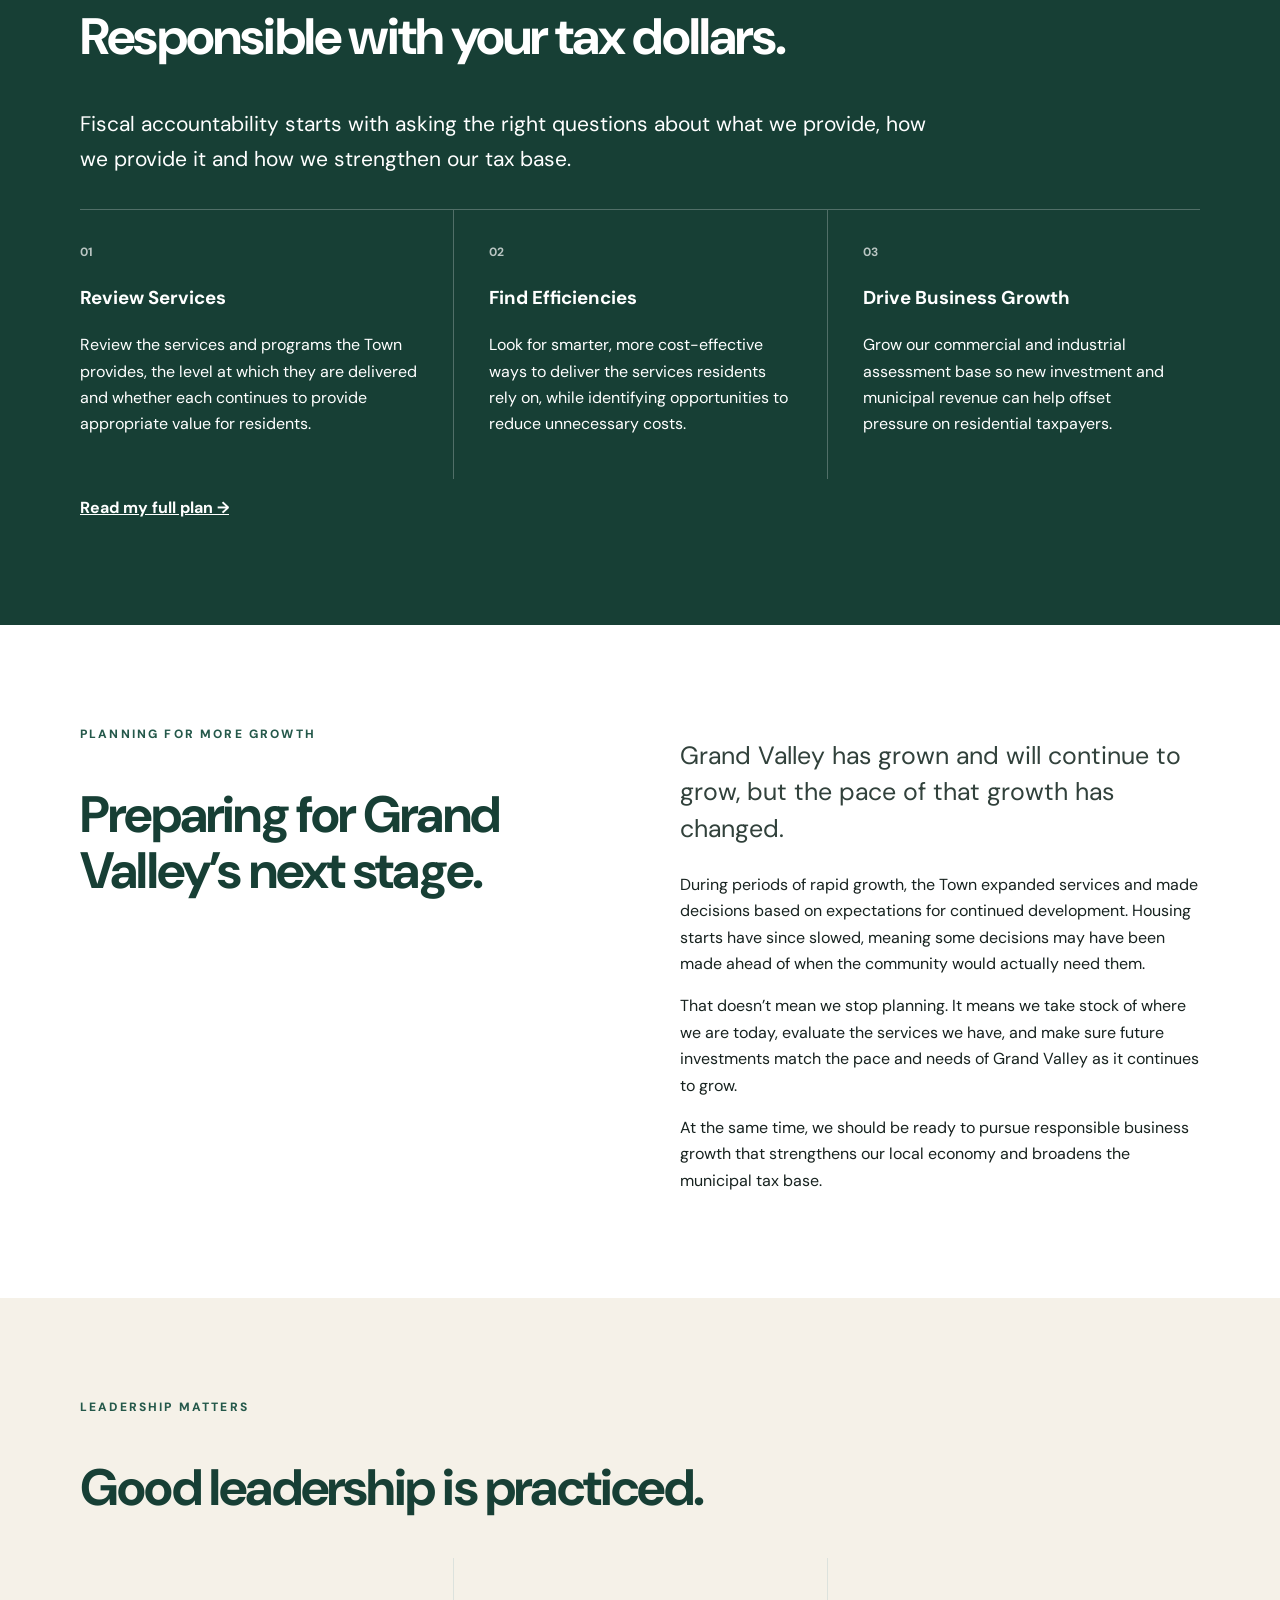
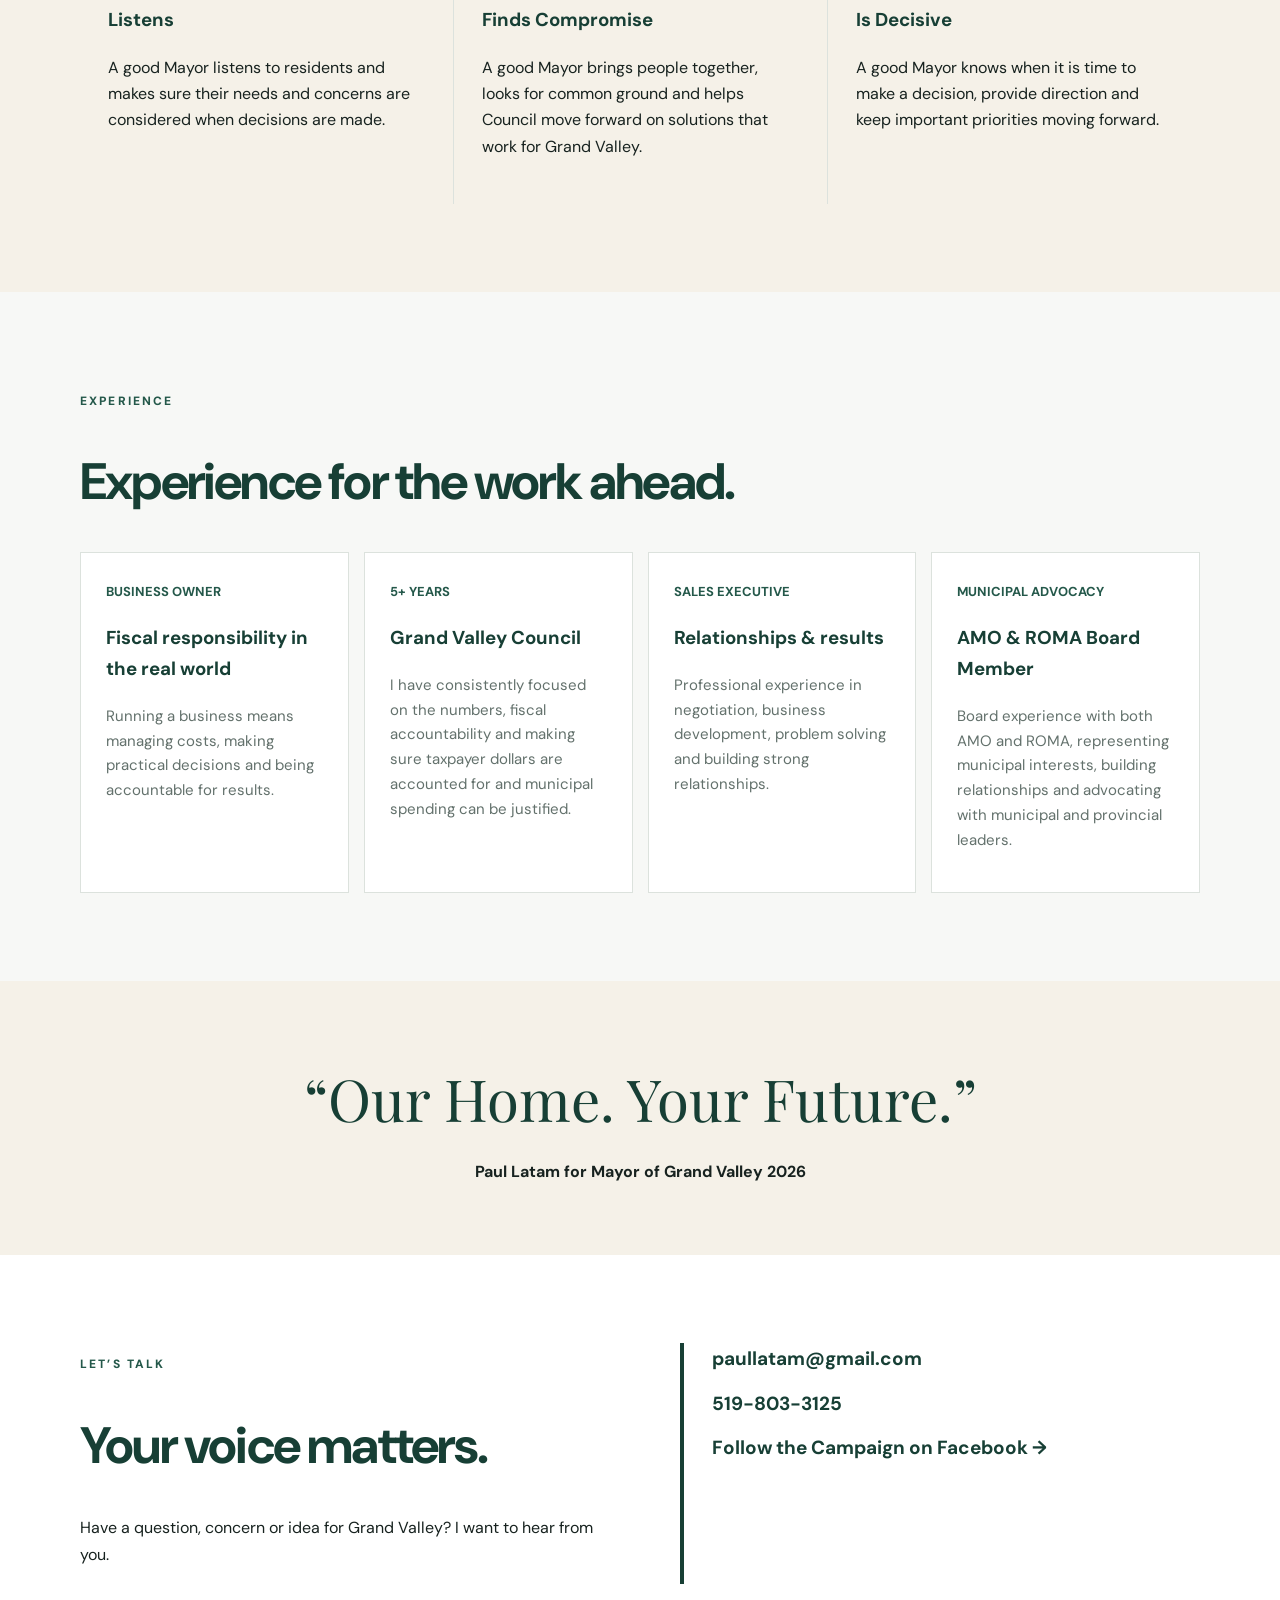
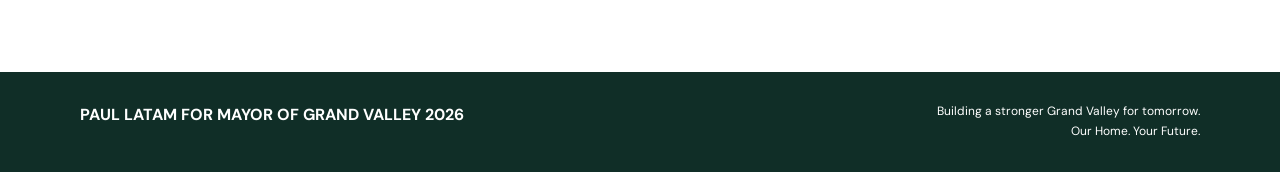
==== commit f75abd39: "Add files via upload" ====
--- a/index.html
+++ b/index.html
@@ -1,148 +1,49 @@
 <!doctype html>
-<html lang="en">
-<head>
-  <meta charset="utf-8">
-  <meta name="viewport" content="width=device-width,initial-scale=1">
-  <meta name="description" content="Paul Latam for Mayor of Grand Valley. Fresh leadership focused on responsible finances, practical growth and Grand Valley's future.">
-  <title>Paul Latam | For Mayor of Grand Valley</title>
-  <link rel="stylesheet" href="styles.css">
-</head>
-<body>
-<header>
-  <div class="wrap nav">
-    <a class="brand" href="#top"><span class="brand-first">PAUL</span> <span class="brand-last">LATAM</span></a>
-    <nav>
-      <a href="#why">Why I'm Running</a>
-      <a href="#taxes">Budget & Taxes</a>
-      <a href="#growth">Growth</a>
-      <a href="#leadership">Leadership</a>
-      <a href="#experience">Experience</a>
-      <a href="keeping-grand-valley-affordable.html">Blog</a>
-      <a href="#contact">Contact</a>
-    </nav>
-  </div>
-</header>
+<html lang="en"><head><meta charset="utf-8"><meta name="viewport" content="width=device-width,initial-scale=1">
+<title>Paul Latam for Mayor of Grand Valley 2026</title><meta name="description" content="Paul Latam for Mayor of Grand Valley 2026. Building a stronger Grand Valley for tomorrow.">
+<link rel="stylesheet" href="styles.css"></head><body>
+<header><div class="wrap nav"><a class="brand" href="index.html">PAUL LATAM <span>FOR MAYOR OF GRAND VALLEY 2026</span></a>
+<nav><a href="#why">Why I'm Running</a><a href="#priority">My Priority</a><a href="#growth">Growth</a><a href="#leadership">Leadership</a><a href="#experience">Experience</a><a href="plan.html">Read My Plan</a></nav></div></header>
+<main>
+<section class="hero"><div class="wrap hero-grid"><div><p class="eyebrow">PAUL LATAM FOR MAYOR • GRAND VALLEY 2026</p>
+<h1>Building a stronger<br>Grand Valley <em>for tomorrow.</em></h1>
+<p class="lead">It’s time for fresh leadership — with responsible fiscal management, practical decision making, and a clear focus on the future.</p>
+<div class="buttons"><a class="btn" href="plan.html">Read My Plan</a><a class="btn alt" href="#contact">Connect With Paul</a></div></div>
+<div class="photo"><img src="paul-latam.jpg" alt="Paul Latam, candidate for Mayor of Grand Valley"></div></div></section>
 
-<main id="top">
-  <section class="hero">
-    <div class="wrap hero-grid">
-      <div>
-        <p class="eyebrow">GRAND VALLEY • 2026</p>
-        <h1>It's time for<br><em>fresh leadership.</em></h1>
-        <p class="lead">Building a stronger Grand Valley for tomorrow — with responsible finances, practical decision-making and a clear focus on the future.</p>
-        <p>
-          <a class="btn" href="#taxes">Budget & Taxes</a>
-          <a class="btn alt" href="keeping-grand-valley-affordable.html">Read My Plan</a>
-        </p>
-      </div>
-      <div class="photo"><img src="paul-latam.jpg" alt="Paul Latam, candidate for Mayor of Grand Valley"></div>
-    </div>
-  </section>
+<section id="why" class="section"><div class="wrap narrow"><p class="eyebrow">OUR HOME. YOUR FUTURE.</p><h2>Why I’m Running</h2>
+<p class="big">I’m running for Mayor because I believe Grand Valley needs strong, practical leadership.</p>
+<p>Our community has changed, and it will continue to change. The next term should be about making responsible choices, keeping a close eye on how taxpayer dollars are spent, and planning carefully for the next stage of Grand Valley’s growth.</p>
+<p>I want to bring a practical, fiscally responsible approach to the Mayor’s chair — one that listens to residents, focuses on results and keeps Grand Valley moving forward while protecting the community values that make this a great place to call home.</p></div></section>
 
-  <section id="why" class="section">
-    <div class="wrap narrow">
-      <p class="eyebrow">WHY I'M RUNNING</p>
-      <h2>Our Home. Your Future.</h2>
-      <p class="big">I’m running for Mayor because I believe Grand Valley needs strong, practical leadership focused on responsible finances, thoughtful growth and the future of our community.</p>
-      <p>This election is about the kind of leadership we need to make thoughtful decisions about where Grand Valley goes next. I want to help protect the small-town character people value while making sure we are financially responsible and ready for future opportunities.</p>
-      <p>I grew up in Hillsburgh, so I know what small-town life feels like — knowing your neighbours, saying hello on the street and recognizing people when you walk downtown. I believe Grand Valley can grow and prosper without losing that sense of community.</p>
-    </div>
-  </section>
+<section id="priority" class="section green"><div class="wrap"><p class="eyebrow">NUMBER ONE PRIORITY</p><h2>Responsible with your tax dollars.</h2>
+<p class="intro">Fiscal accountability starts with asking the right questions about what we provide, how we provide it and how we strengthen our tax base.</p>
+<div class="three"><article><b>01</b><h3>Review Services</h3><p>Review the services and programs the Town provides, the level at which they are delivered and whether each continues to provide appropriate value for residents.</p></article>
+<article><b>02</b><h3>Find Efficiencies</h3><p>Look for smarter, more cost-effective ways to deliver the services residents rely on, while identifying opportunities to reduce unnecessary costs.</p></article>
+<article><b>03</b><h3>Drive Business Growth</h3><p>Grow our commercial and industrial assessment base so new investment and municipal revenue can help offset pressure on residential taxpayers.</p></article></div>
+<p class="more"><a href="plan.html">Read my full plan →</a></p></div></section>
 
-  <section id="taxes" class="section navy">
-    <div class="wrap">
-      <p class="eyebrow">BUDGET & TAXES</p>
-      <h2>My #1 priority.</h2>
-      <p class="intro">I am not going to promise that property taxes will go down. My goal is to work with Council and staff to keep increases as reasonable as possible — ideally closer to inflation where we can. That takes teamwork, difficult conversations and a careful look at how the Town spends your money.</p>
-      <div class="grid three">
-        <article>
-          <b>01</b>
-          <h3>Review Services</h3>
-          <p>Evaluate what services we provide, whether we still need them at their current level and whether some can be reduced or changed without hurting the community.</p>
-        </article>
-        <article>
-          <b>02</b>
-          <h3>Find Efficiencies</h3>
-          <p>Look at how services are delivered and identify cost-saving measures, smarter processes and better ways to get the same or better result.</p>
-        </article>
-        <article>
-          <b>03</b>
-          <h3>Drive Business Growth</h3>
-          <p>Prepare now to attract investment to our employment lands so a broader business tax base can help reduce pressure on residential taxpayers.</p>
-        </article>
-      </div>
-      <p class="section-link"><a href="keeping-grand-valley-affordable.html">Read the full Budget & Taxes post →</a></p>
-    </div>
-  </section>
+<section id="growth" class="section"><div class="wrap two"><div><p class="eyebrow">PLANNING FOR MORE GROWTH</p><h2>Preparing for Grand Valley’s next stage.</h2></div><div>
+<p class="big">Grand Valley has grown and will continue to grow, but the pace of that growth has changed.</p>
+<p>During periods of rapid growth, the Town expanded services and made decisions based on expectations for continued development. Housing starts have since slowed, meaning some decisions may have been made ahead of when the community would actually need them.</p>
+<p>That doesn’t mean we stop planning. It means we take stock of where we are today, evaluate the services we have, and make sure future investments match the pace and needs of Grand Valley as it continues to grow.</p>
+<p>At the same time, we should be ready to pursue responsible business growth that strengthens our local economy and broadens the municipal tax base.</p></div></div></section>
 
-  <section id="growth" class="section">
-    <div class="wrap two">
-      <div>
-        <p class="eyebrow">PLANNING FOR GROWTH</p>
-        <h2>Be ready before the opportunity arrives.</h2>
-      </div>
-      <div>
-        <p class="big">Grand Valley's employment lands can be an important part of keeping future residential tax pressure reasonable.</p>
-        <p>The pumping station is moving forward, but we should not wait until servicing is complete to start planning. We can work now on the planning framework, how those lands will be marketed and how we invite businesses to invest in Grand Valley.</p>
-        <p>Business growth should strengthen our tax base while respecting the small-town character that makes Grand Valley a place people are proud to call home.</p>
-      </div>
-    </div>
-  </section>
+<section id="leadership" class="section cream"><div class="wrap"><p class="eyebrow">LEADERSHIP MATTERS</p><h2>Good leadership is practiced.</h2>
+<div class="leadgrid"><article><h3>Listens</h3><p>A good Mayor listens to residents and makes sure their needs and concerns are considered when decisions are made.</p></article>
+<article><h3>Finds Compromise</h3><p>A good Mayor brings people together, looks for common ground and helps Council move forward on solutions that work for Grand Valley.</p></article>
+<article><h3>Is Decisive</h3><p>A good Mayor knows when it is time to make a decision, provide direction and keep important priorities moving forward.</p></article></div></div></section>
 
-  <section id="leadership" class="section light">
-    <div class="wrap">
-      <p class="eyebrow">THE KIND OF MAYOR I WILL BE</p>
-      <h2>Good leadership is practical.</h2>
-      <div class="leadership-grid">
-        <article><span>LISTENS.</span><p>A good mayor listens before making decisions and makes sure residents, Council and staff are heard.</p></article>
-        <article><span>FINDS COMPROMISE.</span><p>A good mayor works through different perspectives and looks for a practical path forward.</p></article>
-        <article><span>IS DECISIVE.</span><p>When the discussion is done, leadership also means being prepared to make a decision and move ahead.</p></article>
-      </div>
-    </div>
-  </section>
+<section id="experience" class="section gray"><div class="wrap"><p class="eyebrow">EXPERIENCE</p><h2>Experience for the work ahead.</h2>
+<div class="cards">
+<article><b>BUSINESS OWNER</b><h3>Fiscal responsibility in the real world</h3><p>Running a business means managing costs, making practical decisions and being accountable for results.</p></article>
+<article><b>5+ YEARS</b><h3>Grand Valley Council</h3><p>I have consistently focused on the numbers, fiscal accountability and making sure taxpayer dollars are accounted for and municipal spending can be justified.</p></article>
+<article><b>SALES EXECUTIVE</b><h3>Relationships & results</h3><p>Professional experience in negotiation, business development, problem solving and building strong relationships.</p></article>
+<article><b>MUNICIPAL ADVOCACY</b><h3>AMO & ROMA Board Member</h3><p>Board experience with both AMO and ROMA, representing municipal interests, building relationships and advocating with municipal and provincial leaders.</p></article>
+</div></div></section>
 
-  <section id="experience" class="section">
-    <div class="wrap">
-      <p class="eyebrow">EXPERIENCE</p>
-      <h2>Experience I can bring to the mayor's chair.</h2>
-      <div class="cards">
-        <article><b>5+ YEARS</b><h3>Grand Valley Council</h3><p>First-hand experience with municipal budgets, services, planning and the decisions facing our community.</p></article>
-        <article><b>AMO & ROMA</b><h3>Municipal Advocacy</h3><p>Experience representing municipal interests and building relationships at the provincial level.</p></article>
-        <article><b>PROFESSIONAL</b><h3>Sales Executive</h3><p>Relationship building, communication, problem-solving, negotiation and presenting a strong case for opportunities.</p></article>
-        <article><b>LOCAL BUSINESS</b><h3>Business Owner</h3><p>My wife and I run a business, giving me practical experience managing costs, customers and day-to-day decisions.</p></article>
-      </div>
-    </div>
-  </section>
+<section class="quote"><div class="wrap"><blockquote>“Our Home. Your Future.”</blockquote><strong>Paul Latam for Mayor of Grand Valley 2026</strong></div></section>
 
-  <section class="quote">
-    <div class="wrap">
-      <blockquote>“Your Voice. Your Vote.”</blockquote>
-      <strong>Working for you. Working for your vote.</strong>
-    </div>
-  </section>
-
-  <section id="contact" class="section">
-    <div class="wrap two">
-      <div>
-        <p class="eyebrow">LET'S TALK</p>
-        <h2>Your voice matters.</h2>
-        <p>If you have a question, an idea or something you think I should know about Grand Valley, I want to hear from you.</p>
-      </div>
-      <div class="contact">
-        <a href="mailto:paullatam@gmail.com">paullatam@gmail.com</a>
-        <a href="tel:+15198033125">519-803-3125</a>
-        <a href="https://www.facebook.com/share/17rsayq1ad/?mibextid=wwXIfr" target="_blank" rel="noopener">Follow the Campaign on Facebook →</a>
-        <a href="keeping-grand-valley-affordable.html">Read the latest campaign post →</a>
-      </div>
-    </div>
-  </section>
-</main>
-
-<footer>
-  <div class="wrap foot">
-    <strong>PAUL LATAM FOR MAYOR OF GRAND VALLEY</strong>
-    <span>Grand Valley. Our Home. Your Future.<br>www.paullatam.ca • 2026</span>
-  </div>
-</footer>
-</body>
-</html>
+<section id="contact" class="section"><div class="wrap two"><div><p class="eyebrow">LET’S TALK</p><h2>Your voice matters.</h2><p>Have a question, concern or idea for Grand Valley? I want to hear from you.</p></div>
+<div class="contact"><a href="mailto:paullatam@gmail.com">paullatam@gmail.com</a><a href="tel:+15198033125">519-803-3125</a><a href="https://www.facebook.com/share/17rsayq1ad/?mibextid=wwXIfr" target="_blank" rel="noopener">Follow the Campaign on Facebook →</a></div></div></section>
+</main><footer><div class="wrap foot"><strong>PAUL LATAM FOR MAYOR OF GRAND VALLEY 2026</strong><span>Building a stronger Grand Valley for tomorrow.<br>Our Home. Your Future.</span></div></footer></body></html>
--- a/styles.css
+++ b/styles.css
@@ -1,2 +1,2 @@
-@import url('https://fonts.googleapis.com/css2?family=DM+Sans:wght@400;500;600;700;800&display=swap');
-:root{--navy:#071d3b;--green:#6aa84f;--green-dark:#4f8438;--cream:#f5f4ef;--ink:#172033;--muted:#637080;--line:#dfe4e8;--light:#f7f8f9}*{box-sizing:border-box}html{scroll-behavior:smooth}body{margin:0;font-family:"DM Sans",Arial,sans-serif;color:var(--ink);line-height:1.65;background:#fff}.wrap{width:min(1120px,92%);margin:auto}.narrow{max-width:820px}header{position:sticky;top:0;background:#fff;z-index:5;border-bottom:1px solid var(--line)}.nav{min-height:70px;display:flex;align-items:center}.brand{margin-right:auto;text-decoration:none;font-weight:800;letter-spacing:.05em}.brand-first{color:var(--green)}.brand-last{color:var(--navy)}nav{display:flex;gap:18px;align-items:center}nav a{text-decoration:none;color:var(--ink);font-size:13px;font-weight:700}.hero{background:var(--cream);padding:82px 0}.hero-grid{display:grid;grid-template-columns:1.08fr .92fr;gap:65px;align-items:center}.eyebrow{font-size:12px;font-weight:800;letter-spacing:.18em;color:var(--green-dark);text-transform:uppercase}h1,h2,h3{color:var(--navy)}h1{font-size:clamp(48px,6vw,76px);line-height:1.02;letter-spacing:-.045em;margin:12px 0 25px}h1 em{font-style:normal;color:var(--green)}h2{font-size:clamp(34px,4vw,53px);line-height:1.08;letter-spacing:-.035em;margin-top:8px}.lead{font-size:20px}.btn{display:inline-block;background:var(--navy);color:#fff;text-decoration:none;padding:13px 20px;border-radius:999px;font-weight:800;margin:5px 7px 5px 0}.btn.alt{background:transparent;color:var(--navy);border:1px solid var(--navy)}.photo{height:510px;overflow:hidden;background:var(--navy);box-shadow:20px 20px 0 #6aa84f33}.photo img{width:100%;height:100%;object-fit:cover;object-position:50% 32%}.section{padding:88px 0}.big{font-size:25px;line-height:1.45;color:#31405a}.navy{background:var(--navy);color:#fff}.navy h2,.navy h3,.navy .eyebrow{color:#fff}.navy .eyebrow{color:#a9d190}.intro{font-size:21px;max-width:900px}.grid{display:grid;grid-template-columns:1fr 1fr;margin-top:30px;border-top:1px solid #ffffff35}.grid.three{grid-template-columns:repeat(3,1fr)}.grid article{padding:30px 34px 25px 0;border-bottom:1px solid #ffffff35}.grid.three article+article{padding-left:34px;border-left:1px solid #ffffff35}.grid b{font-size:12px;opacity:.72;color:#a9d190}.section-link{margin-top:28px}.section-link a{color:#fff;font-weight:800;text-decoration:none;border-bottom:2px solid var(--green)}.two{display:grid;grid-template-columns:1fr 1fr;gap:80px}.light{background:var(--light)}.leadership-grid{display:grid;grid-template-columns:repeat(3,1fr);gap:18px;margin-top:35px}.leadership-grid article{background:#fff;padding:28px;border-top:5px solid var(--green);box-shadow:0 5px 18px #071d3b0a}.leadership-grid span{display:block;color:var(--navy);font-weight:800;font-size:18px}.cards{display:grid;grid-template-columns:repeat(4,1fr);gap:15px}.cards article{border:1px solid var(--line);background:#fff;padding:25px}.cards b{color:var(--green-dark);font-size:13px}.cards p{color:var(--muted);font-size:15px}.quote{background:var(--navy);padding:70px 0;text-align:center;color:#fff}.quote blockquote{font-size:clamp(38px,5vw,58px);font-weight:800;color:#fff;margin:0 0 12px;letter-spacing:-.035em}.quote strong{color:#a9d190}.contact{border-left:4px solid var(--green);padding-left:28px;display:flex;flex-direction:column;gap:13px}.contact a{color:var(--navy);font-size:18px;font-weight:800;text-decoration:none}footer{background:#05152b;color:#fff;padding:30px 0}.foot{display:flex;justify-content:space-between;gap:25px}.foot span{text-align:right;font-size:12px}.article-hero{background:var(--cream);padding:76px 0 62px}.article-hero h1{font-size:clamp(42px,5vw,66px);max-width:950px}.article{padding:64px 0 90px;font-size:18px}.article h2{font-size:34px;margin-top:52px}.article ul{padding-left:24px}.article li{margin:10px 0}.article-points{border-left:5px solid var(--green);padding:5px 0 5px 25px;margin:30px 0}.article-points p{margin:13px 0}.article-close{background:var(--navy);color:#fff;padding:34px;margin-top:55px}.article-close h2{color:#fff;margin:6px 0 15px}.article-close .eyebrow{color:#a9d190}.back-link{margin-top:35px}.back-link a{color:var(--navy);font-weight:800;text-decoration:none}@media(max-width:900px){nav{display:none}.hero-grid,.two{grid-template-columns:1fr}.cards{grid-template-columns:1fr 1fr}.grid.three,.leadership-grid{grid-template-columns:1fr}.grid.three article+article{padding-left:0;border-left:0}.photo{height:440px}.section{padding:64px 0}.foot{flex-direction:column}.foot span{text-align:left}}@media(max-width:520px){.cards{grid-template-columns:1fr}.photo{height:370px}h1{font-size:46px}.big{font-size:22px}.article{font-size:17px}.article-close{padding:25px}}
+@import url('https://fonts.googleapis.com/css2?family=DM+Sans:wght@400;500;600;700&family=Playfair+Display:ital,wght@0,600;1,600&display=swap');
+:root{--g:#173f35;--g2:#24584a;--cream:#f5f1e8;--ink:#17221f;--muted:#63716c;--line:#dce2dd;--gray:#f7f8f6}*{box-sizing:border-box}html{scroll-behavior:smooth}body{margin:0;font-family:"DM Sans",Arial,sans-serif;color:var(--ink);line-height:1.65}.wrap{width:min(1120px,92%);margin:auto}.narrow{max-width:820px}header{position:sticky;top:0;background:#fff;z-index:5;border-bottom:1px solid var(--line)}.nav{min-height:72px;display:flex;align-items:center;gap:28px}.brand{margin-right:auto;color:var(--g);font-weight:800;letter-spacing:.06em;text-decoration:none}.brand span{display:block;font-size:10px;letter-spacing:.12em;font-weight:600}nav{display:flex;gap:18px}nav a{text-decoration:none;color:var(--ink);font-size:12px;font-weight:700}.hero,.planhero{background:var(--cream);padding:82px 0}.hero-grid{display:grid;grid-template-columns:1.08fr .92fr;gap:65px;align-items:center}.eyebrow{font-size:12px;font-weight:800;letter-spacing:.18em;color:var(--g2)}h1,h2,h3{color:var(--g)}h1{font-size:clamp(48px,6vw,76px);line-height:1.02;letter-spacing:-.04em;margin:12px 0 25px}h1 em{font-family:"Playfair Display",Georgia,serif;color:var(--g2)}h2{font-size:clamp(34px,4vw,53px);line-height:1.08;letter-spacing:-.035em}.lead{font-size:20px}.btn{display:inline-block;background:var(--g);color:#fff;text-decoration:none;padding:13px 20px;border-radius:999px;font-weight:700;margin:5px}.btn.alt{background:transparent;color:var(--g);border:1px solid var(--g)}.photo{height:510px;overflow:hidden;background:var(--g);box-shadow:20px 20px 0 #24584a30}.photo img{width:100%;height:100%;object-fit:cover;object-position:50% 32%}.section{padding:88px 0}.big{font-size:25px;line-height:1.45;color:#31413b}.green{background:var(--g);color:#fff}.green h2,.green h3,.green .eyebrow{color:#fff}.intro{font-size:21px;max-width:850px}.three,.leadgrid{display:grid;grid-template-columns:repeat(3,1fr);gap:0;margin-top:32px}.three article{padding:28px 35px 25px 0;border-top:1px solid #ffffff40}.three article+article{padding-left:35px;border-left:1px solid #ffffff40}.three b{font-size:12px;opacity:.7}.more a{color:#fff;font-weight:700}.two{display:grid;grid-template-columns:1fr 1fr;gap:80px}.cream{background:var(--cream)}.leadgrid article{padding:28px}.leadgrid article+article{border-left:1px solid var(--line)}.gray{background:var(--gray)}.cards{display:grid;grid-template-columns:repeat(4,1fr);gap:15px}.cards article{border:1px solid var(--line);background:#fff;padding:25px}.cards b{color:var(--g2);font-size:13px}.cards p{color:var(--muted);font-size:15px}.quote{background:var(--cream);padding:70px 0;text-align:center}.quote blockquote{font-family:"Playfair Display",Georgia,serif;font-size:clamp(38px,5vw,58px);color:var(--g);margin:0 0 12px}.contact{border-left:4px solid var(--g);padding-left:28px;display:flex;flex-direction:column;gap:13px}.contact a{color:var(--g);font-size:19px;font-weight:700;text-decoration:none}footer{background:#102e27;color:#fff;padding:30px 0}.foot{display:flex;justify-content:space-between;gap:25px}.foot span{text-align:right;font-size:12px}@media(max-width:900px){nav{display:none}.hero-grid,.two{grid-template-columns:1fr}.cards{grid-template-columns:1fr 1fr}.three,.leadgrid{grid-template-columns:1fr}.three article+article,.leadgrid article+article{padding-left:0;border-left:0}.photo{height:440px}.section{padding:64px 0}.foot{flex-direction:column}.foot span{text-align:left}}@media(max-width:520px){.cards{grid-template-columns:1fr}.photo{height:370px}h1{font-size:45px}.big{font-size:22px}}
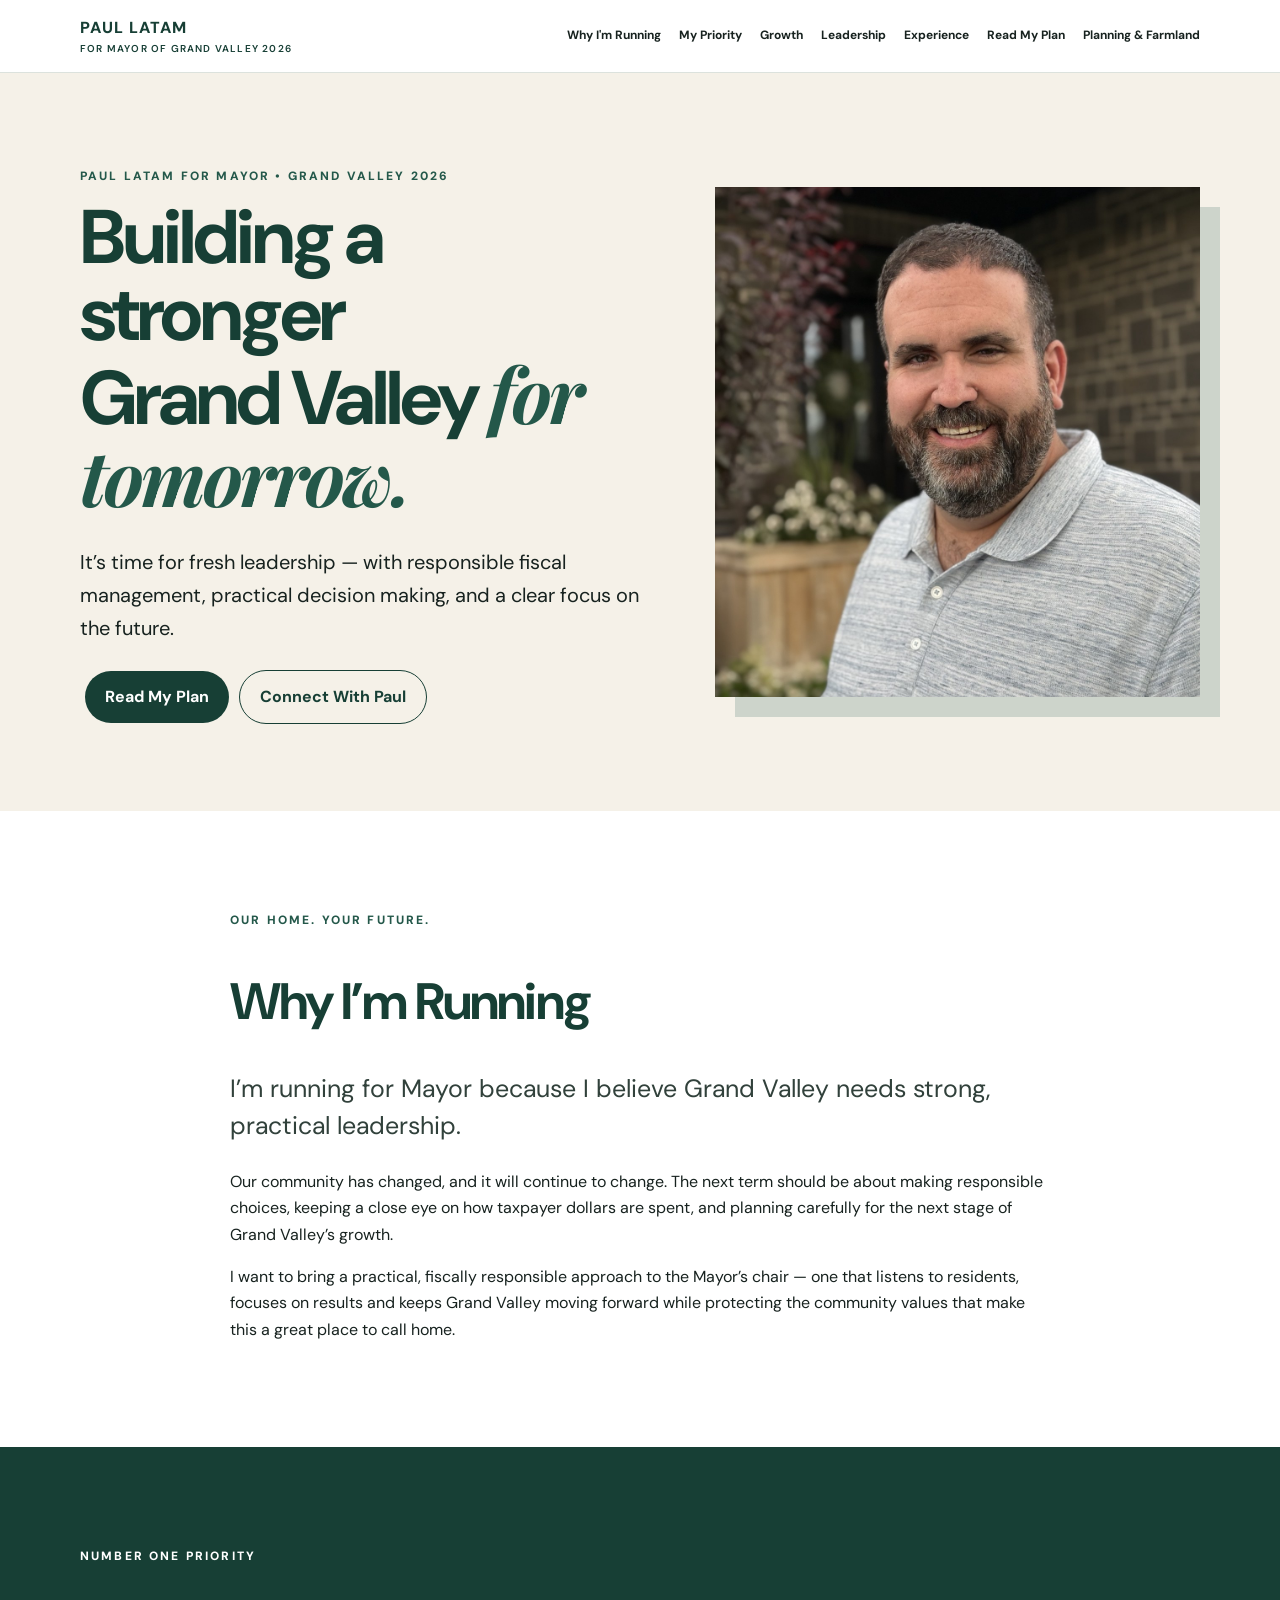
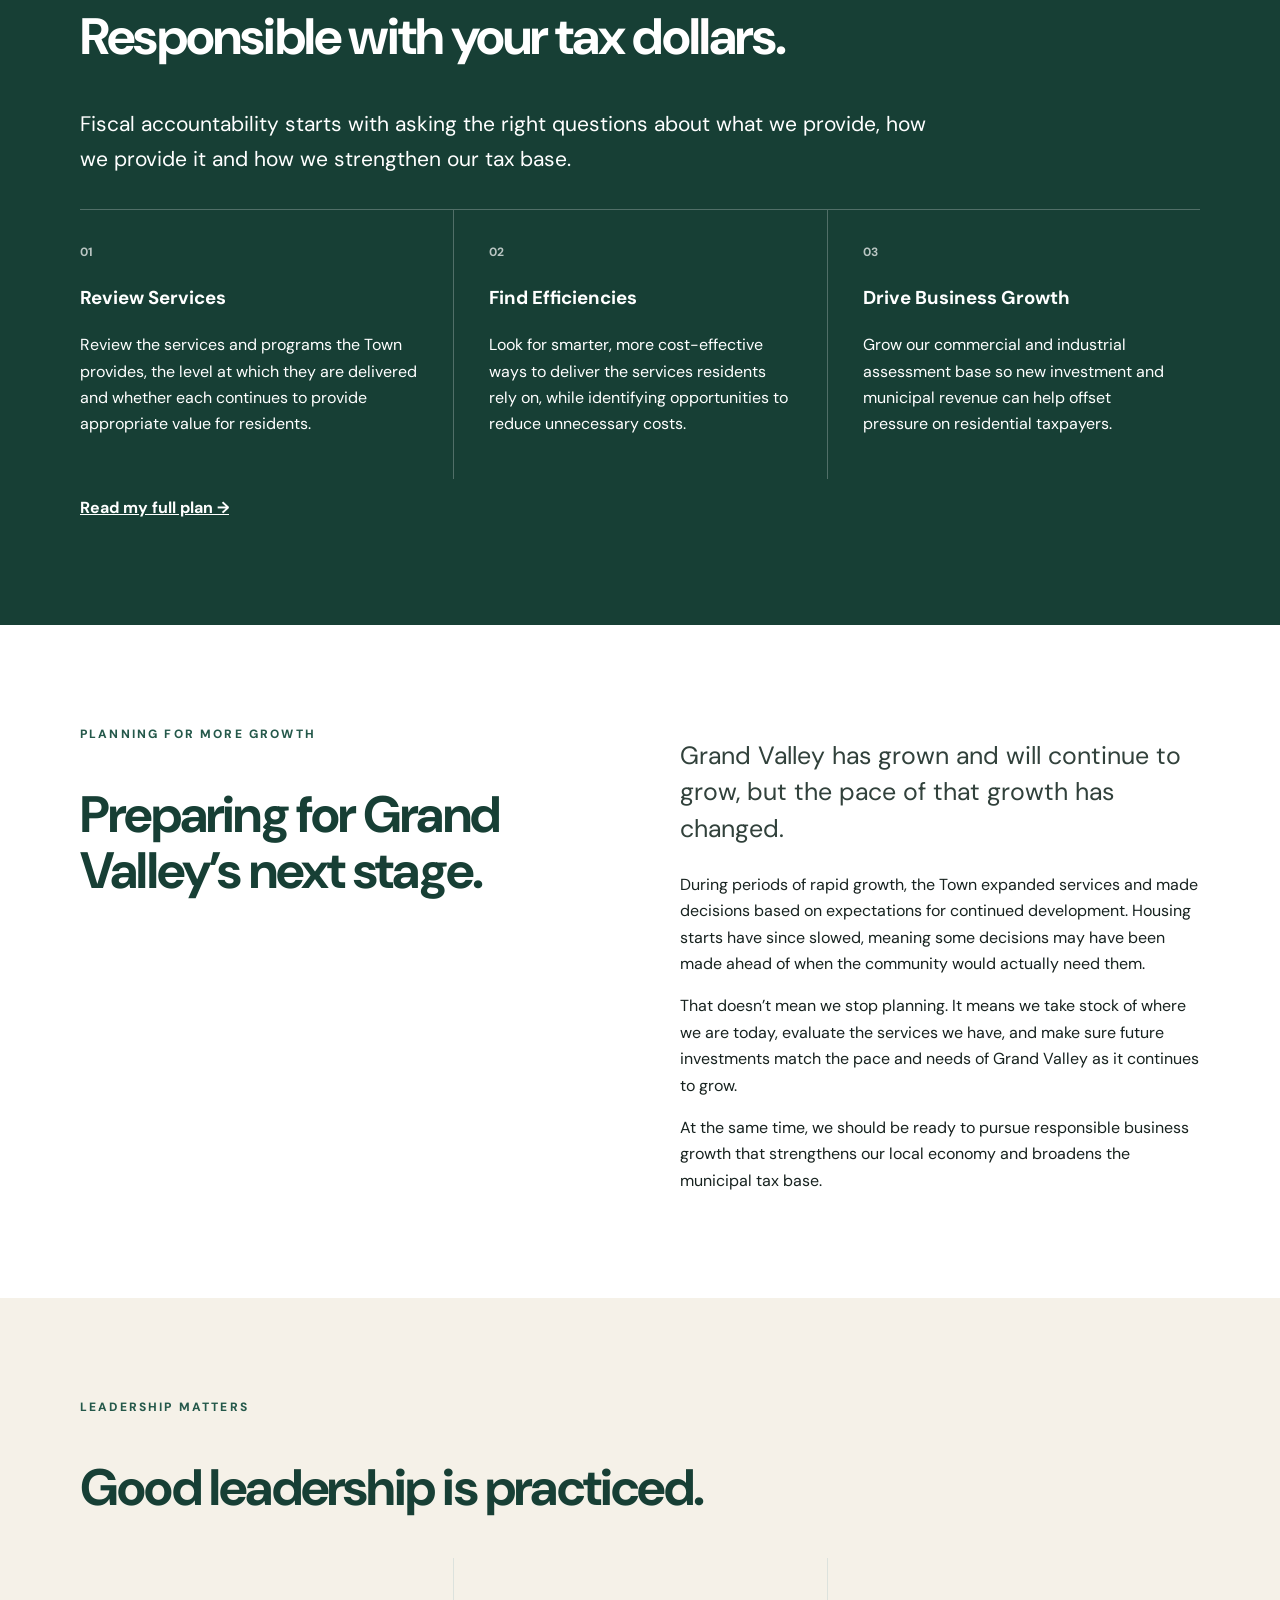
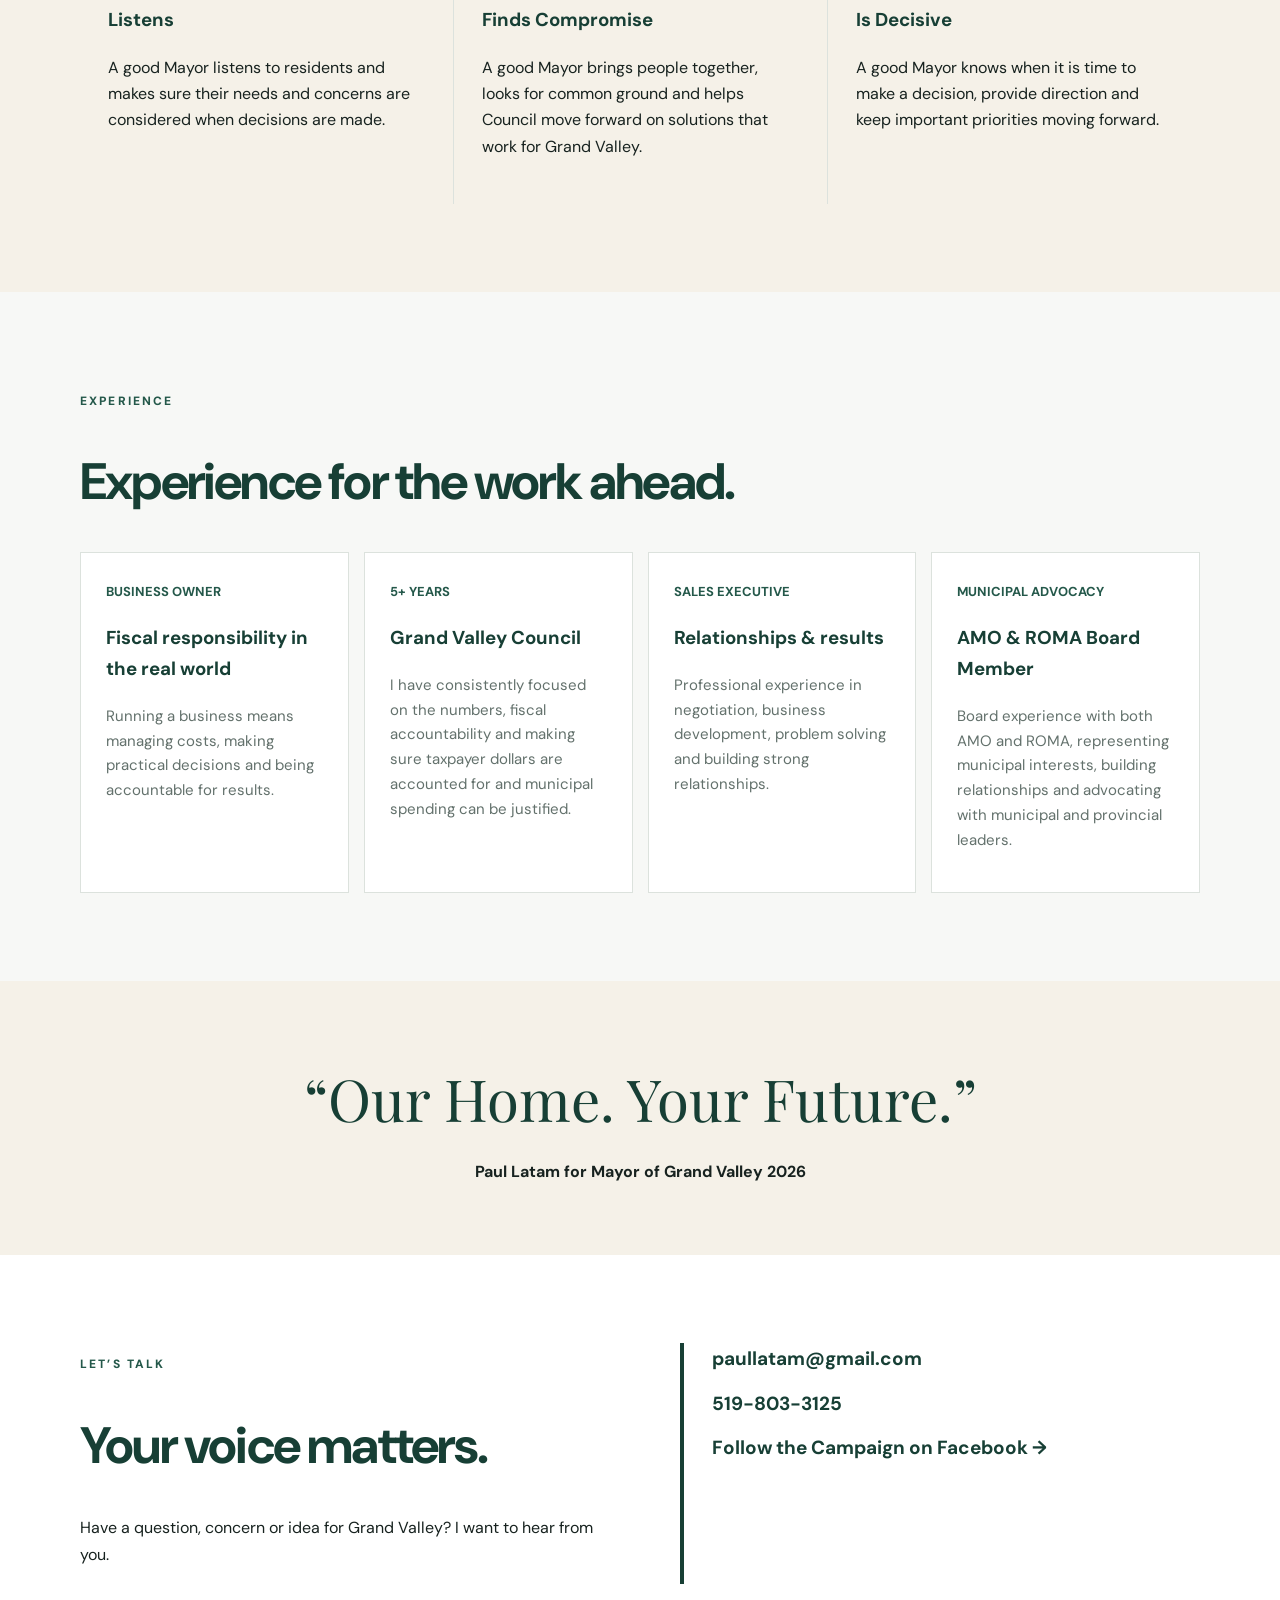
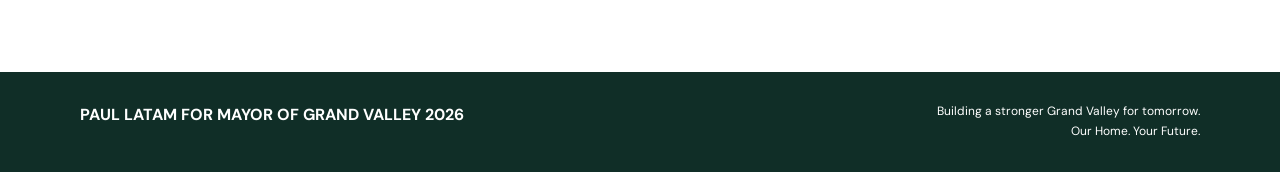
==== commit c8a61a65: "Add files via upload" ====
--- a/index.html
+++ b/index.html
@@ -3,7 +3,7 @@
 <title>Paul Latam for Mayor of Grand Valley 2026</title><meta name="description" content="Paul Latam for Mayor of Grand Valley 2026. Building a stronger Grand Valley for tomorrow.">
 <link rel="stylesheet" href="styles.css"></head><body>
 <header><div class="wrap nav"><a class="brand" href="index.html">PAUL LATAM <span>FOR MAYOR OF GRAND VALLEY 2026</span></a>
-<nav><a href="#why">Why I'm Running</a><a href="#priority">My Priority</a><a href="#growth">Growth</a><a href="#leadership">Leadership</a><a href="#experience">Experience</a><a href="plan.html">Read My Plan</a></nav></div></header>
+<nav><a href="#why">Why I'm Running</a><a href="#priority">My Priority</a><a href="#growth">Growth</a><a href="#leadership">Leadership</a><a href="#experience">Experience</a><a href="plan.html">Read My Plan</a><a href="planning-farmland.html">Planning & Farmland</a></nav></div></header>
 <main>
 <section class="hero"><div class="wrap hero-grid"><div><p class="eyebrow">PAUL LATAM FOR MAYOR • GRAND VALLEY 2026</p>
 <h1>Building a stronger<br>Grand Valley <em>for tomorrow.</em></h1>
--- a/styles.css
+++ b/styles.css
@@ -1,2 +1,4 @@
 @import url('https://fonts.googleapis.com/css2?family=DM+Sans:wght@400;500;600;700&family=Playfair+Display:ital,wght@0,600;1,600&display=swap');
-:root{--g:#173f35;--g2:#24584a;--cream:#f5f1e8;--ink:#17221f;--muted:#63716c;--line:#dce2dd;--gray:#f7f8f6}*{box-sizing:border-box}html{scroll-behavior:smooth}body{margin:0;font-family:"DM Sans",Arial,sans-serif;color:var(--ink);line-height:1.65}.wrap{width:min(1120px,92%);margin:auto}.narrow{max-width:820px}header{position:sticky;top:0;background:#fff;z-index:5;border-bottom:1px solid var(--line)}.nav{min-height:72px;display:flex;align-items:center;gap:28px}.brand{margin-right:auto;color:var(--g);font-weight:800;letter-spacing:.06em;text-decoration:none}.brand span{display:block;font-size:10px;letter-spacing:.12em;font-weight:600}nav{display:flex;gap:18px}nav a{text-decoration:none;color:var(--ink);font-size:12px;font-weight:700}.hero,.planhero{background:var(--cream);padding:82px 0}.hero-grid{display:grid;grid-template-columns:1.08fr .92fr;gap:65px;align-items:center}.eyebrow{font-size:12px;font-weight:800;letter-spacing:.18em;color:var(--g2)}h1,h2,h3{color:var(--g)}h1{font-size:clamp(48px,6vw,76px);line-height:1.02;letter-spacing:-.04em;margin:12px 0 25px}h1 em{font-family:"Playfair Display",Georgia,serif;color:var(--g2)}h2{font-size:clamp(34px,4vw,53px);line-height:1.08;letter-spacing:-.035em}.lead{font-size:20px}.btn{display:inline-block;background:var(--g);color:#fff;text-decoration:none;padding:13px 20px;border-radius:999px;font-weight:700;margin:5px}.btn.alt{background:transparent;color:var(--g);border:1px solid var(--g)}.photo{height:510px;overflow:hidden;background:var(--g);box-shadow:20px 20px 0 #24584a30}.photo img{width:100%;height:100%;object-fit:cover;object-position:50% 32%}.section{padding:88px 0}.big{font-size:25px;line-height:1.45;color:#31413b}.green{background:var(--g);color:#fff}.green h2,.green h3,.green .eyebrow{color:#fff}.intro{font-size:21px;max-width:850px}.three,.leadgrid{display:grid;grid-template-columns:repeat(3,1fr);gap:0;margin-top:32px}.three article{padding:28px 35px 25px 0;border-top:1px solid #ffffff40}.three article+article{padding-left:35px;border-left:1px solid #ffffff40}.three b{font-size:12px;opacity:.7}.more a{color:#fff;font-weight:700}.two{display:grid;grid-template-columns:1fr 1fr;gap:80px}.cream{background:var(--cream)}.leadgrid article{padding:28px}.leadgrid article+article{border-left:1px solid var(--line)}.gray{background:var(--gray)}.cards{display:grid;grid-template-columns:repeat(4,1fr);gap:15px}.cards article{border:1px solid var(--line);background:#fff;padding:25px}.cards b{color:var(--g2);font-size:13px}.cards p{color:var(--muted);font-size:15px}.quote{background:var(--cream);padding:70px 0;text-align:center}.quote blockquote{font-family:"Playfair Display",Georgia,serif;font-size:clamp(38px,5vw,58px);color:var(--g);margin:0 0 12px}.contact{border-left:4px solid var(--g);padding-left:28px;display:flex;flex-direction:column;gap:13px}.contact a{color:var(--g);font-size:19px;font-weight:700;text-decoration:none}footer{background:#102e27;color:#fff;padding:30px 0}.foot{display:flex;justify-content:space-between;gap:25px}.foot span{text-align:right;font-size:12px}@media(max-width:900px){nav{display:none}.hero-grid,.two{grid-template-columns:1fr}.cards{grid-template-columns:1fr 1fr}.three,.leadgrid{grid-template-columns:1fr}.three article+article,.leadgrid article+article{padding-left:0;border-left:0}.photo{height:440px}.section{padding:64px 0}.foot{flex-direction:column}.foot span{text-align:left}}@media(max-width:520px){.cards{grid-template-columns:1fr}.photo{height:370px}h1{font-size:45px}.big{font-size:22px}}+:root{--g:#173f35;--g2:#24584a;--cream:#f5f1e8;--ink:#17221f;--muted:#63716c;--line:#dce2dd;--gray:#f7f8f6}*{box-sizing:border-box}html{scroll-behavior:smooth}body{margin:0;font-family:"DM Sans",Arial,sans-serif;color:var(--ink);line-height:1.65}.wrap{width:min(1120px,92%);margin:auto}.narrow{max-width:820px}header{position:sticky;top:0;background:#fff;z-index:5;border-bottom:1px solid var(--line)}.nav{min-height:72px;display:flex;align-items:center;gap:28px}.brand{margin-right:auto;color:var(--g);font-weight:800;letter-spacing:.06em;text-decoration:none}.brand span{display:block;font-size:10px;letter-spacing:.12em;font-weight:600}nav{display:flex;gap:18px}nav a{text-decoration:none;color:var(--ink);font-size:12px;font-weight:700}.hero,.planhero{background:var(--cream);padding:82px 0}.hero-grid{display:grid;grid-template-columns:1.08fr .92fr;gap:65px;align-items:center}.eyebrow{font-size:12px;font-weight:800;letter-spacing:.18em;color:var(--g2)}h1,h2,h3{color:var(--g)}h1{font-size:clamp(48px,6vw,76px);line-height:1.02;letter-spacing:-.04em;margin:12px 0 25px}h1 em{font-family:"Playfair Display",Georgia,serif;color:var(--g2)}h2{font-size:clamp(34px,4vw,53px);line-height:1.08;letter-spacing:-.035em}.lead{font-size:20px}.btn{display:inline-block;background:var(--g);color:#fff;text-decoration:none;padding:13px 20px;border-radius:999px;font-weight:700;margin:5px}.btn.alt{background:transparent;color:var(--g);border:1px solid var(--g)}.photo{height:510px;overflow:hidden;background:var(--g);box-shadow:20px 20px 0 #24584a30}.photo img{width:100%;height:100%;object-fit:cover;object-position:50% 32%}.section{padding:88px 0}.big{font-size:25px;line-height:1.45;color:#31413b}.green{background:var(--g);color:#fff}.green h2,.green h3,.green .eyebrow{color:#fff}.intro{font-size:21px;max-width:850px}.three,.leadgrid{display:grid;grid-template-columns:repeat(3,1fr);gap:0;margin-top:32px}.three article{padding:28px 35px 25px 0;border-top:1px solid #ffffff40}.three article+article{padding-left:35px;border-left:1px solid #ffffff40}.three b{font-size:12px;opacity:.7}.more a{color:#fff;font-weight:700}.two{display:grid;grid-template-columns:1fr 1fr;gap:80px}.cream{background:var(--cream)}.leadgrid article{padding:28px}.leadgrid article+article{border-left:1px solid var(--line)}.gray{background:var(--gray)}.cards{display:grid;grid-template-columns:repeat(4,1fr);gap:15px}.cards article{border:1px solid var(--line);background:#fff;padding:25px}.cards b{color:var(--g2);font-size:13px}.cards p{color:var(--muted);font-size:15px}.quote{background:var(--cream);padding:70px 0;text-align:center}.quote blockquote{font-family:"Playfair Display",Georgia,serif;font-size:clamp(38px,5vw,58px);color:var(--g);margin:0 0 12px}.contact{border-left:4px solid var(--g);padding-left:28px;display:flex;flex-direction:column;gap:13px}.contact a{color:var(--g);font-size:19px;font-weight:700;text-decoration:none}footer{background:#102e27;color:#fff;padding:30px 0}.foot{display:flex;justify-content:space-between;gap:25px}.foot span{text-align:right;font-size:12px}@media(max-width:900px){nav{display:none}.hero-grid,.two{grid-template-columns:1fr}.cards{grid-template-columns:1fr 1fr}.three,.leadgrid{grid-template-columns:1fr}.three article+article,.leadgrid article+article{padding-left:0;border-left:0}.photo{height:440px}.section{padding:64px 0}.foot{flex-direction:column}.foot span{text-align:left}}@media(max-width:520px){.cards{grid-template-columns:1fr}.photo{height:370px}h1{font-size:45px}.big{font-size:22px}}
+.article-callout{margin:34px 0;padding:24px 28px;background:var(--cream);border-left:5px solid var(--g);color:var(--g);font-size:22px;line-height:1.45}
+.article-closing{margin:36px 0 24px;padding-top:26px;border-top:1px solid var(--line);font-family:"Playfair Display",Georgia,serif;font-size:30px;line-height:1.35;color:var(--g)}
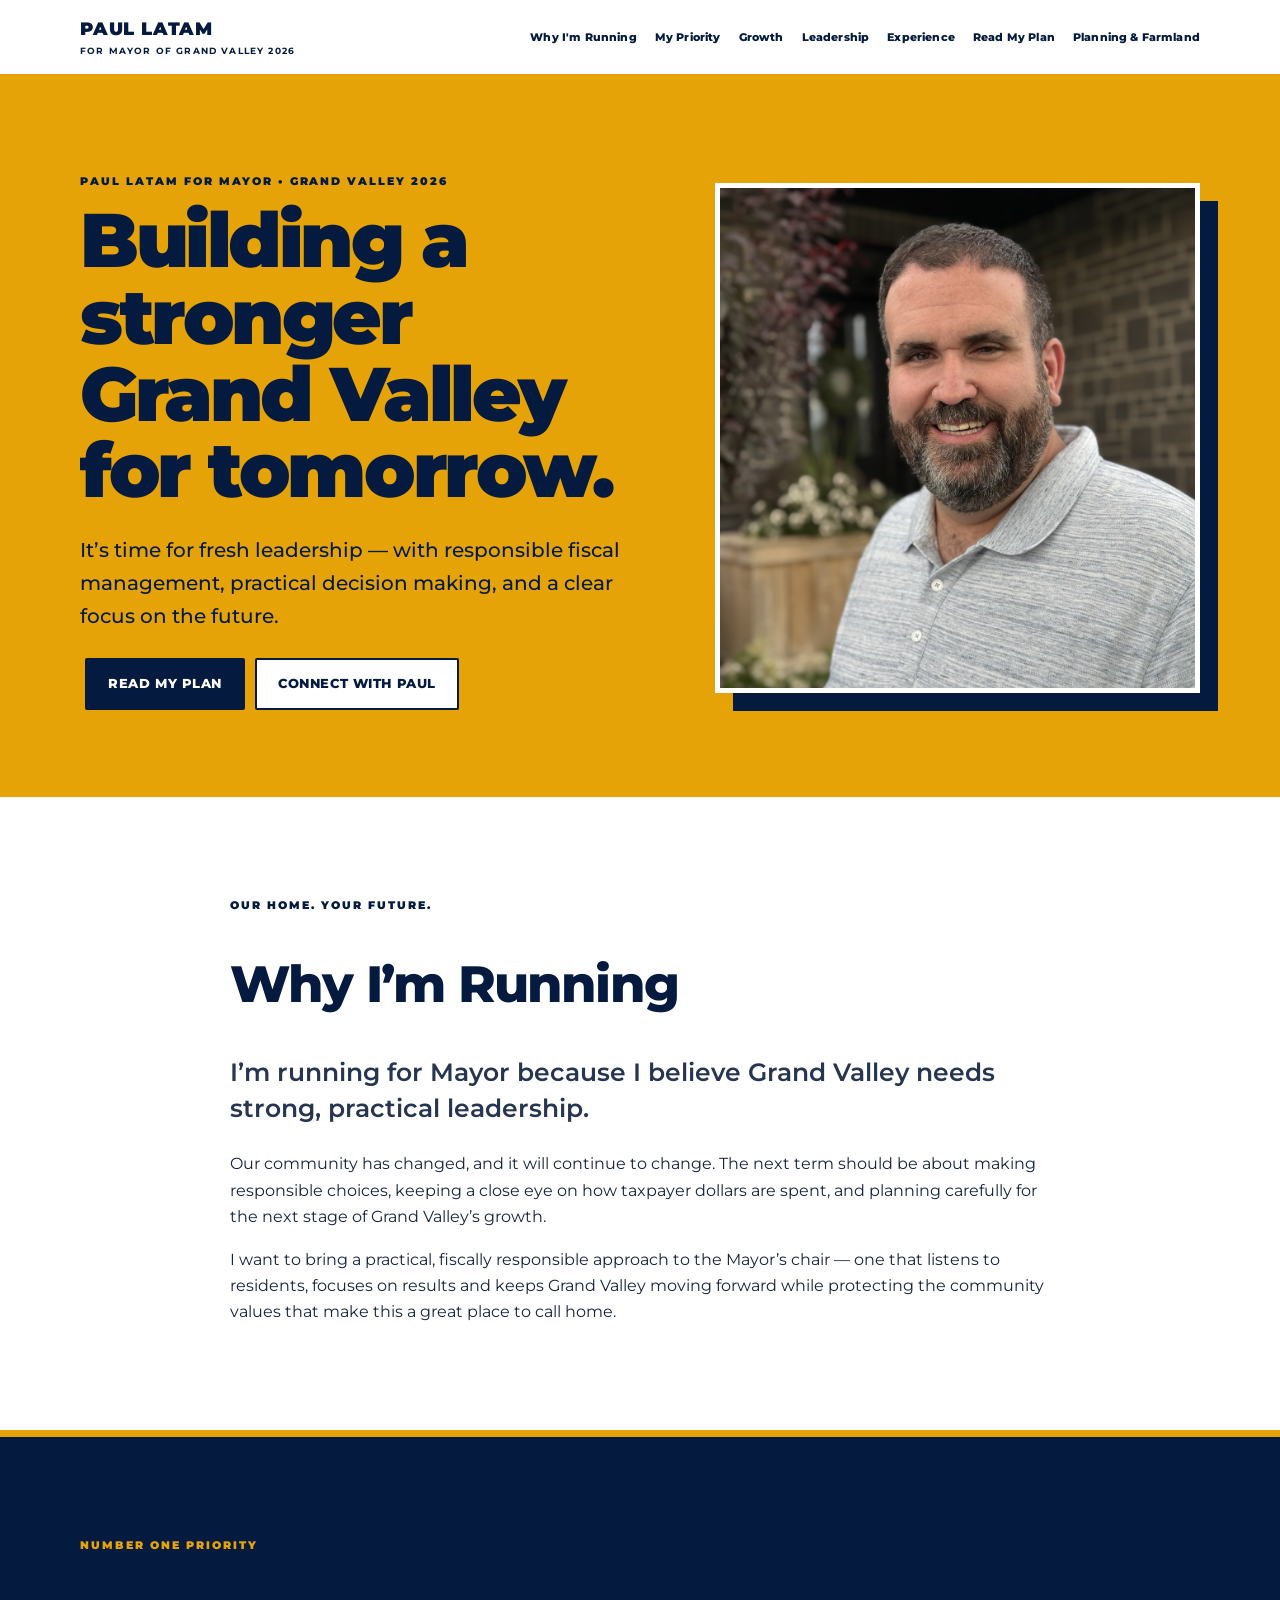
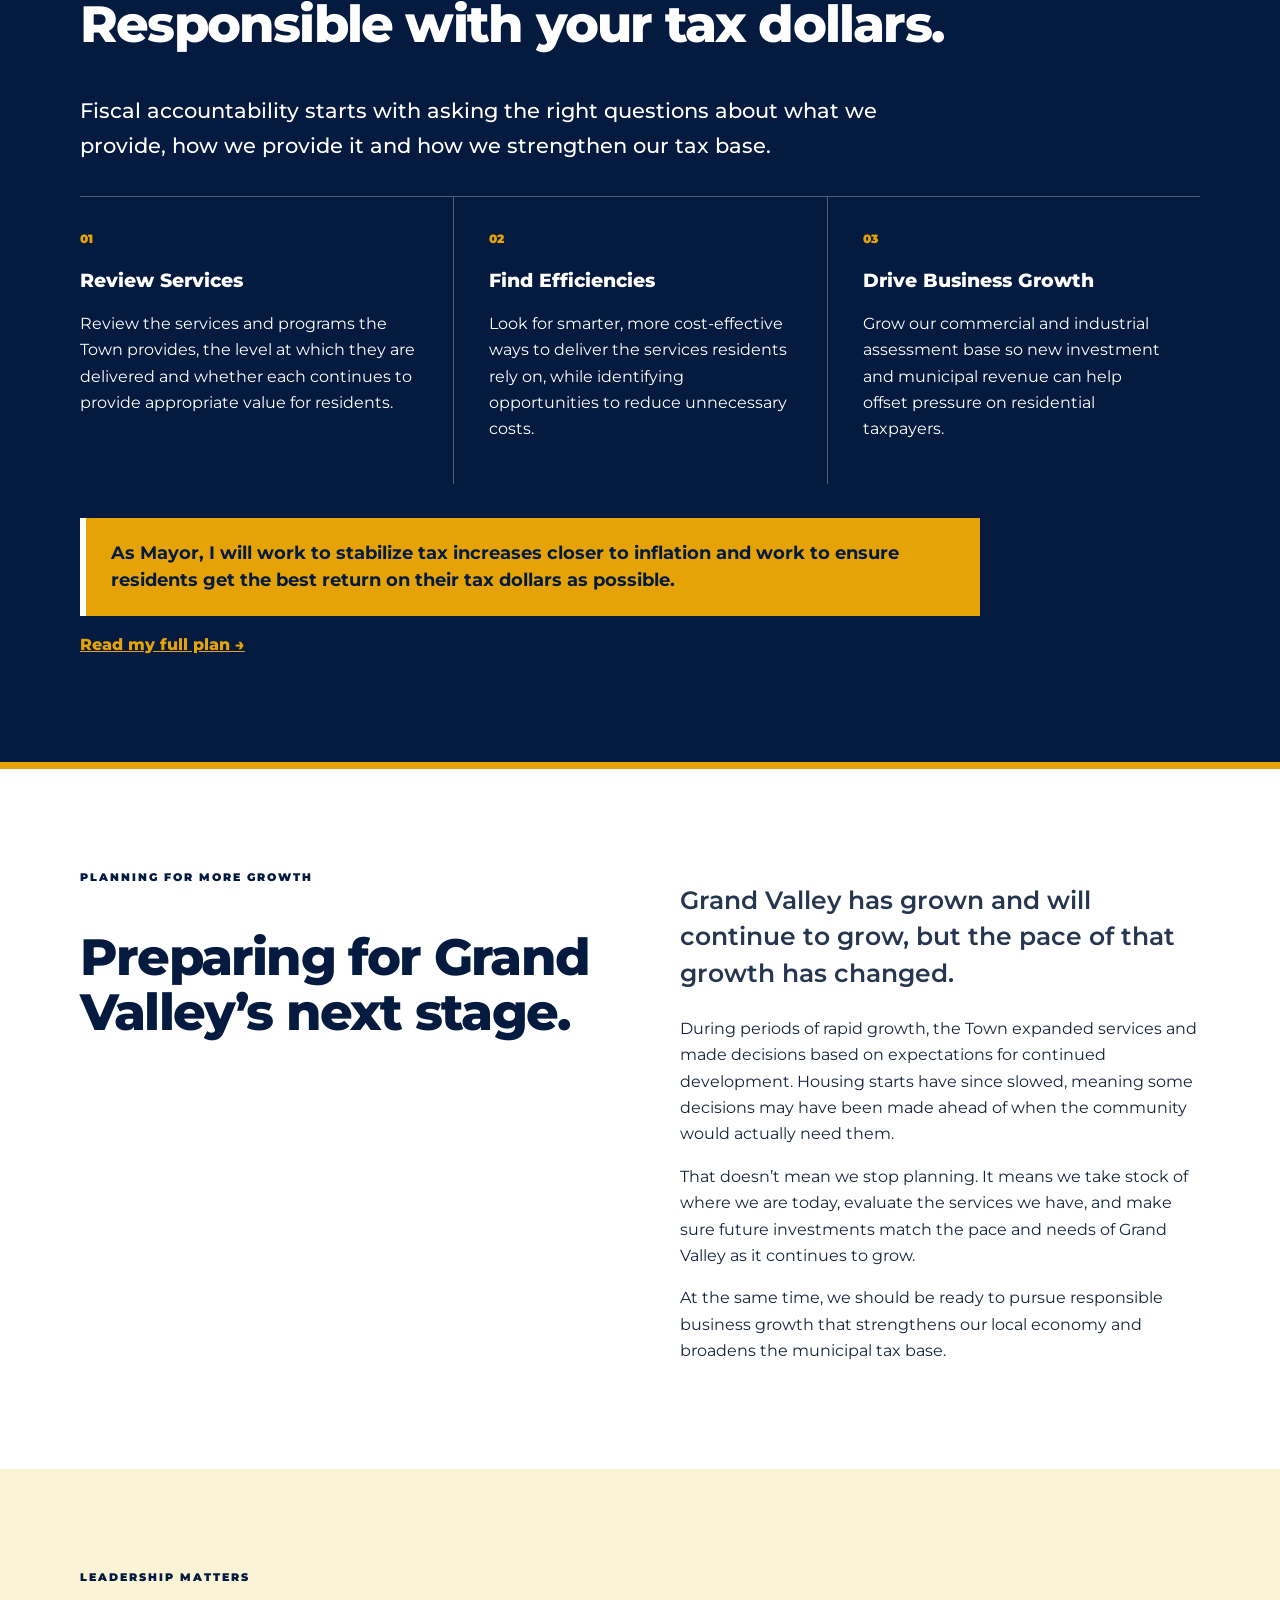
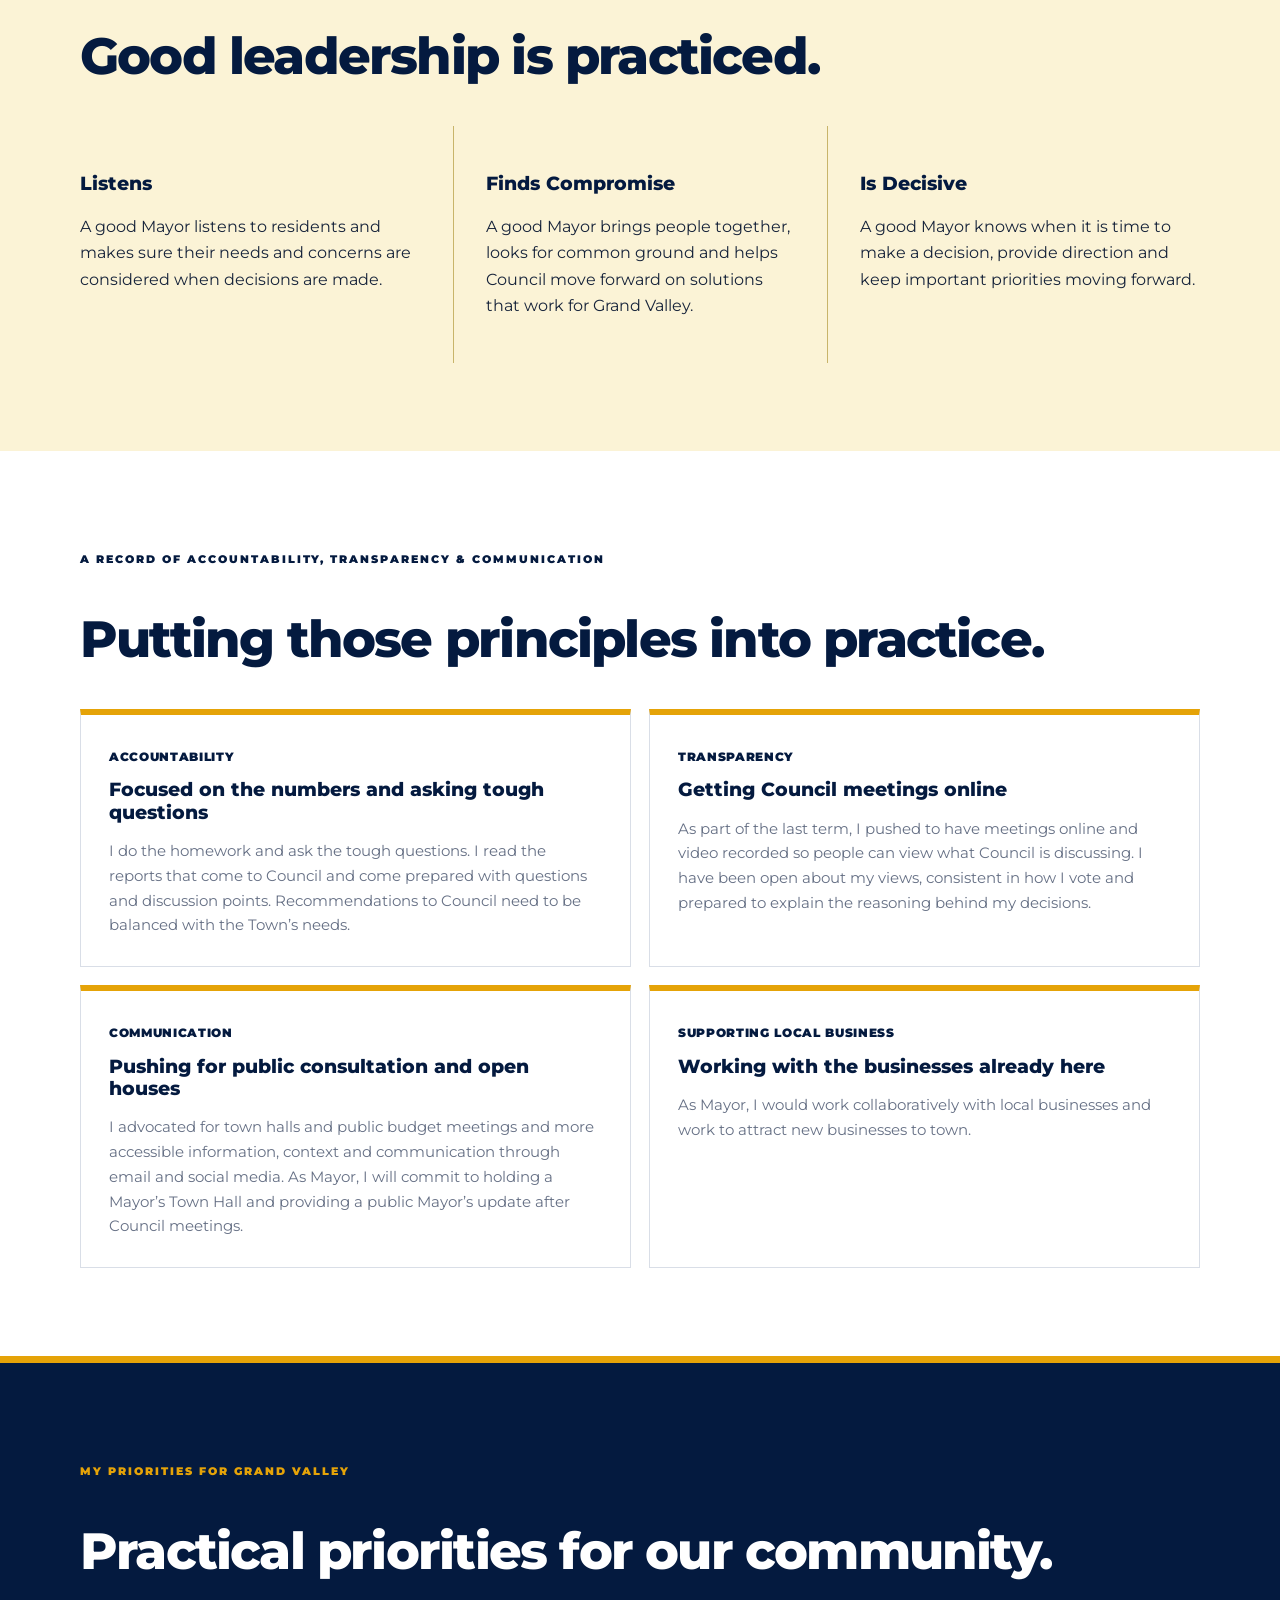
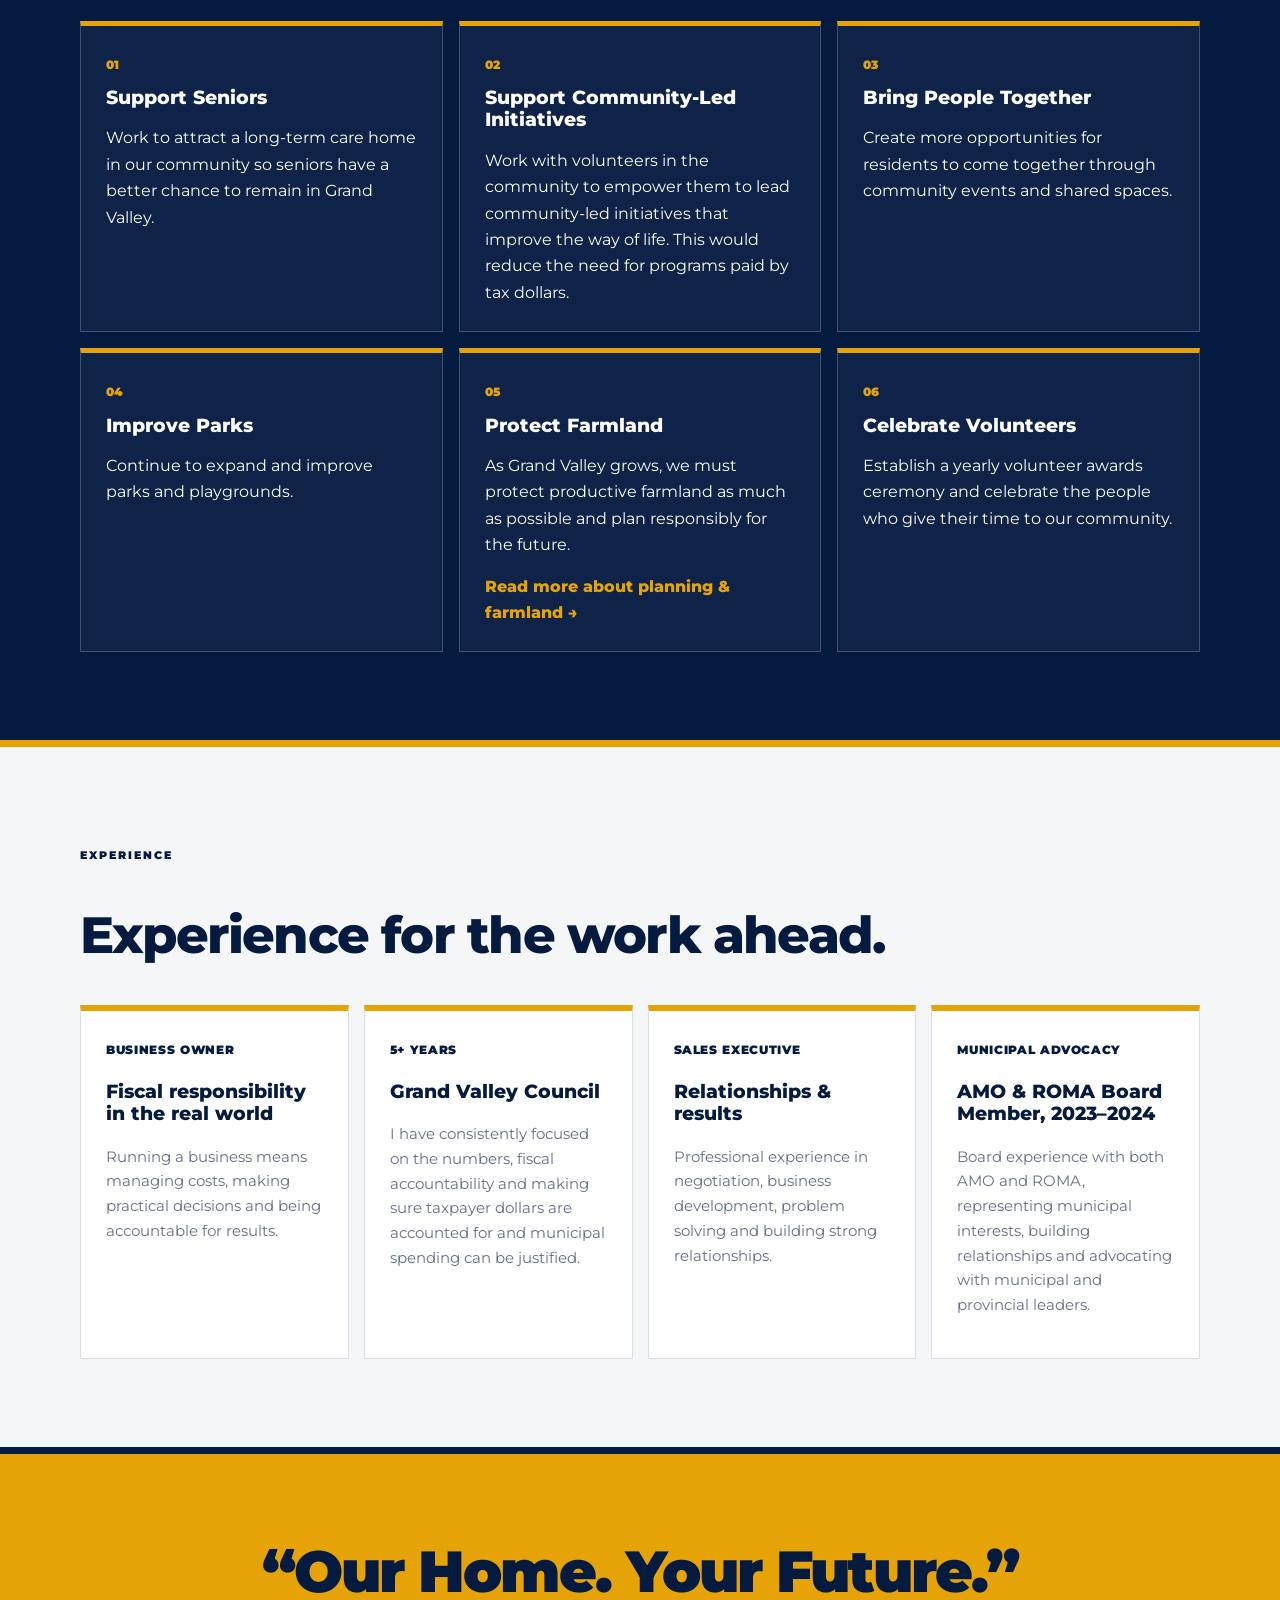
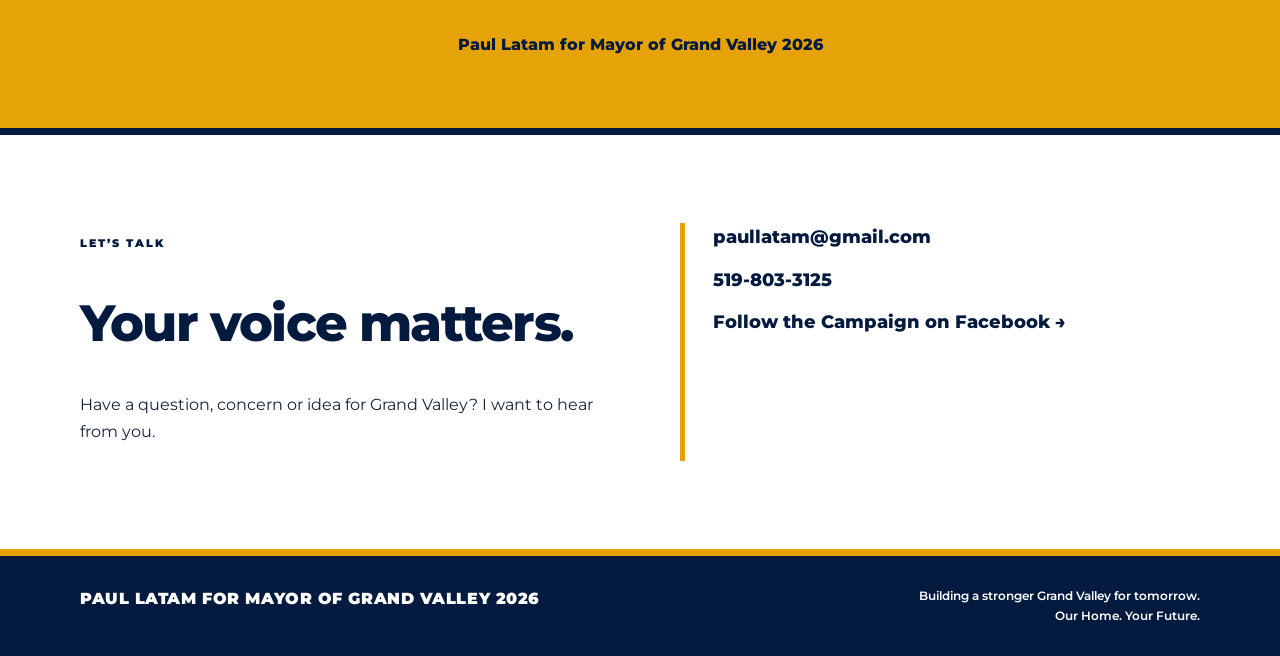
==== commit ba1eda94: "Add files via upload" ====
--- a/index.html
+++ b/index.html
@@ -21,6 +21,7 @@
 <div class="three"><article><b>01</b><h3>Review Services</h3><p>Review the services and programs the Town provides, the level at which they are delivered and whether each continues to provide appropriate value for residents.</p></article>
 <article><b>02</b><h3>Find Efficiencies</h3><p>Look for smarter, more cost-effective ways to deliver the services residents rely on, while identifying opportunities to reduce unnecessary costs.</p></article>
 <article><b>03</b><h3>Drive Business Growth</h3><p>Grow our commercial and industrial assessment base so new investment and municipal revenue can help offset pressure on residential taxpayers.</p></article></div>
+<div class="tax-goal"><strong>As Mayor, I will work to stabilize tax increases closer to inflation and work to ensure residents get the best return on their tax dollars as possible.</strong></div>
 <p class="more"><a href="plan.html">Read my full plan →</a></p></div></section>
 
 <section id="growth" class="section"><div class="wrap two"><div><p class="eyebrow">PLANNING FOR MORE GROWTH</p><h2>Preparing for Grand Valley’s next stage.</h2></div><div>
@@ -34,16 +35,34 @@
 <article><h3>Finds Compromise</h3><p>A good Mayor brings people together, looks for common ground and helps Council move forward on solutions that work for Grand Valley.</p></article>
 <article><h3>Is Decisive</h3><p>A good Mayor knows when it is time to make a decision, provide direction and keep important priorities moving forward.</p></article></div></div></section>
 
+<section id="record" class="section"><div class="wrap"><p class="eyebrow">A RECORD OF ACCOUNTABILITY, TRANSPARENCY & COMMUNICATION</p><h2>Putting those principles into practice.</h2>
+<div class="recordgrid">
+<article><b>ACCOUNTABILITY</b><h3>Focused on the numbers and asking tough questions</h3><p>I do the homework and ask the tough questions. I read the reports that come to Council and come prepared with questions and discussion points. Recommendations to Council need to be balanced with the Town’s needs.</p></article>
+<article><b>TRANSPARENCY</b><h3>Getting Council meetings online</h3><p>As part of the last term, I pushed to have meetings online and video recorded so people can view what Council is discussing. I have been open about my views, consistent in how I vote and prepared to explain the reasoning behind my decisions.</p></article>
+<article><b>COMMUNICATION</b><h3>Pushing for public consultation and open houses</h3><p>I advocated for town halls and public budget meetings and more accessible information, context and communication through email and social media. As Mayor, I will commit to holding a Mayor’s Town Hall and providing a public Mayor’s update after Council meetings.</p></article>
+<article><b>SUPPORTING LOCAL BUSINESS</b><h3>Working with the businesses already here</h3><p>As Mayor, I would work collaboratively with local businesses and work to attract new businesses to town.</p></article>
+</div></div></section>
+
+<section id="priorities" class="section priorities-section"><div class="wrap"><p class="eyebrow">MY PRIORITIES FOR GRAND VALLEY</p><h2>Practical priorities for our community.</h2>
+<div class="prioritygrid">
+<article><b>01</b><h3>Support Seniors</h3><p>Work to attract a long-term care home in our community so seniors have a better chance to remain in Grand Valley.</p></article>
+<article><b>02</b><h3>Support Community-Led Initiatives</h3><p>Work with volunteers in the community to empower them to lead community-led initiatives that improve the way of life. This would reduce the need for programs paid by tax dollars.</p></article>
+<article><b>03</b><h3>Bring People Together</h3><p>Create more opportunities for residents to come together through community events and shared spaces.</p></article>
+<article><b>04</b><h3>Improve Parks</h3><p>Continue to expand and improve parks and playgrounds.</p></article>
+<article><b>05</b><h3>Protect Farmland</h3><p>As Grand Valley grows, we must protect productive farmland as much as possible and plan responsibly for the future.</p><p class="card-link"><a href="planning-farmland.html">Read more about planning & farmland →</a></p></article>
+<article><b>06</b><h3>Celebrate Volunteers</h3><p>Establish a yearly volunteer awards ceremony and celebrate the people who give their time to our community.</p></article>
+</div></div></section>
+
 <section id="experience" class="section gray"><div class="wrap"><p class="eyebrow">EXPERIENCE</p><h2>Experience for the work ahead.</h2>
 <div class="cards">
 <article><b>BUSINESS OWNER</b><h3>Fiscal responsibility in the real world</h3><p>Running a business means managing costs, making practical decisions and being accountable for results.</p></article>
 <article><b>5+ YEARS</b><h3>Grand Valley Council</h3><p>I have consistently focused on the numbers, fiscal accountability and making sure taxpayer dollars are accounted for and municipal spending can be justified.</p></article>
 <article><b>SALES EXECUTIVE</b><h3>Relationships & results</h3><p>Professional experience in negotiation, business development, problem solving and building strong relationships.</p></article>
-<article><b>MUNICIPAL ADVOCACY</b><h3>AMO & ROMA Board Member</h3><p>Board experience with both AMO and ROMA, representing municipal interests, building relationships and advocating with municipal and provincial leaders.</p></article>
+<article><b>MUNICIPAL ADVOCACY</b><h3>AMO & ROMA Board Member, 2023–2024</h3><p>Board experience with both AMO and ROMA, representing municipal interests, building relationships and advocating with municipal and provincial leaders.</p></article>
 </div></div></section>
 
 <section class="quote"><div class="wrap"><blockquote>“Our Home. Your Future.”</blockquote><strong>Paul Latam for Mayor of Grand Valley 2026</strong></div></section>
 
 <section id="contact" class="section"><div class="wrap two"><div><p class="eyebrow">LET’S TALK</p><h2>Your voice matters.</h2><p>Have a question, concern or idea for Grand Valley? I want to hear from you.</p></div>
 <div class="contact"><a href="mailto:paullatam@gmail.com">paullatam@gmail.com</a><a href="tel:+15198033125">519-803-3125</a><a href="https://www.facebook.com/share/17rsayq1ad/?mibextid=wwXIfr" target="_blank" rel="noopener">Follow the Campaign on Facebook →</a></div></div></section>
-</main><footer><div class="wrap foot"><strong>PAUL LATAM FOR MAYOR OF GRAND VALLEY 2026</strong><span>Building a stronger Grand Valley for tomorrow.<br>Our Home. Your Future.</span></div></footer></body></html>+</main><footer><div class="wrap foot"><strong>PAUL LATAM FOR MAYOR OF GRAND VALLEY 2026</strong><span>Building a stronger Grand Valley for tomorrow.<br>Our Home. Your Future.</span></div></footer></body></html>
--- a/styles.css
+++ b/styles.css
@@ -1,4 +1,125 @@
-@import url('https://fonts.googleapis.com/css2?family=DM+Sans:wght@400;500;600;700&family=Playfair+Display:ital,wght@0,600;1,600&display=swap');
-:root{--g:#173f35;--g2:#24584a;--cream:#f5f1e8;--ink:#17221f;--muted:#63716c;--line:#dce2dd;--gray:#f7f8f6}*{box-sizing:border-box}html{scroll-behavior:smooth}body{margin:0;font-family:"DM Sans",Arial,sans-serif;color:var(--ink);line-height:1.65}.wrap{width:min(1120px,92%);margin:auto}.narrow{max-width:820px}header{position:sticky;top:0;background:#fff;z-index:5;border-bottom:1px solid var(--line)}.nav{min-height:72px;display:flex;align-items:center;gap:28px}.brand{margin-right:auto;color:var(--g);font-weight:800;letter-spacing:.06em;text-decoration:none}.brand span{display:block;font-size:10px;letter-spacing:.12em;font-weight:600}nav{display:flex;gap:18px}nav a{text-decoration:none;color:var(--ink);font-size:12px;font-weight:700}.hero,.planhero{background:var(--cream);padding:82px 0}.hero-grid{display:grid;grid-template-columns:1.08fr .92fr;gap:65px;align-items:center}.eyebrow{font-size:12px;font-weight:800;letter-spacing:.18em;color:var(--g2)}h1,h2,h3{color:var(--g)}h1{font-size:clamp(48px,6vw,76px);line-height:1.02;letter-spacing:-.04em;margin:12px 0 25px}h1 em{font-family:"Playfair Display",Georgia,serif;color:var(--g2)}h2{font-size:clamp(34px,4vw,53px);line-height:1.08;letter-spacing:-.035em}.lead{font-size:20px}.btn{display:inline-block;background:var(--g);color:#fff;text-decoration:none;padding:13px 20px;border-radius:999px;font-weight:700;margin:5px}.btn.alt{background:transparent;color:var(--g);border:1px solid var(--g)}.photo{height:510px;overflow:hidden;background:var(--g);box-shadow:20px 20px 0 #24584a30}.photo img{width:100%;height:100%;object-fit:cover;object-position:50% 32%}.section{padding:88px 0}.big{font-size:25px;line-height:1.45;color:#31413b}.green{background:var(--g);color:#fff}.green h2,.green h3,.green .eyebrow{color:#fff}.intro{font-size:21px;max-width:850px}.three,.leadgrid{display:grid;grid-template-columns:repeat(3,1fr);gap:0;margin-top:32px}.three article{padding:28px 35px 25px 0;border-top:1px solid #ffffff40}.three article+article{padding-left:35px;border-left:1px solid #ffffff40}.three b{font-size:12px;opacity:.7}.more a{color:#fff;font-weight:700}.two{display:grid;grid-template-columns:1fr 1fr;gap:80px}.cream{background:var(--cream)}.leadgrid article{padding:28px}.leadgrid article+article{border-left:1px solid var(--line)}.gray{background:var(--gray)}.cards{display:grid;grid-template-columns:repeat(4,1fr);gap:15px}.cards article{border:1px solid var(--line);background:#fff;padding:25px}.cards b{color:var(--g2);font-size:13px}.cards p{color:var(--muted);font-size:15px}.quote{background:var(--cream);padding:70px 0;text-align:center}.quote blockquote{font-family:"Playfair Display",Georgia,serif;font-size:clamp(38px,5vw,58px);color:var(--g);margin:0 0 12px}.contact{border-left:4px solid var(--g);padding-left:28px;display:flex;flex-direction:column;gap:13px}.contact a{color:var(--g);font-size:19px;font-weight:700;text-decoration:none}footer{background:#102e27;color:#fff;padding:30px 0}.foot{display:flex;justify-content:space-between;gap:25px}.foot span{text-align:right;font-size:12px}@media(max-width:900px){nav{display:none}.hero-grid,.two{grid-template-columns:1fr}.cards{grid-template-columns:1fr 1fr}.three,.leadgrid{grid-template-columns:1fr}.three article+article,.leadgrid article+article{padding-left:0;border-left:0}.photo{height:440px}.section{padding:64px 0}.foot{flex-direction:column}.foot span{text-align:left}}@media(max-width:520px){.cards{grid-template-columns:1fr}.photo{height:370px}h1{font-size:45px}.big{font-size:22px}}
-.article-callout{margin:34px 0;padding:24px 28px;background:var(--cream);border-left:5px solid var(--g);color:var(--g);font-size:22px;line-height:1.45}
-.article-closing{margin:36px 0 24px;padding-top:26px;border-top:1px solid var(--line);font-family:"Playfair Display",Georgia,serif;font-size:30px;line-height:1.35;color:var(--g)}
+@import url('https://fonts.googleapis.com/css2?family=Montserrat:wght@400;500;600;700;800;900&display=swap');
+
+:root{
+  --navy:#041A3F;
+  --gold:#E5A308;
+  --gold-soft:#FBF3D6;
+  --ink:#16233A;
+  --muted:#667085;
+  --line:#D9DEE7;
+  --gray:#F5F6F8;
+  --white:#FFFFFF;
+}
+
+*{box-sizing:border-box}
+html{scroll-behavior:smooth}
+body{margin:0;font-family:"Montserrat",Arial,sans-serif;color:var(--ink);line-height:1.65;background:var(--white)}
+.wrap{width:min(1120px,92%);margin:auto}
+.narrow{max-width:820px}
+header{position:sticky;top:0;background:var(--white);z-index:5;border-bottom:5px solid var(--gold)}
+.nav{min-height:74px;display:flex;align-items:center;gap:28px}
+.brand{margin-right:auto;color:var(--navy);font-weight:900;letter-spacing:.045em;text-decoration:none;font-size:18px}
+.brand span{display:block;font-size:9px;letter-spacing:.13em;font-weight:700}
+nav{display:flex;gap:18px}
+nav a{text-decoration:none;color:var(--navy);font-size:11px;font-weight:800;letter-spacing:.015em}
+nav a:hover{color:#9A6C00}
+.hero,.planhero{background:var(--gold);padding:82px 0}
+.hero-grid{display:grid;grid-template-columns:1.08fr .92fr;gap:65px;align-items:center}
+.eyebrow{font-size:11px;font-weight:900;letter-spacing:.18em;color:var(--navy);text-transform:uppercase}
+h1,h2,h3{color:var(--navy);font-family:"Montserrat",Arial,sans-serif}
+h1{font-size:clamp(48px,6vw,76px);line-height:1.01;letter-spacing:-.045em;margin:12px 0 25px;font-weight:900}
+h1 em{font-family:inherit;font-style:normal;color:var(--navy);font-weight:900}
+h2{font-size:clamp(34px,4vw,53px);line-height:1.08;letter-spacing:-.035em;font-weight:800}
+h3{font-weight:800;line-height:1.2}
+.lead{font-size:20px;font-weight:500;color:var(--navy)}
+.btn{display:inline-block;background:var(--navy);color:var(--white);text-decoration:none;padding:13px 21px;border-radius:2px;font-weight:800;font-size:13px;letter-spacing:.045em;text-transform:uppercase;margin:5px;border:2px solid var(--navy)}
+.btn:hover{background:#0A2B62;border-color:#0A2B62}
+.btn.alt{background:var(--white);color:var(--navy);border:2px solid var(--navy)}
+.btn.alt:hover{background:var(--gold-soft)}
+.photo{height:510px;overflow:hidden;background:var(--navy);box-shadow:18px 18px 0 var(--navy);border:5px solid var(--white)}
+.photo img{width:100%;height:100%;object-fit:cover;object-position:50% 32%}
+.section{padding:88px 0}
+.big{font-size:25px;line-height:1.45;color:#263550;font-weight:600}
+.green{background:var(--navy);color:var(--white);border-top:7px solid var(--gold);border-bottom:7px solid var(--gold)}
+.green h2,.green h3{color:var(--white)}
+.green .eyebrow{color:var(--gold)}
+.intro{font-size:21px;max-width:850px;font-weight:500}
+.three,.leadgrid{display:grid;grid-template-columns:repeat(3,1fr);gap:0;margin-top:32px}
+.three article{padding:28px 35px 25px 0;border-top:1px solid rgba(255,255,255,.3)}
+.three article+article{padding-left:35px;border-left:1px solid rgba(255,255,255,.3)}
+.three b{font-size:12px;color:var(--gold);font-weight:900}
+.more a{color:var(--gold);font-weight:800}
+.tax-goal{margin:34px 0 10px;padding:22px 25px;background:var(--gold);color:var(--navy);border-left:6px solid var(--white);max-width:900px;font-size:18px;line-height:1.5}
+.two{display:grid;grid-template-columns:1fr 1fr;gap:80px}
+.cream{background:var(--gold-soft)}
+.leadgrid article{padding:28px 32px}
+.leadgrid article:first-child{padding-left:0}
+.leadgrid article:last-child{padding-right:0}
+.leadgrid article+article{border-left:1px solid #C8B46A}
+.recordgrid{display:grid;grid-template-columns:repeat(2,minmax(0,1fr));gap:18px;margin-top:34px}
+.recordgrid article{border:1px solid var(--line);border-top:6px solid var(--gold);background:var(--white);padding:28px}
+.recordgrid b{color:var(--navy);font-size:12px;font-weight:900;letter-spacing:.055em}
+.recordgrid h3{margin:10px 0 12px}
+.recordgrid p{margin-bottom:0;color:var(--muted);font-size:15px}
+.priorities-section{background:var(--navy);color:var(--white);border-top:7px solid var(--gold);border-bottom:7px solid var(--gold)}
+.priorities-section h2,.priorities-section h3{color:var(--white)}
+.priorities-section .eyebrow{color:var(--gold)}
+.prioritygrid{display:grid;grid-template-columns:repeat(3,minmax(0,1fr));gap:16px;margin-top:34px}
+.prioritygrid article{padding:25px;border:1px solid rgba(255,255,255,.22);border-top:5px solid var(--gold);background:rgba(255,255,255,.04)}
+.prioritygrid b{color:var(--gold);font-size:12px;font-weight:900}
+.prioritygrid h3{margin:10px 0 12px}
+.prioritygrid p{margin-bottom:0}
+.card-link{margin-top:15px!important}
+.card-link a{color:var(--gold);font-weight:800;text-decoration:none}
+.card-link a:hover{text-decoration:underline}
+.gray{background:var(--gray)}
+.cards{display:grid;grid-template-columns:repeat(4,1fr);gap:15px}
+.cards article{border:1px solid var(--line);border-top:6px solid var(--gold);background:var(--white);padding:25px}
+.cards b{color:var(--navy);font-size:12px;font-weight:900;letter-spacing:.055em}
+.cards p{color:var(--muted);font-size:15px}
+.quote{background:var(--gold);padding:70px 0;text-align:center;border-top:7px solid var(--navy);border-bottom:7px solid var(--navy)}
+.quote blockquote{font-family:"Montserrat",Arial,sans-serif;font-size:clamp(38px,5vw,58px);color:var(--navy);margin:0 0 12px;font-weight:900;letter-spacing:-.035em}
+.quote strong{color:var(--navy);font-weight:800}
+.contact{border-left:5px solid var(--gold);padding-left:28px;display:flex;flex-direction:column;gap:13px}
+.contact a{color:var(--navy);font-size:18px;font-weight:800;text-decoration:none}
+.contact a:hover{text-decoration:underline}
+footer{background:var(--navy);color:var(--white);padding:30px 0;border-top:7px solid var(--gold)}
+.foot{display:flex;justify-content:space-between;gap:25px}
+.foot strong{font-weight:900;letter-spacing:.035em}
+.foot span{text-align:right;font-size:12px;font-weight:600}
+.article-callout{margin:34px 0;padding:24px 28px;background:var(--gold-soft);border-left:6px solid var(--navy);color:var(--navy);font-size:21px;line-height:1.45;font-weight:700}
+.article-closing{margin:36px 0 24px;padding-top:26px;border-top:5px solid var(--gold);font-family:"Montserrat",Arial,sans-serif;font-size:29px;line-height:1.35;color:var(--navy);font-weight:800}
+
+@media(max-width:900px){
+  nav{display:none}
+  .hero-grid,.two{grid-template-columns:1fr}
+  .cards{grid-template-columns:1fr 1fr}
+  .three,.leadgrid{grid-template-columns:1fr}
+  .prioritygrid{grid-template-columns:1fr 1fr}
+  .three article,.three article+article{padding:24px 0;border-left:0;border-top:1px solid rgba(255,255,255,.3)}
+  .leadgrid article,.leadgrid article+article{padding:24px 0;border-left:0;border-top:1px solid #C8B46A}
+  .leadgrid article:first-child{border-top:0}
+  .photo{height:440px}
+  .section{padding:64px 0}
+  .foot{flex-direction:column}
+  .foot span{text-align:left}
+}
+@media(max-width:720px){
+  .recordgrid,.prioritygrid{grid-template-columns:1fr}
+  .recordgrid article,.prioritygrid article{padding:22px}
+}
+@media(max-width:520px){
+  .wrap{width:min(100% - 32px,1120px)}
+  .cards{grid-template-columns:1fr}
+  .photo{height:370px;box-shadow:10px 10px 0 var(--navy)}
+  h1{font-size:42px}
+  h2{font-size:34px}
+  .big{font-size:22px}
+  .brand{font-size:16px}
+  .hero,.planhero{padding:58px 0}
+  .section{padding:54px 0}
+  .tax-goal{font-size:17px;padding:20px;margin-top:28px}
+  .contact{padding-left:20px}
+  .contact a{font-size:16px;overflow-wrap:anywhere}
+  .recordgrid,.prioritygrid{gap:14px}
+}
